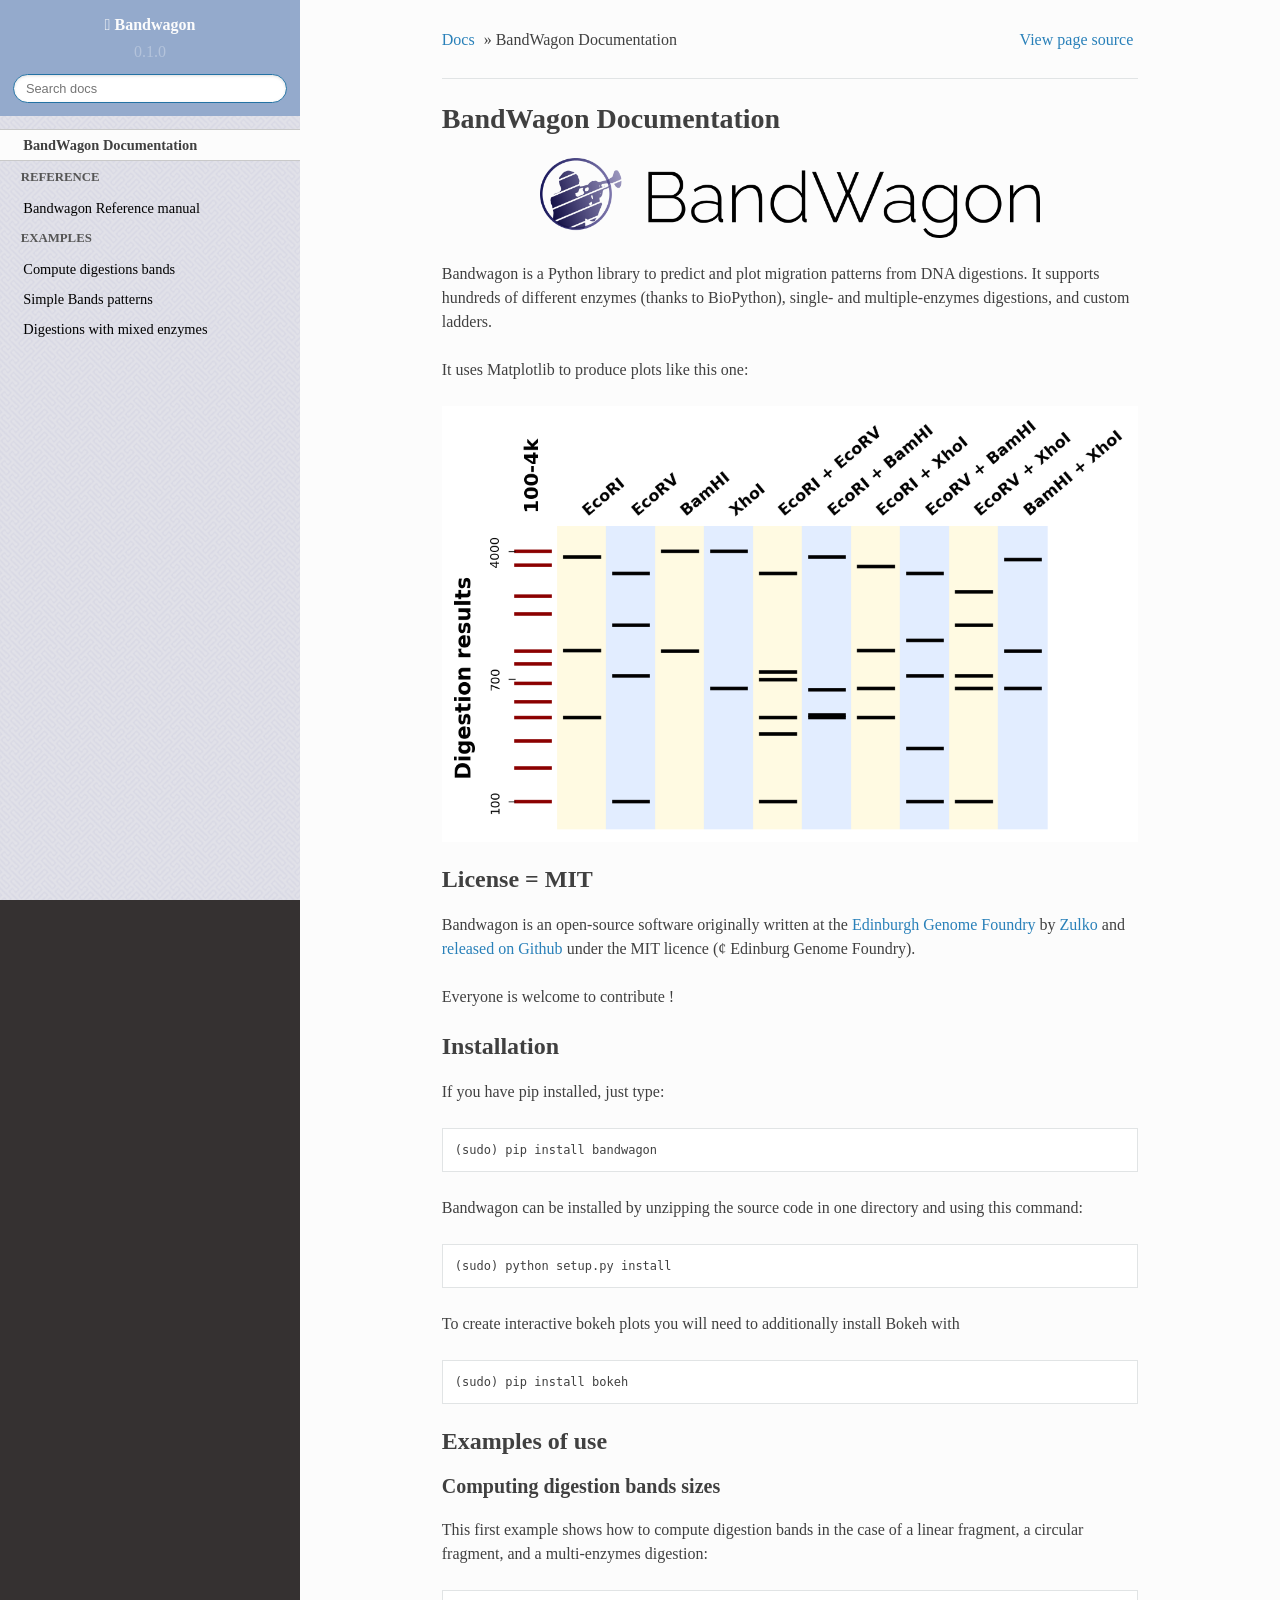
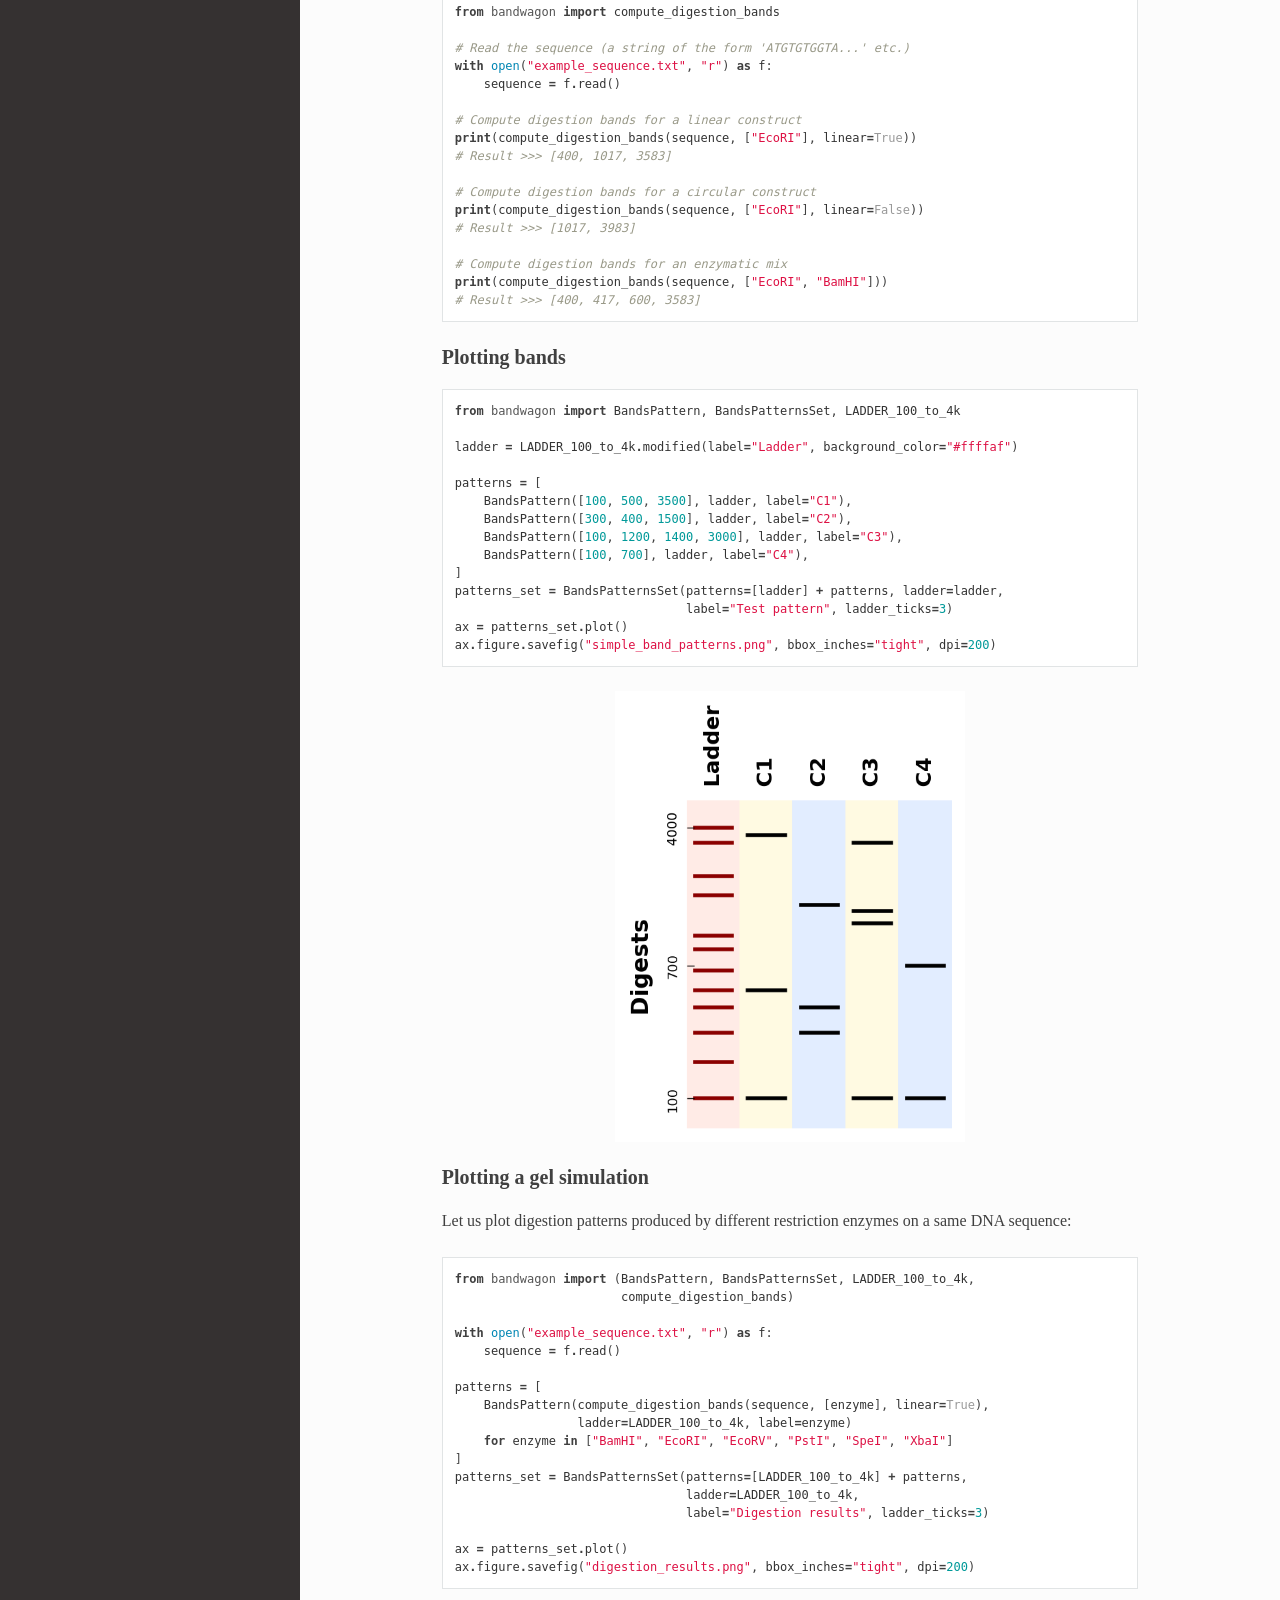
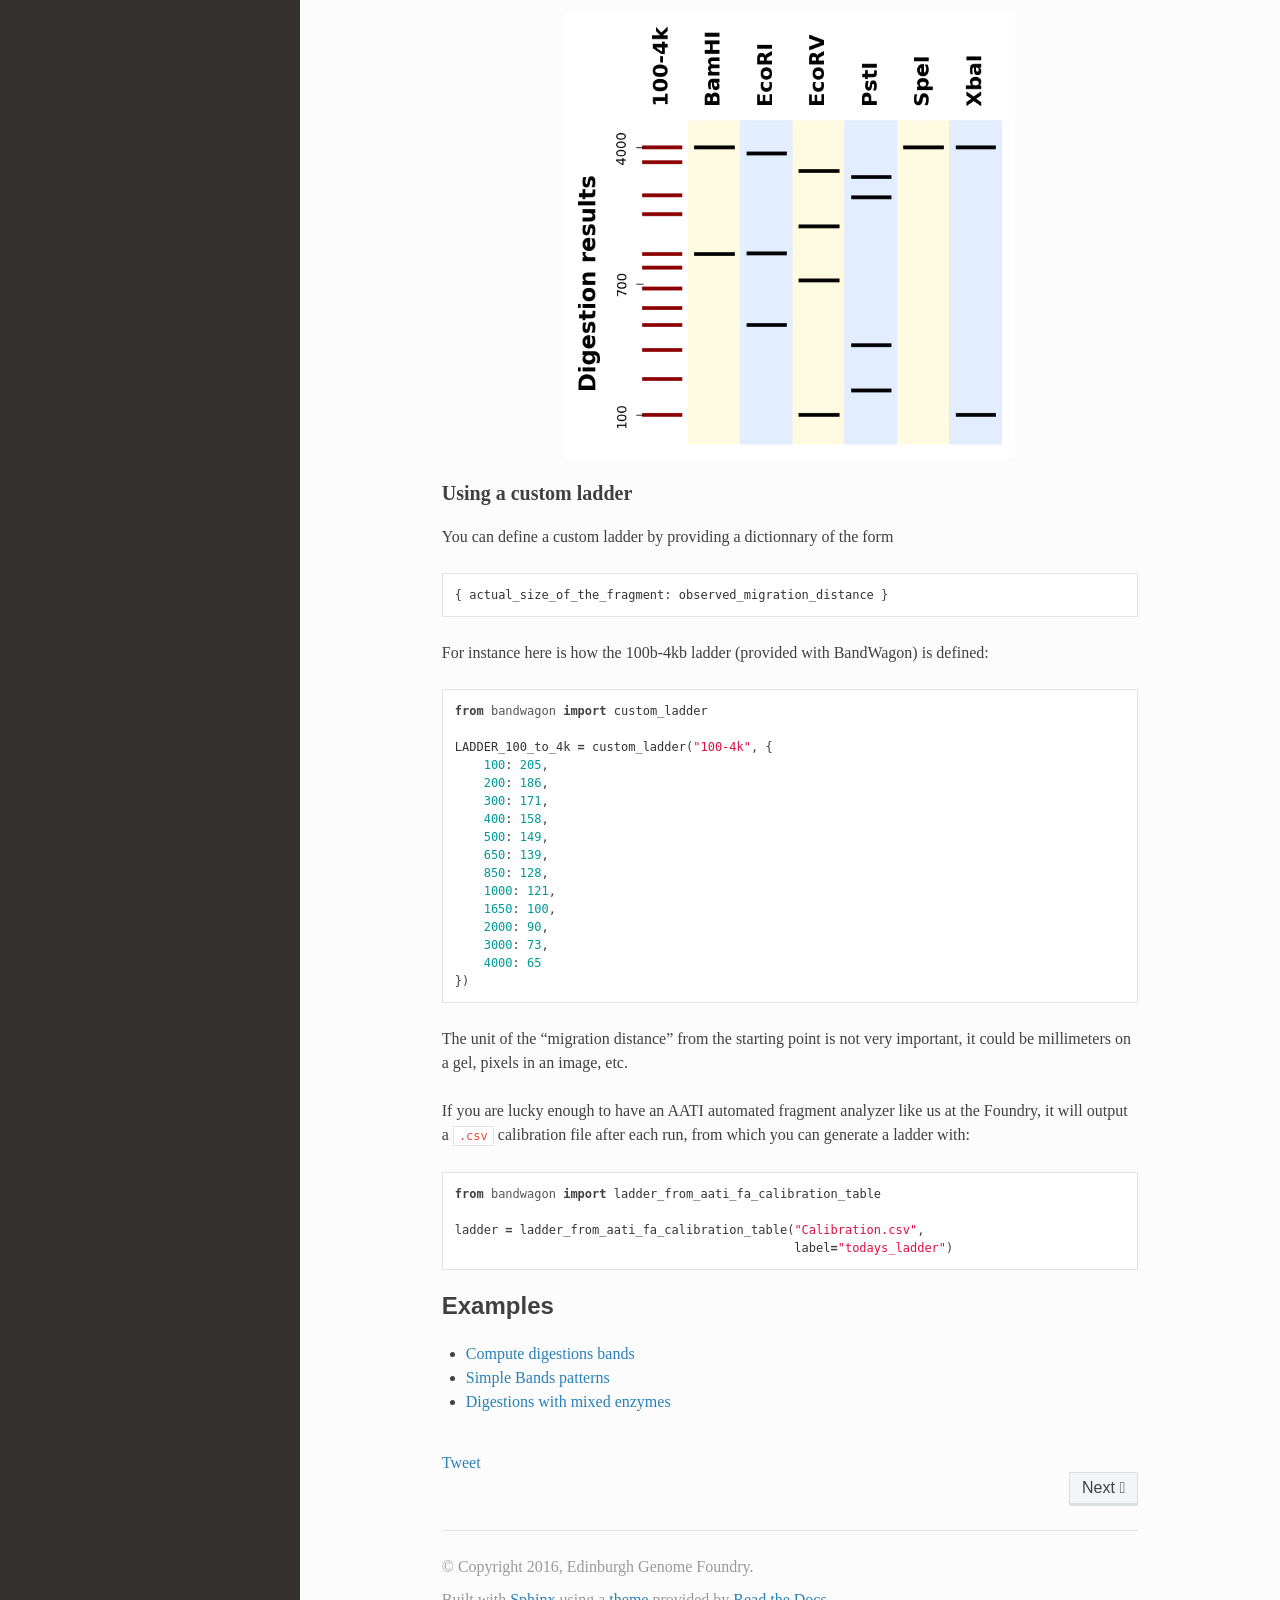
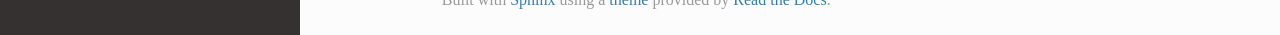
==== index.html @ 19cae017 "First docs commit" ====
<!DOCTYPE html>
<!--[if IE 8]><html class="no-js lt-ie9" lang="en" > <![endif]-->
<!--[if gt IE 8]><!--> <html class="no-js" lang="en" > <!--<![endif]-->
<head>
  <meta charset="utf-8">
  
  <meta name="viewport" content="width=device-width, initial-scale=1.0">
  
  <title>BandWagon Documentation &mdash; Bandwagon 0.1.0 documentation</title>
  

  
  
    <link rel="shortcut icon" href="_static/favicon.png"/>
  

  

  
  
    

  

  
  
    <link rel="stylesheet" href="_static/css/theme.css" type="text/css" />
  

  
    <link rel="stylesheet" href="_static/css/main.css" type="text/css" />
  

  
    <link rel="top" title="Bandwagon 0.1.0 documentation" href="#"/>
        <link rel="next" title="Bandwagon Reference manual" href="ref.html"/> 

  
  <script src="_static/js/modernizr.min.js"></script>

</head>

<body class="wy-body-for-nav" role="document">

  <div class="wy-grid-for-nav">

    
    <nav data-toggle="wy-nav-shift" class="wy-nav-side">
      <div class="wy-side-scroll">
        <div class="wy-side-nav-search">
          

          
            <a href="#" class="icon icon-home"> Bandwagon
          

          
          </a>

          
            
            
              <div class="version">
                0.1.0
              </div>
            
          

          
<div role="search">
  <form id="rtd-search-form" class="wy-form" action="search.html" method="get">
    <input type="text" name="q" placeholder="Search docs" />
    <input type="hidden" name="check_keywords" value="yes" />
    <input type="hidden" name="area" value="default" />
  </form>
</div>

          
        </div>

        <div class="wy-menu wy-menu-vertical" data-spy="affix" role="navigation" aria-label="main navigation">
          
            
            
                <ul class="current">
<li class="toctree-l1 current"><a class="current reference internal" href="">BandWagon Documentation</a></li>
</ul>
<p class="caption"><span class="caption-text">Reference</span></p>
<ul>
<li class="toctree-l1"><a class="reference internal" href="ref.html">Bandwagon Reference manual</a></li>
</ul>
<p class="caption"><span class="caption-text">Examples</span></p>
<ul>
<li class="toctree-l1"><a class="reference internal" href="examples/compute_digestion_bands.html">Compute digestions bands</a></li>
<li class="toctree-l1"><a class="reference internal" href="examples/simple_band_patterns.html">Simple Bands patterns</a></li>
<li class="toctree-l1"><a class="reference internal" href="examples/mixed_digestions.html">Digestions with mixed enzymes</a></li>
</ul>

            
          
        </div>
      </div>
    </nav>

    <section data-toggle="wy-nav-shift" class="wy-nav-content-wrap">

      
      <nav class="wy-nav-top" role="navigation" aria-label="top navigation">
        <i data-toggle="wy-nav-top" class="fa fa-bars"></i>
        <a href="#">Bandwagon</a>
      </nav>


      
      <div class="wy-nav-content">
        <div class="rst-content">
          

 



<div role="navigation" aria-label="breadcrumbs navigation">
  <ul class="wy-breadcrumbs">
    <li><a href="#">Docs</a> &raquo;</li>
      
    <li>BandWagon Documentation</li>
      <li class="wy-breadcrumbs-aside">
        
          
            <a href="_sources/index.txt" rel="nofollow"> View page source</a>
          
        
      </li>
  </ul>
  <hr/>
</div>
          <div role="main" class="document" itemscope="itemscope" itemtype="http://schema.org/Article">
           <div itemprop="articleBody">
            
  <div class="section" id="bandwagon-documentation">
<h1>BandWagon Documentation<a class="headerlink" href="#bandwagon-documentation" title="Permalink to this headline">¶</a></h1>
<a class="reference internal image-reference" href="_images/title.png"><img alt="_images/title.png" class="align-center" src="_images/title.png" style="width: 500px;" /></a>
<p>Bandwagon is a Python library to predict and plot migration patterns
from DNA digestions. It supports hundreds of different enzymes (thanks to BioPython),
single- and multiple-enzymes digestions, and custom ladders.</p>
<p>It uses Matplotlib to produce plots like this one:</p>
<div class="figure align-center">
<img alt="_images/mixed_digestions1.png" src="_images/mixed_digestions1.png" />
</div>
<div class="section" id="license-mit">
<h2>License = MIT<a class="headerlink" href="#license-mit" title="Permalink to this headline">¶</a></h2>
<p>Bandwagon is an open-source software originally written at the <a class="reference external" href="http://edinburgh-genome-foundry.github.io/home.html">Edinburgh Genome Foundry</a> by <a class="reference external" href="https://github.com/Zulko">Zulko</a>
and <a class="reference external" href="https://github.com/Edinburgh-Genome-Foundry/Bandwagon">released on Github</a> under the MIT licence (¢ Edinburg Genome Foundry).</p>
<p>Everyone is welcome to contribute !</p>
</div>
<div class="section" id="installation">
<h2>Installation<a class="headerlink" href="#installation" title="Permalink to this headline">¶</a></h2>
<p>If you have pip installed, just type:</p>
<div class="code python highlight-python"><div class="highlight"><pre>(sudo) pip install bandwagon
</pre></div>
</div>
<p>Bandwagon can be installed by unzipping the source code in one directory and using this command:</p>
<div class="code python highlight-python"><div class="highlight"><pre>(sudo) python setup.py install
</pre></div>
</div>
<p>To create interactive bokeh plots you will need to additionally install Bokeh with</p>
<div class="code python highlight-python"><div class="highlight"><pre>(sudo) pip install bokeh
</pre></div>
</div>
</div>
<div class="section" id="examples-of-use">
<h2>Examples of use<a class="headerlink" href="#examples-of-use" title="Permalink to this headline">¶</a></h2>
<div class="section" id="computing-digestion-bands-sizes">
<h3>Computing digestion bands sizes<a class="headerlink" href="#computing-digestion-bands-sizes" title="Permalink to this headline">¶</a></h3>
<p>This first example shows how to compute digestion bands in the case of
a linear fragment, a circular fragment, and a multi-enzymes digestion:</p>
<div class="code python highlight-python"><div class="highlight"><pre><span class="kn">from</span> <span class="nn">bandwagon</span> <span class="kn">import</span> <span class="n">compute_digestion_bands</span>

<span class="c"># Read the sequence (a string of the form &#39;ATGTGTGGTA...&#39; etc.)</span>
<span class="k">with</span> <span class="nb">open</span><span class="p">(</span><span class="s">&quot;example_sequence.txt&quot;</span><span class="p">,</span> <span class="s">&quot;r&quot;</span><span class="p">)</span> <span class="k">as</span> <span class="n">f</span><span class="p">:</span>
    <span class="n">sequence</span> <span class="o">=</span> <span class="n">f</span><span class="o">.</span><span class="n">read</span><span class="p">()</span>

<span class="c"># Compute digestion bands for a linear construct</span>
<span class="k">print</span><span class="p">(</span><span class="n">compute_digestion_bands</span><span class="p">(</span><span class="n">sequence</span><span class="p">,</span> <span class="p">[</span><span class="s">&quot;EcoRI&quot;</span><span class="p">],</span> <span class="n">linear</span><span class="o">=</span><span class="bp">True</span><span class="p">))</span>
<span class="c"># Result &gt;&gt;&gt; [400, 1017, 3583]</span>

<span class="c"># Compute digestion bands for a circular construct</span>
<span class="k">print</span><span class="p">(</span><span class="n">compute_digestion_bands</span><span class="p">(</span><span class="n">sequence</span><span class="p">,</span> <span class="p">[</span><span class="s">&quot;EcoRI&quot;</span><span class="p">],</span> <span class="n">linear</span><span class="o">=</span><span class="bp">False</span><span class="p">))</span>
<span class="c"># Result &gt;&gt;&gt; [1017, 3983]</span>

<span class="c"># Compute digestion bands for an enzymatic mix</span>
<span class="k">print</span><span class="p">(</span><span class="n">compute_digestion_bands</span><span class="p">(</span><span class="n">sequence</span><span class="p">,</span> <span class="p">[</span><span class="s">&quot;EcoRI&quot;</span><span class="p">,</span> <span class="s">&quot;BamHI&quot;</span><span class="p">]))</span>
<span class="c"># Result &gt;&gt;&gt; [400, 417, 600, 3583]</span>
</pre></div>
</div>
</div>
<div class="section" id="plotting-bands">
<h3>Plotting bands<a class="headerlink" href="#plotting-bands" title="Permalink to this headline">¶</a></h3>
<div class="code python highlight-python"><div class="highlight"><pre><span class="kn">from</span> <span class="nn">bandwagon</span> <span class="kn">import</span> <span class="n">BandsPattern</span><span class="p">,</span> <span class="n">BandsPatternsSet</span><span class="p">,</span> <span class="n">LADDER_100_to_4k</span>

<span class="n">ladder</span> <span class="o">=</span> <span class="n">LADDER_100_to_4k</span><span class="o">.</span><span class="n">modified</span><span class="p">(</span><span class="n">label</span><span class="o">=</span><span class="s">&quot;Ladder&quot;</span><span class="p">,</span> <span class="n">background_color</span><span class="o">=</span><span class="s">&quot;#ffffaf&quot;</span><span class="p">)</span>

<span class="n">patterns</span> <span class="o">=</span> <span class="p">[</span>
    <span class="n">BandsPattern</span><span class="p">([</span><span class="mi">100</span><span class="p">,</span> <span class="mi">500</span><span class="p">,</span> <span class="mi">3500</span><span class="p">],</span> <span class="n">ladder</span><span class="p">,</span> <span class="n">label</span><span class="o">=</span><span class="s">&quot;C1&quot;</span><span class="p">),</span>
    <span class="n">BandsPattern</span><span class="p">([</span><span class="mi">300</span><span class="p">,</span> <span class="mi">400</span><span class="p">,</span> <span class="mi">1500</span><span class="p">],</span> <span class="n">ladder</span><span class="p">,</span> <span class="n">label</span><span class="o">=</span><span class="s">&quot;C2&quot;</span><span class="p">),</span>
    <span class="n">BandsPattern</span><span class="p">([</span><span class="mi">100</span><span class="p">,</span> <span class="mi">1200</span><span class="p">,</span> <span class="mi">1400</span><span class="p">,</span> <span class="mi">3000</span><span class="p">],</span> <span class="n">ladder</span><span class="p">,</span> <span class="n">label</span><span class="o">=</span><span class="s">&quot;C3&quot;</span><span class="p">),</span>
    <span class="n">BandsPattern</span><span class="p">([</span><span class="mi">100</span><span class="p">,</span> <span class="mi">700</span><span class="p">],</span> <span class="n">ladder</span><span class="p">,</span> <span class="n">label</span><span class="o">=</span><span class="s">&quot;C4&quot;</span><span class="p">),</span>
<span class="p">]</span>
<span class="n">patterns_set</span> <span class="o">=</span> <span class="n">BandsPatternsSet</span><span class="p">(</span><span class="n">patterns</span><span class="o">=</span><span class="p">[</span><span class="n">ladder</span><span class="p">]</span> <span class="o">+</span> <span class="n">patterns</span><span class="p">,</span> <span class="n">ladder</span><span class="o">=</span><span class="n">ladder</span><span class="p">,</span>
                                <span class="n">label</span><span class="o">=</span><span class="s">&quot;Test pattern&quot;</span><span class="p">,</span> <span class="n">ladder_ticks</span><span class="o">=</span><span class="mi">3</span><span class="p">)</span>
<span class="n">ax</span> <span class="o">=</span> <span class="n">patterns_set</span><span class="o">.</span><span class="n">plot</span><span class="p">()</span>
<span class="n">ax</span><span class="o">.</span><span class="n">figure</span><span class="o">.</span><span class="n">savefig</span><span class="p">(</span><span class="s">&quot;simple_band_patterns.png&quot;</span><span class="p">,</span> <span class="n">bbox_inches</span><span class="o">=</span><span class="s">&quot;tight&quot;</span><span class="p">,</span> <span class="n">dpi</span><span class="o">=</span><span class="mi">200</span><span class="p">)</span>
</pre></div>
</div>
<div class="figure align-center">
<a class="reference internal image-reference" href="_images/simple_band_patterns1.png"><img alt="_images/simple_band_patterns1.png" src="_images/simple_band_patterns1.png" style="width: 350px;" /></a>
</div>
</div>
<div class="section" id="plotting-a-gel-simulation">
<h3>Plotting a gel simulation<a class="headerlink" href="#plotting-a-gel-simulation" title="Permalink to this headline">¶</a></h3>
<p>Let us plot digestion patterns produced by different restriction enzymes on a same DNA sequence:</p>
<div class="code python highlight-python"><div class="highlight"><pre><span class="kn">from</span> <span class="nn">bandwagon</span> <span class="kn">import</span> <span class="p">(</span><span class="n">BandsPattern</span><span class="p">,</span> <span class="n">BandsPatternsSet</span><span class="p">,</span> <span class="n">LADDER_100_to_4k</span><span class="p">,</span>
                       <span class="n">compute_digestion_bands</span><span class="p">)</span>

<span class="k">with</span> <span class="nb">open</span><span class="p">(</span><span class="s">&quot;example_sequence.txt&quot;</span><span class="p">,</span> <span class="s">&quot;r&quot;</span><span class="p">)</span> <span class="k">as</span> <span class="n">f</span><span class="p">:</span>
    <span class="n">sequence</span> <span class="o">=</span> <span class="n">f</span><span class="o">.</span><span class="n">read</span><span class="p">()</span>

<span class="n">patterns</span> <span class="o">=</span> <span class="p">[</span>
    <span class="n">BandsPattern</span><span class="p">(</span><span class="n">compute_digestion_bands</span><span class="p">(</span><span class="n">sequence</span><span class="p">,</span> <span class="p">[</span><span class="n">enzyme</span><span class="p">],</span> <span class="n">linear</span><span class="o">=</span><span class="bp">True</span><span class="p">),</span>
                 <span class="n">ladder</span><span class="o">=</span><span class="n">LADDER_100_to_4k</span><span class="p">,</span> <span class="n">label</span><span class="o">=</span><span class="n">enzyme</span><span class="p">)</span>
    <span class="k">for</span> <span class="n">enzyme</span> <span class="ow">in</span> <span class="p">[</span><span class="s">&quot;BamHI&quot;</span><span class="p">,</span> <span class="s">&quot;EcoRI&quot;</span><span class="p">,</span> <span class="s">&quot;EcoRV&quot;</span><span class="p">,</span> <span class="s">&quot;PstI&quot;</span><span class="p">,</span> <span class="s">&quot;SpeI&quot;</span><span class="p">,</span> <span class="s">&quot;XbaI&quot;</span><span class="p">]</span>
<span class="p">]</span>
<span class="n">patterns_set</span> <span class="o">=</span> <span class="n">BandsPatternsSet</span><span class="p">(</span><span class="n">patterns</span><span class="o">=</span><span class="p">[</span><span class="n">LADDER_100_to_4k</span><span class="p">]</span> <span class="o">+</span> <span class="n">patterns</span><span class="p">,</span>
                                <span class="n">ladder</span><span class="o">=</span><span class="n">LADDER_100_to_4k</span><span class="p">,</span>
                                <span class="n">label</span><span class="o">=</span><span class="s">&quot;Digestion results&quot;</span><span class="p">,</span> <span class="n">ladder_ticks</span><span class="o">=</span><span class="mi">3</span><span class="p">)</span>

<span class="n">ax</span> <span class="o">=</span> <span class="n">patterns_set</span><span class="o">.</span><span class="n">plot</span><span class="p">()</span>
<span class="n">ax</span><span class="o">.</span><span class="n">figure</span><span class="o">.</span><span class="n">savefig</span><span class="p">(</span><span class="s">&quot;digestion_results.png&quot;</span><span class="p">,</span> <span class="n">bbox_inches</span><span class="o">=</span><span class="s">&quot;tight&quot;</span><span class="p">,</span> <span class="n">dpi</span><span class="o">=</span><span class="mi">200</span><span class="p">)</span>
</pre></div>
</div>
<div class="figure align-center">
<a class="reference internal image-reference" href="_images/simple_digestions.png"><img alt="_images/simple_digestions.png" src="_images/simple_digestions.png" style="width: 450px;" /></a>
</div>
</div>
<div class="section" id="using-a-custom-ladder">
<h3>Using a custom ladder<a class="headerlink" href="#using-a-custom-ladder" title="Permalink to this headline">¶</a></h3>
<p>You can define a custom ladder by providing a dictionnary of the form</p>
<div class="code python highlight-python"><div class="highlight"><pre><span class="p">{</span> <span class="n">actual_size_of_the_fragment</span><span class="p">:</span> <span class="n">observed_migration_distance</span> <span class="p">}</span>
</pre></div>
</div>
<p>For instance here is how the  100b-4kb ladder (provided with BandWagon) is defined:</p>
<div class="code python highlight-python"><div class="highlight"><pre><span class="kn">from</span> <span class="nn">bandwagon</span> <span class="kn">import</span> <span class="n">custom_ladder</span>

<span class="n">LADDER_100_to_4k</span> <span class="o">=</span> <span class="n">custom_ladder</span><span class="p">(</span><span class="s">&quot;100-4k&quot;</span><span class="p">,</span> <span class="p">{</span>
    <span class="mi">100</span><span class="p">:</span> <span class="mi">205</span><span class="p">,</span>
    <span class="mi">200</span><span class="p">:</span> <span class="mi">186</span><span class="p">,</span>
    <span class="mi">300</span><span class="p">:</span> <span class="mi">171</span><span class="p">,</span>
    <span class="mi">400</span><span class="p">:</span> <span class="mi">158</span><span class="p">,</span>
    <span class="mi">500</span><span class="p">:</span> <span class="mi">149</span><span class="p">,</span>
    <span class="mi">650</span><span class="p">:</span> <span class="mi">139</span><span class="p">,</span>
    <span class="mi">850</span><span class="p">:</span> <span class="mi">128</span><span class="p">,</span>
    <span class="mi">1000</span><span class="p">:</span> <span class="mi">121</span><span class="p">,</span>
    <span class="mi">1650</span><span class="p">:</span> <span class="mi">100</span><span class="p">,</span>
    <span class="mi">2000</span><span class="p">:</span> <span class="mi">90</span><span class="p">,</span>
    <span class="mi">3000</span><span class="p">:</span> <span class="mi">73</span><span class="p">,</span>
    <span class="mi">4000</span><span class="p">:</span> <span class="mi">65</span>
<span class="p">})</span>
</pre></div>
</div>
<p>The unit of the &#8220;migration distance&#8221; from the starting point is not very important,
it could be millimeters on a gel, pixels in an image, etc.</p>
<p>If you are lucky enough to have an AATI automated fragment analyzer like us at the
Foundry, it will output a <code class="docutils literal"><span class="pre">.csv</span></code> calibration file after each run, from which you
can generate a ladder with:</p>
<div class="code python highlight-python"><div class="highlight"><pre><span class="kn">from</span> <span class="nn">bandwagon</span> <span class="kn">import</span> <span class="n">ladder_from_aati_fa_calibration_table</span>

<span class="n">ladder</span> <span class="o">=</span> <span class="n">ladder_from_aati_fa_calibration_table</span><span class="p">(</span><span class="s">&quot;Calibration.csv&quot;</span><span class="p">,</span>
                                               <span class="n">label</span><span class="o">=</span><span class="s">&quot;todays_ladder&quot;</span><span class="p">)</span>
</pre></div>
</div>
<div class="toctree-wrapper compound">
</div>
<div class="toctree-wrapper compound" id="reference">
</div>
<div class="toctree-wrapper compound" id="examples">
<p class="caption"><span class="caption-text">Examples</span><a class="headerlink" href="#examples" title="Permalink to this toctree">¶</a></p>
<ul>
<li class="toctree-l1"><a class="reference internal" href="examples/compute_digestion_bands.html">Compute digestions bands</a></li>
<li class="toctree-l1"><a class="reference internal" href="examples/simple_band_patterns.html">Simple Bands patterns</a></li>
<li class="toctree-l1"><a class="reference internal" href="examples/mixed_digestions.html">Digestions with mixed enzymes</a></li>
</ul>
</div>
<a href="https://twitter.com/share" class="twitter-share-button"
data-text="Bandwagon - Plot DNA digestion band patterns with Python" data-size="large" data-hashtags="Bioprinting">Tweet
</a>
<script>!function(d,s,id){var js,fjs=d.getElementsByTagName(s)[0],p=/^http:/.test(d.location)?'http':'https';
if(!d.getElementById(id)){js=d.createElement(s);js.id=id;js.src=p+'://platform.twitter.com/widgets.js';
fjs.parentNode.insertBefore(js,fjs);}}(document, 'script', 'twitter-wjs');
</script>
<iframe src="http://ghbtns.com/github-btn.html?user=Edinburgh-Genome-Foundry&repo=bandwagon&type=watch&count=true&size=large"
allowtransparency="true" frameborder="0" scrolling="0" width="152px" height="30px" margin-bottom="30px"></iframe></div>
</div>
</div>


           </div>
          </div>
          <footer>
  
    <div class="rst-footer-buttons" role="navigation" aria-label="footer navigation">
      
        <a href="ref.html" class="btn btn-neutral float-right" title="Bandwagon Reference manual" accesskey="n">Next <span class="fa fa-arrow-circle-right"></span></a>
      
      
    </div>
  

  <hr/>

  <div role="contentinfo">
    <p>
        &copy; Copyright 2016, Edinburgh Genome Foundry.

    </p>
  </div>
  Built with <a href="http://sphinx-doc.org/">Sphinx</a> using a <a href="https://github.com/snide/sphinx_rtd_theme">theme</a> provided by <a href="https://readthedocs.org">Read the Docs</a>. 

</footer>

        </div>
      </div>

    </section>

  </div>
  


  

    <script type="text/javascript">
        var DOCUMENTATION_OPTIONS = {
            URL_ROOT:'./',
            VERSION:'0.1.0',
            COLLAPSE_INDEX:false,
            FILE_SUFFIX:'.html',
            HAS_SOURCE:  true
        };
    </script>
      <script type="text/javascript" src="_static/jquery.js"></script>
      <script type="text/javascript" src="_static/underscore.js"></script>
      <script type="text/javascript" src="_static/doctools.js"></script>

  

  
  
    <script type="text/javascript" src="_static/js/theme.js"></script>
  

  
  
  <script type="text/javascript">
      jQuery(function () {
          SphinxRtdTheme.StickyNav.enable();
      });
  </script>
   

</body>
</html>
---- _static/css/theme.css ----
﻿*{-webkit-box-sizing:border-box;-moz-box-sizing:border-box;box-sizing:border-box}article,aside,details,figcaption,figure,footer,header,hgroup,nav,section{display:block}audio,canvas,video{display:inline-block;*display:inline;*zoom:1}audio:not([controls]){display:none}[hidden]{display:none}*{-webkit-box-sizing:border-box;-moz-box-sizing:border-box;box-sizing:border-box}html{font-size:100%;-webkit-text-size-adjust:100%;-ms-text-size-adjust:100%}body{margin:0}a:hover,a:active{outline:0}abbr[title]{border-bottom:1px dotted}b,strong{font-weight:bold}blockquote{margin:0}dfn{font-style:italic}ins{background:#ff9;color:#000;text-decoration:none}mark{background:#ff0;color:#000;font-style:italic;font-weight:bold}pre,code,.rst-content tt,.rst-content code,kbd,samp{font-family:monospace,serif;_font-family:"courier new",monospace;font-size:1em}pre{white-space:pre}q{quotes:none}q:before,q:after{content:"";content:none}small{font-size:85%}sub,sup{font-size:75%;line-height:0;position:relative;vertical-align:baseline}sup{top:-0.5em}sub{bottom:-0.25em}ul,ol,dl{margin:0;padding:0;list-style:none;list-style-image:none}li{list-style:none}dd{margin:0}img{border:0;-ms-interpolation-mode:bicubic;vertical-align:middle;max-width:100%}svg:not(:root){overflow:hidden}figure{margin:0}form{margin:0}fieldset{border:0;margin:0;padding:0}label{cursor:pointer}legend{border:0;*margin-left:-7px;padding:0;white-space:normal}button,input,select,textarea{font-size:100%;margin:0;vertical-align:baseline;*vertical-align:middle}button,input{line-height:normal}button,input[type="button"],input[type="reset"],input[type="submit"]{cursor:pointer;-webkit-appearance:button;*overflow:visible}button[disabled],input[disabled]{cursor:default}input[type="checkbox"],input[type="radio"]{box-sizing:border-box;padding:0;*width:13px;*height:13px}input[type="search"]{-webkit-appearance:textfield;-moz-box-sizing:content-box;-webkit-box-sizing:content-box;box-sizing:content-box}input[type="search"]::-webkit-search-decoration,input[type="search"]::-webkit-search-cancel-button{-webkit-appearance:none}button::-moz-focus-inner,input::-moz-focus-inner{border:0;padding:0}textarea{overflow:auto;vertical-align:top;resize:vertical}table{border-collapse:collapse;border-spacing:0}td{vertical-align:top}.chromeframe{margin:0.2em 0;background:#ccc;color:#000;padding:0.2em 0}.ir{display:block;border:0;text-indent:-999em;overflow:hidden;background-color:transparent;background-repeat:no-repeat;text-align:left;direction:ltr;*line-height:0}.ir br{display:none}.hidden{display:none !important;visibility:hidden}.visuallyhidden{border:0;clip:rect(0 0 0 0);height:1px;margin:-1px;overflow:hidden;padding:0;position:absolute;width:1px}.visuallyhidden.focusable:active,.visuallyhidden.focusable:focus{clip:auto;height:auto;margin:0;overflow:visible;position:static;width:auto}.invisible{visibility:hidden}.relative{position:relative}big,small{font-size:100%}@media print{html,body,section{background:none !important}*{box-shadow:none !important;text-shadow:none !important;filter:none !important;-ms-filter:none !important}a,a:visited{text-decoration:underline}.ir a:after,a[href^="javascript:"]:after,a[href^="#"]:after{content:""}pre,blockquote{page-break-inside:avoid}thead{display:table-header-group}tr,img{page-break-inside:avoid}img{max-width:100% !important}@page{margin:0.5cm}p,h2,.rst-content .toctree-wrapper p.caption,h3{orphans:3;widows:3}h2,.rst-content .toctree-wrapper p.caption,h3{page-break-after:avoid}}.fa:before,.wy-menu-vertical li span.toctree-expand:before,.wy-menu-vertical li.on a span.toctree-expand:before,.wy-menu-vertical li.current>a span.toctree-expand:before,.rst-content .admonition-title:before,.rst-content h1 .headerlink:before,.rst-content h2 .headerlink:before,.rst-content h3 .headerlink:before,.rst-content h4 .headerlink:before,.rst-content h5 .headerlink:before,.rst-content h6 .headerlink:before,.rst-content dl dt .headerlink:before,.rst-content p.caption .headerlink:before,.rst-content tt.download span:first-child:before,.rst-content code.download span:first-child:before,.icon:before,.wy-dropdown .caret:before,.wy-inline-validate.wy-inline-validate-success .wy-input-context:before,.wy-inline-validate.wy-inline-validate-danger .wy-input-context:before,.wy-inline-validate.wy-inline-validate-warning .wy-input-context:before,.wy-inline-validate.wy-inline-validate-info .wy-input-context:before,.wy-alert,.rst-content .note,.rst-content .attention,.rst-content .caution,.rst-content .danger,.rst-content .error,.rst-content .hint,.rst-content .important,.rst-content .tip,.rst-content .warning,.rst-content .seealso,.rst-content .admonition-todo,.btn,input[type="text"],input[type="password"],input[type="email"],input[type="url"],input[type="date"],input[type="month"],input[type="time"],input[type="datetime"],input[type="datetime-local"],input[type="week"],input[type="number"],input[type="search"],input[type="tel"],input[type="color"],select,textarea,.wy-menu-vertical li.on a,.wy-menu-vertical li.current>a,.wy-side-nav-search>a,.wy-side-nav-search .wy-dropdown>a,.wy-nav-top a{-webkit-font-smoothing:antialiased}.clearfix{*zoom:1}.clearfix:before,.clearfix:after{display:table;content:""}.clearfix:after{clear:both}/*!
 *  Font Awesome 4.2.0 by @davegandy - http://fontawesome.io - @fontawesome
 *  License - http://fontawesome.io/license (Font: SIL OFL 1.1, CSS: MIT License)
 */@font-face{font-family:'FontAwesome';src:url("../fonts/fontawesome-webfont.eot?v=4.2.0");src:url("../fonts/fontawesome-webfont.eot?#iefix&v=4.2.0") format("embedded-opentype"),url("../fonts/fontawesome-webfont.woff?v=4.2.0") format("woff"),url("../fonts/fontawesome-webfont.ttf?v=4.2.0") format("truetype"),url("../fonts/fontawesome-webfont.svg?v=4.2.0#fontawesomeregular") format("svg");font-weight:normal;font-style:normal}.fa,.wy-menu-vertical li span.toctree-expand,.wy-menu-vertical li.on a span.toctree-expand,.wy-menu-vertical li.current>a span.toctree-expand,.rst-content .admonition-title,.rst-content h1 .headerlink,.rst-content h2 .headerlink,.rst-content h3 .headerlink,.rst-content h4 .headerlink,.rst-content h5 .headerlink,.rst-content h6 .headerlink,.rst-content dl dt .headerlink,.rst-content p.caption .headerlink,.rst-content tt.download span:first-child,.rst-content code.download span:first-child,.icon{display:inline-block;font:normal normal normal 14px/1 FontAwesome;font-size:inherit;text-rendering:auto;-webkit-font-smoothing:antialiased;-moz-osx-font-smoothing:grayscale}.fa-lg{font-size:1.33333em;line-height:0.75em;vertical-align:-15%}.fa-2x{font-size:2em}.fa-3x{font-size:3em}.fa-4x{font-size:4em}.fa-5x{font-size:5em}.fa-fw{width:1.28571em;text-align:center}.fa-ul{padding-left:0;margin-left:2.14286em;list-style-type:none}.fa-ul>li{position:relative}.fa-li{position:absolute;left:-2.14286em;width:2.14286em;top:0.14286em;text-align:center}.fa-li.fa-lg{left:-1.85714em}.fa-border{padding:.2em .25em .15em;border:solid 0.08em #eee;border-radius:.1em}.pull-right{float:right}.pull-left{float:left}.fa.pull-left,.wy-menu-vertical li span.pull-left.toctree-expand,.wy-menu-vertical li.on a span.pull-left.toctree-expand,.wy-menu-vertical li.current>a span.pull-left.toctree-expand,.rst-content .pull-left.admonition-title,.rst-content h1 .pull-left.headerlink,.rst-content h2 .pull-left.headerlink,.rst-content h3 .pull-left.headerlink,.rst-content h4 .pull-left.headerlink,.rst-content h5 .pull-left.headerlink,.rst-content h6 .pull-left.headerlink,.rst-content dl dt .pull-left.headerlink,.rst-content p.caption .pull-left.headerlink,.rst-content tt.download span.pull-left:first-child,.rst-content code.download span.pull-left:first-child,.pull-left.icon{margin-right:.3em}.fa.pull-right,.wy-menu-vertical li span.pull-right.toctree-expand,.wy-menu-vertical li.on a span.pull-right.toctree-expand,.wy-menu-vertical li.current>a span.pull-right.toctree-expand,.rst-content .pull-right.admonition-title,.rst-content h1 .pull-right.headerlink,.rst-content h2 .pull-right.headerlink,.rst-content h3 .pull-right.headerlink,.rst-content h4 .pull-right.headerlink,.rst-content h5 .pull-right.headerlink,.rst-content h6 .pull-right.headerlink,.rst-content dl dt .pull-right.headerlink,.rst-content p.caption .pull-right.headerlink,.rst-content tt.download span.pull-right:first-child,.rst-content code.download span.pull-right:first-child,.pull-right.icon{margin-left:.3em}.fa-spin{-webkit-animation:fa-spin 2s infinite linear;animation:fa-spin 2s infinite linear}@-webkit-keyframes fa-spin{0%{-webkit-transform:rotate(0deg);transform:rotate(0deg)}100%{-webkit-transform:rotate(359deg);transform:rotate(359deg)}}@keyframes fa-spin{0%{-webkit-transform:rotate(0deg);transform:rotate(0deg)}100%{-webkit-transform:rotate(359deg);transform:rotate(359deg)}}.fa-rotate-90{filter:progid:DXImageTransform.Microsoft.BasicImage(rotation=1);-webkit-transform:rotate(90deg);-ms-transform:rotate(90deg);transform:rotate(90deg)}.fa-rotate-180{filter:progid:DXImageTransform.Microsoft.BasicImage(rotation=2);-webkit-transform:rotate(180deg);-ms-transform:rotate(180deg);transform:rotate(180deg)}.fa-rotate-270{filter:progid:DXImageTransform.Microsoft.BasicImage(rotation=3);-webkit-transform:rotate(270deg);-ms-transform:rotate(270deg);transform:rotate(270deg)}.fa-flip-horizontal{filter:progid:DXImageTransform.Microsoft.BasicImage(rotation=0);-webkit-transform:scale(-1, 1);-ms-transform:scale(-1, 1);transform:scale(-1, 1)}.fa-flip-vertical{filter:progid:DXImageTransform.Microsoft.BasicImage(rotation=2);-webkit-transform:scale(1, -1);-ms-transform:scale(1, -1);transform:scale(1, -1)}:root .fa-rotate-90,:root .fa-rotate-180,:root .fa-rotate-270,:root .fa-flip-horizontal,:root .fa-flip-vertical{filter:none}.fa-stack{position:relative;display:inline-block;width:2em;height:2em;line-height:2em;vertical-align:middle}.fa-stack-1x,.fa-stack-2x{position:absolute;left:0;width:100%;text-align:center}.fa-stack-1x{line-height:inherit}.fa-stack-2x{font-size:2em}.fa-inverse{color:#fff}.fa-glass:before{content:""}.fa-music:before{content:""}.fa-search:before,.icon-search:before{content:""}.fa-envelope-o:before{content:""}.fa-heart:before{content:""}.fa-star:before{content:""}.fa-star-o:before{content:""}.fa-user:before{content:""}.fa-film:before{content:""}.fa-th-large:before{content:""}.fa-th:before{content:""}.fa-th-list:before{content:""}.fa-check:before{content:""}.fa-remove:before,.fa-close:before,.fa-times:before{content:""}.fa-search-plus:before{content:""}.fa-search-minus:before{content:""}.fa-power-off:before{content:""}.fa-signal:before{content:""}.fa-gear:before,.fa-cog:before{content:""}.fa-trash-o:before{content:""}.fa-home:before,.icon-home:before{content:""}.fa-file-o:before{content:""}.fa-clock-o:before{content:""}.fa-road:before{content:""}.fa-download:before,.rst-content tt.download span:first-child:before,.rst-content code.download span:first-child:before{content:""}.fa-arrow-circle-o-down:before{content:""}.fa-arrow-circle-o-up:before{content:""}.fa-inbox:before{content:""}.fa-play-circle-o:before{content:""}.fa-rotate-right:before,.fa-repeat:before{content:""}.fa-refresh:before{content:""}.fa-list-alt:before{content:""}.fa-lock:before{content:""}.fa-flag:before{content:""}.fa-headphones:before{content:""}.fa-volume-off:before{content:""}.fa-volume-down:before{content:""}.fa-volume-up:before{content:""}.fa-qrcode:before{content:""}.fa-barcode:before{content:""}.fa-tag:before{content:""}.fa-tags:before{content:""}.fa-book:before,.icon-book:before{content:""}.fa-bookmark:before{content:""}.fa-print:before{content:""}.fa-camera:before{content:""}.fa-font:before{content:""}.fa-bold:before{content:""}.fa-italic:before{content:""}.fa-text-height:before{content:""}.fa-text-width:before{content:""}.fa-align-left:before{content:""}.fa-align-center:before{content:""}.fa-align-right:before{content:""}.fa-align-justify:before{content:""}.fa-list:before{content:""}.fa-dedent:before,.fa-outdent:before{content:""}.fa-indent:before{content:""}.fa-video-camera:before{content:""}.fa-photo:before,.fa-image:before,.fa-picture-o:before{content:""}.fa-pencil:before{content:""}.fa-map-marker:before{content:""}.fa-adjust:before{content:""}.fa-tint:before{content:""}.fa-edit:before,.fa-pencil-square-o:before{content:""}.fa-share-square-o:before{content:""}.fa-check-square-o:before{content:""}.fa-arrows:before{content:""}.fa-step-backward:before{content:""}.fa-fast-backward:before{content:""}.fa-backward:before{content:""}.fa-play:before{content:""}.fa-pause:before{content:""}.fa-stop:before{content:""}.fa-forward:before{content:""}.fa-fast-forward:before{content:""}.fa-step-forward:before{content:""}.fa-eject:before{content:""}.fa-chevron-left:before{content:""}.fa-chevron-right:before{content:""}.fa-plus-circle:before{content:""}.fa-minus-circle:before{content:""}.fa-times-circle:before,.wy-inline-validate.wy-inline-validate-danger .wy-input-context:before{content:""}.fa-check-circle:before,.wy-inline-validate.wy-inline-validate-success .wy-input-context:before{content:""}.fa-question-circle:before{content:""}.fa-info-circle:before{content:""}.fa-crosshairs:before{content:""}.fa-times-circle-o:before{content:""}.fa-check-circle-o:before{content:""}.fa-ban:before{content:""}.fa-arrow-left:before{content:""}.fa-arrow-right:before{content:""}.fa-arrow-up:before{content:""}.fa-arrow-down:before{content:""}.fa-mail-forward:before,.fa-share:before{content:""}.fa-expand:before{content:""}.fa-compress:before{content:""}.fa-plus:before{content:""}.fa-minus:before{content:""}.fa-asterisk:before{content:""}.fa-exclamation-circle:before,.wy-inline-validate.wy-inline-validate-warning .wy-input-context:before,.wy-inline-validate.wy-inline-validate-info .wy-input-context:before,.rst-content .admonition-title:before{content:""}.fa-gift:before{content:""}.fa-leaf:before{content:""}.fa-fire:before,.icon-fire:before{content:""}.fa-eye:before{content:""}.fa-eye-slash:before{content:""}.fa-warning:before,.fa-exclamation-triangle:before{content:""}.fa-plane:before{content:""}.fa-calendar:before{content:""}.fa-random:before{content:""}.fa-comment:before{content:""}.fa-magnet:before{content:""}.fa-chevron-up:before{content:""}.fa-chevron-down:before{content:""}.fa-retweet:before{content:""}.fa-shopping-cart:before{content:""}.fa-folder:before{content:""}.fa-folder-open:before{content:""}.fa-arrows-v:before{content:""}.fa-arrows-h:before{content:""}.fa-bar-chart-o:before,.fa-bar-chart:before{content:""}.fa-twitter-square:before{content:""}.fa-facebook-square:before{content:""}.fa-camera-retro:before{content:""}.fa-key:before{content:""}.fa-gears:before,.fa-cogs:before{content:""}.fa-comments:before{content:""}.fa-thumbs-o-up:before{content:""}.fa-thumbs-o-down:before{content:""}.fa-star-half:before{content:""}.fa-heart-o:before{content:""}.fa-sign-out:before{content:""}.fa-linkedin-square:before{content:""}.fa-thumb-tack:before{content:""}.fa-external-link:before{content:""}.fa-sign-in:before{content:""}.fa-trophy:before{content:""}.fa-github-square:before{content:""}.fa-upload:before{content:""}.fa-lemon-o:before{content:""}.fa-phone:before{content:""}.fa-square-o:before{content:""}.fa-bookmark-o:before{content:""}.fa-phone-square:before{content:""}.fa-twitter:before{content:""}.fa-facebook:before{content:""}.fa-github:before,.icon-github:before{content:""}.fa-unlock:before{content:""}.fa-credit-card:before{content:""}.fa-rss:before{content:""}.fa-hdd-o:before{content:""}.fa-bullhorn:before{content:""}.fa-bell:before{content:""}.fa-certificate:before{content:""}.fa-hand-o-right:before{content:""}.fa-hand-o-left:before{content:""}.fa-hand-o-up:before{content:""}.fa-hand-o-down:before{content:""}.fa-arrow-circle-left:before,.icon-circle-arrow-left:before{content:""}.fa-arrow-circle-right:before,.icon-circle-arrow-right:before{content:""}.fa-arrow-circle-up:before{content:""}.fa-arrow-circle-down:before{content:""}.fa-globe:before{content:""}.fa-wrench:before{content:""}.fa-tasks:before{content:""}.fa-filter:before{content:""}.fa-briefcase:before{content:""}.fa-arrows-alt:before{content:""}.fa-group:before,.fa-users:before{content:""}.fa-chain:before,.fa-link:before,.icon-link:before{content:""}.fa-cloud:before{content:""}.fa-flask:before{content:""}.fa-cut:before,.fa-scissors:before{content:""}.fa-copy:before,.fa-files-o:before{content:""}.fa-paperclip:before{content:""}.fa-save:before,.fa-floppy-o:before{content:""}.fa-square:before{content:""}.fa-navicon:before,.fa-reorder:before,.fa-bars:before{content:""}.fa-list-ul:before{content:""}.fa-list-ol:before{content:""}.fa-strikethrough:before{content:""}.fa-underline:before{content:""}.fa-table:before{content:""}.fa-magic:before{content:""}.fa-truck:before{content:""}.fa-pinterest:before{content:""}.fa-pinterest-square:before{content:""}.fa-google-plus-square:before{content:""}.fa-google-plus:before{content:""}.fa-money:before{content:""}.fa-caret-down:before,.wy-dropdown .caret:before,.icon-caret-down:before{content:""}.fa-caret-up:before{content:""}.fa-caret-left:before{content:""}.fa-caret-right:before{content:""}.fa-columns:before{content:""}.fa-unsorted:before,.fa-sort:before{content:""}.fa-sort-down:before,.fa-sort-desc:before{content:""}.fa-sort-up:before,.fa-sort-asc:before{content:""}.fa-envelope:before{content:""}.fa-linkedin:before{content:""}.fa-rotate-left:before,.fa-undo:before{content:""}.fa-legal:before,.fa-gavel:before{content:""}.fa-dashboard:before,.fa-tachometer:before{content:""}.fa-comment-o:before{content:""}.fa-comments-o:before{content:""}.fa-flash:before,.fa-bolt:before{content:""}.fa-sitemap:before{content:""}.fa-umbrella:before{content:""}.fa-paste:before,.fa-clipboard:before{content:""}.fa-lightbulb-o:before{content:""}.fa-exchange:before{content:""}.fa-cloud-download:before{content:""}.fa-cloud-upload:before{content:""}.fa-user-md:before{content:""}.fa-stethoscope:before{content:""}.fa-suitcase:before{content:""}.fa-bell-o:before{content:""}.fa-coffee:before{content:""}.fa-cutlery:before{content:""}.fa-file-text-o:before{content:""}.fa-building-o:before{content:""}.fa-hospital-o:before{content:""}.fa-ambulance:before{content:""}.fa-medkit:before{content:""}.fa-fighter-jet:before{content:""}.fa-beer:before{content:""}.fa-h-square:before{content:""}.fa-plus-square:before{content:""}.fa-angle-double-left:before{content:""}.fa-angle-double-right:before{content:""}.fa-angle-double-up:before{content:""}.fa-angle-double-down:before{content:""}.fa-angle-left:before{content:""}.fa-angle-right:before{content:""}.fa-angle-up:before{content:""}.fa-angle-down:before{content:""}.fa-desktop:before{content:""}.fa-laptop:before{content:""}.fa-tablet:before{content:""}.fa-mobile-phone:before,.fa-mobile:before{content:""}.fa-circle-o:before{content:""}.fa-quote-left:before{content:""}.fa-quote-right:before{content:""}.fa-spinner:before{content:""}.fa-circle:before{content:""}.fa-mail-reply:before,.fa-reply:before{content:""}.fa-github-alt:before{content:""}.fa-folder-o:before{content:""}.fa-folder-open-o:before{content:""}.fa-smile-o:before{content:""}.fa-frown-o:before{content:""}.fa-meh-o:before{content:""}.fa-gamepad:before{content:""}.fa-keyboard-o:before{content:""}.fa-flag-o:before{content:""}.fa-flag-checkered:before{content:""}.fa-terminal:before{content:""}.fa-code:before{content:""}.fa-mail-reply-all:before,.fa-reply-all:before{content:""}.fa-star-half-empty:before,.fa-star-half-full:before,.fa-star-half-o:before{content:""}.fa-location-arrow:before{content:""}.fa-crop:before{content:""}.fa-code-fork:before{content:""}.fa-unlink:before,.fa-chain-broken:before{content:""}.fa-question:before{content:""}.fa-info:before{content:""}.fa-exclamation:before{content:""}.fa-superscript:before{content:""}.fa-subscript:before{content:""}.fa-eraser:before{content:""}.fa-puzzle-piece:before{content:""}.fa-microphone:before{content:""}.fa-microphone-slash:before{content:""}.fa-shield:before{content:""}.fa-calendar-o:before{content:""}.fa-fire-extinguisher:before{content:""}.fa-rocket:before{content:""}.fa-maxcdn:before{content:""}.fa-chevron-circle-left:before{content:""}.fa-chevron-circle-right:before{content:""}.fa-chevron-circle-up:before{content:""}.fa-chevron-circle-down:before{content:""}.fa-html5:before{content:""}.fa-css3:before{content:""}.fa-anchor:before{content:""}.fa-unlock-alt:before{content:""}.fa-bullseye:before{content:""}.fa-ellipsis-h:before{content:""}.fa-ellipsis-v:before{content:""}.fa-rss-square:before{content:""}.fa-play-circle:before{content:""}.fa-ticket:before{content:""}.fa-minus-square:before{content:""}.fa-minus-square-o:before,.wy-menu-vertical li.on a span.toctree-expand:before,.wy-menu-vertical li.current>a span.toctree-expand:before{content:""}.fa-level-up:before{content:""}.fa-level-down:before{content:""}.fa-check-square:before{content:""}.fa-pencil-square:before{content:""}.fa-external-link-square:before{content:""}.fa-share-square:before{content:""}.fa-compass:before{content:""}.fa-toggle-down:before,.fa-caret-square-o-down:before{content:""}.fa-toggle-up:before,.fa-caret-square-o-up:before{content:""}.fa-toggle-right:before,.fa-caret-square-o-right:before{content:""}.fa-euro:before,.fa-eur:before{content:""}.fa-gbp:before{content:""}.fa-dollar:before,.fa-usd:before{content:""}.fa-rupee:before,.fa-inr:before{content:""}.fa-cny:before,.fa-rmb:before,.fa-yen:before,.fa-jpy:before{content:""}.fa-ruble:before,.fa-rouble:before,.fa-rub:before{content:""}.fa-won:before,.fa-krw:before{content:""}.fa-bitcoin:before,.fa-btc:before{content:""}.fa-file:before{content:""}.fa-file-text:before{content:""}.fa-sort-alpha-asc:before{content:""}.fa-sort-alpha-desc:before{content:""}.fa-sort-amount-asc:before{content:""}.fa-sort-amount-desc:before{content:""}.fa-sort-numeric-asc:before{content:""}.fa-sort-numeric-desc:before{content:""}.fa-thumbs-up:before{content:""}.fa-thumbs-down:before{content:""}.fa-youtube-square:before{content:""}.fa-youtube:before{content:""}.fa-xing:before{content:""}.fa-xing-square:before{content:""}.fa-youtube-play:before{content:""}.fa-dropbox:before{content:""}.fa-stack-overflow:before{content:""}.fa-instagram:before{content:""}.fa-flickr:before{content:""}.fa-adn:before{content:""}.fa-bitbucket:before,.icon-bitbucket:before{content:""}.fa-bitbucket-square:before{content:""}.fa-tumblr:before{content:""}.fa-tumblr-square:before{content:""}.fa-long-arrow-down:before{content:""}.fa-long-arrow-up:before{content:""}.fa-long-arrow-left:before{content:""}.fa-long-arrow-right:before{content:""}.fa-apple:before{content:""}.fa-windows:before{content:""}.fa-android:before{content:""}.fa-linux:before{content:""}.fa-dribbble:before{content:""}.fa-skype:before{content:""}.fa-foursquare:before{content:""}.fa-trello:before{content:""}.fa-female:before{content:""}.fa-male:before{content:""}.fa-gittip:before{content:""}.fa-sun-o:before{content:""}.fa-moon-o:before{content:""}.fa-archive:before{content:""}.fa-bug:before{content:""}.fa-vk:before{content:""}.fa-weibo:before{content:""}.fa-renren:before{content:""}.fa-pagelines:before{content:""}.fa-stack-exchange:before{content:""}.fa-arrow-circle-o-right:before{content:""}.fa-arrow-circle-o-left:before{content:""}.fa-toggle-left:before,.fa-caret-square-o-left:before{content:""}.fa-dot-circle-o:before{content:""}.fa-wheelchair:before{content:""}.fa-vimeo-square:before{content:""}.fa-turkish-lira:before,.fa-try:before{content:""}.fa-plus-square-o:before,.wy-menu-vertical li span.toctree-expand:before{content:""}.fa-space-shuttle:before{content:""}.fa-slack:before{content:""}.fa-envelope-square:before{content:""}.fa-wordpress:before{content:""}.fa-openid:before{content:""}.fa-institution:before,.fa-bank:before,.fa-university:before{content:""}.fa-mortar-board:before,.fa-graduation-cap:before{content:""}.fa-yahoo:before{content:""}.fa-google:before{content:""}.fa-reddit:before{content:""}.fa-reddit-square:before{content:""}.fa-stumbleupon-circle:before{content:""}.fa-stumbleupon:before{content:""}.fa-delicious:before{content:""}.fa-digg:before{content:""}.fa-pied-piper:before{content:""}.fa-pied-piper-alt:before{content:""}.fa-drupal:before{content:""}.fa-joomla:before{content:""}.fa-language:before{content:""}.fa-fax:before{content:""}.fa-building:before{content:""}.fa-child:before{content:""}.fa-paw:before{content:""}.fa-spoon:before{content:""}.fa-cube:before{content:""}.fa-cubes:before{content:""}.fa-behance:before{content:""}.fa-behance-square:before{content:""}.fa-steam:before{content:""}.fa-steam-square:before{content:""}.fa-recycle:before{content:""}.fa-automobile:before,.fa-car:before{content:""}.fa-cab:before,.fa-taxi:before{content:""}.fa-tree:before{content:""}.fa-spotify:before{content:""}.fa-deviantart:before{content:""}.fa-soundcloud:before{content:""}.fa-database:before{content:""}.fa-file-pdf-o:before{content:""}.fa-file-word-o:before{content:""}.fa-file-excel-o:before{content:""}.fa-file-powerpoint-o:before{content:""}.fa-file-photo-o:before,.fa-file-picture-o:before,.fa-file-image-o:before{content:""}.fa-file-zip-o:before,.fa-file-archive-o:before{content:""}.fa-file-sound-o:before,.fa-file-audio-o:before{content:""}.fa-file-movie-o:before,.fa-file-video-o:before{content:""}.fa-file-code-o:before{content:""}.fa-vine:before{content:""}.fa-codepen:before{content:""}.fa-jsfiddle:before{content:""}.fa-life-bouy:before,.fa-life-buoy:before,.fa-life-saver:before,.fa-support:before,.fa-life-ring:before{content:""}.fa-circle-o-notch:before{content:""}.fa-ra:before,.fa-rebel:before{content:""}.fa-ge:before,.fa-empire:before{content:""}.fa-git-square:before{content:""}.fa-git:before{content:""}.fa-hacker-news:before{content:""}.fa-tencent-weibo:before{content:""}.fa-qq:before{content:""}.fa-wechat:before,.fa-weixin:before{content:""}.fa-send:before,.fa-paper-plane:before{content:""}.fa-send-o:before,.fa-paper-plane-o:before{content:""}.fa-history:before{content:""}.fa-circle-thin:before{content:""}.fa-header:before{content:""}.fa-paragraph:before{content:""}.fa-sliders:before{content:""}.fa-share-alt:before{content:""}.fa-share-alt-square:before{content:""}.fa-bomb:before{content:""}.fa-soccer-ball-o:before,.fa-futbol-o:before{content:""}.fa-tty:before{content:""}.fa-binoculars:before{content:""}.fa-plug:before{content:""}.fa-slideshare:before{content:""}.fa-twitch:before{content:""}.fa-yelp:before{content:""}.fa-newspaper-o:before{content:""}.fa-wifi:before{content:""}.fa-calculator:before{content:""}.fa-paypal:before{content:""}.fa-google-wallet:before{content:""}.fa-cc-visa:before{content:""}.fa-cc-mastercard:before{content:""}.fa-cc-discover:before{content:""}.fa-cc-amex:before{content:""}.fa-cc-paypal:before{content:""}.fa-cc-stripe:before{content:""}.fa-bell-slash:before{content:""}.fa-bell-slash-o:before{content:""}.fa-trash:before{content:""}.fa-copyright:before{content:""}.fa-at:before{content:""}.fa-eyedropper:before{content:""}.fa-paint-brush:before{content:""}.fa-birthday-cake:before{content:""}.fa-area-chart:before{content:""}.fa-pie-chart:before{content:""}.fa-line-chart:before{content:""}.fa-lastfm:before{content:""}.fa-lastfm-square:before{content:""}.fa-toggle-off:before{content:""}.fa-toggle-on:before{content:""}.fa-bicycle:before{content:""}.fa-bus:before{content:""}.fa-ioxhost:before{content:""}.fa-angellist:before{content:""}.fa-cc:before{content:""}.fa-shekel:before,.fa-sheqel:before,.fa-ils:before{content:""}.fa-meanpath:before{content:""}.fa,.wy-menu-vertical li span.toctree-expand,.wy-menu-vertical li.on a span.toctree-expand,.wy-menu-vertical li.current>a span.toctree-expand,.rst-content .admonition-title,.rst-content h1 .headerlink,.rst-content h2 .headerlink,.rst-content h3 .headerlink,.rst-content h4 .headerlink,.rst-content h5 .headerlink,.rst-content h6 .headerlink,.rst-content dl dt .headerlink,.rst-content p.caption .headerlink,.rst-content tt.download span:first-child,.rst-content code.download span:first-child,.icon,.wy-dropdown .caret,.wy-inline-validate.wy-inline-validate-success .wy-input-context,.wy-inline-validate.wy-inline-validate-danger .wy-input-context,.wy-inline-validate.wy-inline-validate-warning .wy-input-context,.wy-inline-validate.wy-inline-validate-info .wy-input-context{font-family:inherit}.fa:before,.wy-menu-vertical li span.toctree-expand:before,.wy-menu-vertical li.on a span.toctree-expand:before,.wy-menu-vertical li.current>a span.toctree-expand:before,.rst-content .admonition-title:before,.rst-content h1 .headerlink:before,.rst-content h2 .headerlink:before,.rst-content h3 .headerlink:before,.rst-content h4 .headerlink:before,.rst-content h5 .headerlink:before,.rst-content h6 .headerlink:before,.rst-content dl dt .headerlink:before,.rst-content p.caption .headerlink:before,.rst-content tt.download span:first-child:before,.rst-content code.download span:first-child:before,.icon:before,.wy-dropdown .caret:before,.wy-inline-validate.wy-inline-validate-success .wy-input-context:before,.wy-inline-validate.wy-inline-validate-danger .wy-input-context:before,.wy-inline-validate.wy-inline-validate-warning .wy-input-context:before,.wy-inline-validate.wy-inline-validate-info .wy-input-context:before{font-family:"FontAwesome";display:inline-block;font-style:normal;font-weight:normal;line-height:1;text-decoration:inherit}a .fa,a .wy-menu-vertical li span.toctree-expand,.wy-menu-vertical li a span.toctree-expand,.wy-menu-vertical li.on a span.toctree-expand,.wy-menu-vertical li.current>a span.toctree-expand,a .rst-content .admonition-title,.rst-content a .admonition-title,a .rst-content h1 .headerlink,.rst-content h1 a .headerlink,a .rst-content h2 .headerlink,.rst-content h2 a .headerlink,a .rst-content h3 .headerlink,.rst-content h3 a .headerlink,a .rst-content h4 .headerlink,.rst-content h4 a .headerlink,a .rst-content h5 .headerlink,.rst-content h5 a .headerlink,a .rst-content h6 .headerlink,.rst-content h6 a .headerlink,a .rst-content dl dt .headerlink,.rst-content dl dt a .headerlink,a .rst-content p.caption .headerlink,.rst-content p.caption a .headerlink,a .rst-content tt.download span:first-child,.rst-content tt.download a span:first-child,a .rst-content code.download span:first-child,.rst-content code.download a span:first-child,a .icon{display:inline-block;text-decoration:inherit}.btn .fa,.btn .wy-menu-vertical li span.toctree-expand,.wy-menu-vertical li .btn span.toctree-expand,.btn .wy-menu-vertical li.on a span.toctree-expand,.wy-menu-vertical li.on a .btn span.toctree-expand,.btn .wy-menu-vertical li.current>a span.toctree-expand,.wy-menu-vertical li.current>a .btn span.toctree-expand,.btn .rst-content .admonition-title,.rst-content .btn .admonition-title,.btn .rst-content h1 .headerlink,.rst-content h1 .btn .headerlink,.btn .rst-content h2 .headerlink,.rst-content h2 .btn .headerlink,.btn .rst-content h3 .headerlink,.rst-content h3 .btn .headerlink,.btn .rst-content h4 .headerlink,.rst-content h4 .btn .headerlink,.btn .rst-content h5 .headerlink,.rst-content h5 .btn .headerlink,.btn .rst-content h6 .headerlink,.rst-content h6 .btn .headerlink,.btn .rst-content dl dt .headerlink,.rst-content dl dt .btn .headerlink,.btn .rst-content p.caption .headerlink,.rst-content p.caption .btn .headerlink,.btn .rst-content tt.download span:first-child,.rst-content tt.download .btn span:first-child,.btn .rst-content code.download span:first-child,.rst-content code.download .btn span:first-child,.btn .icon,.nav .fa,.nav .wy-menu-vertical li span.toctree-expand,.wy-menu-vertical li .nav span.toctree-expand,.nav .wy-menu-vertical li.on a span.toctree-expand,.wy-menu-vertical li.on a .nav span.toctree-expand,.nav .wy-menu-vertical li.current>a span.toctree-expand,.wy-menu-vertical li.current>a .nav span.toctree-expand,.nav .rst-content .admonition-title,.rst-content .nav .admonition-title,.nav .rst-content h1 .headerlink,.rst-content h1 .nav .headerlink,.nav .rst-content h2 .headerlink,.rst-content h2 .nav .headerlink,.nav .rst-content h3 .headerlink,.rst-content h3 .nav .headerlink,.nav .rst-content h4 .headerlink,.rst-content h4 .nav .headerlink,.nav .rst-content h5 .headerlink,.rst-content h5 .nav .headerlink,.nav .rst-content h6 .headerlink,.rst-content h6 .nav .headerlink,.nav .rst-content dl dt .headerlink,.rst-content dl dt .nav .headerlink,.nav .rst-content p.caption .headerlink,.rst-content p.caption .nav .headerlink,.nav .rst-content tt.download span:first-child,.rst-content tt.download .nav span:first-child,.nav .rst-content code.download span:first-child,.rst-content code.download .nav span:first-child,.nav .icon{display:inline}.btn .fa.fa-large,.btn .wy-menu-vertical li span.fa-large.toctree-expand,.wy-menu-vertical li .btn span.fa-large.toctree-expand,.btn .rst-content .fa-large.admonition-title,.rst-content .btn .fa-large.admonition-title,.btn .rst-content h1 .fa-large.headerlink,.rst-content h1 .btn .fa-large.headerlink,.btn .rst-content h2 .fa-large.headerlink,.rst-content h2 .btn .fa-large.headerlink,.btn .rst-content h3 .fa-large.headerlink,.rst-content h3 .btn .fa-large.headerlink,.btn .rst-content h4 .fa-large.headerlink,.rst-content h4 .btn .fa-large.headerlink,.btn .rst-content h5 .fa-large.headerlink,.rst-content h5 .btn .fa-large.headerlink,.btn .rst-content h6 .fa-large.headerlink,.rst-content h6 .btn .fa-large.headerlink,.btn .rst-content dl dt .fa-large.headerlink,.rst-content dl dt .btn .fa-large.headerlink,.btn .rst-content p.caption .fa-large.headerlink,.rst-content p.caption .btn .fa-large.headerlink,.btn .rst-content tt.download span.fa-large:first-child,.rst-content tt.download .btn span.fa-large:first-child,.btn .rst-content code.download span.fa-large:first-child,.rst-content code.download .btn span.fa-large:first-child,.btn .fa-large.icon,.nav .fa.fa-large,.nav .wy-menu-vertical li span.fa-large.toctree-expand,.wy-menu-vertical li .nav span.fa-large.toctree-expand,.nav .rst-content .fa-large.admonition-title,.rst-content .nav .fa-large.admonition-title,.nav .rst-content h1 .fa-large.headerlink,.rst-content h1 .nav .fa-large.headerlink,.nav .rst-content h2 .fa-large.headerlink,.rst-content h2 .nav .fa-large.headerlink,.nav .rst-content h3 .fa-large.headerlink,.rst-content h3 .nav .fa-large.headerlink,.nav .rst-content h4 .fa-large.headerlink,.rst-content h4 .nav .fa-large.headerlink,.nav .rst-content h5 .fa-large.headerlink,.rst-content h5 .nav .fa-large.headerlink,.nav .rst-content h6 .fa-large.headerlink,.rst-content h6 .nav .fa-large.headerlink,.nav .rst-content dl dt .fa-large.headerlink,.rst-content dl dt .nav .fa-large.headerlink,.nav .rst-content p.caption .fa-large.headerlink,.rst-content p.caption .nav .fa-large.headerlink,.nav .rst-content tt.download span.fa-large:first-child,.rst-content tt.download .nav span.fa-large:first-child,.nav .rst-content code.download span.fa-large:first-child,.rst-content code.download .nav span.fa-large:first-child,.nav .fa-large.icon{line-height:0.9em}.btn .fa.fa-spin,.btn .wy-menu-vertical li span.fa-spin.toctree-expand,.wy-menu-vertical li .btn span.fa-spin.toctree-expand,.btn .rst-content .fa-spin.admonition-title,.rst-content .btn .fa-spin.admonition-title,.btn .rst-content h1 .fa-spin.headerlink,.rst-content h1 .btn .fa-spin.headerlink,.btn .rst-content h2 .fa-spin.headerlink,.rst-content h2 .btn .fa-spin.headerlink,.btn .rst-content h3 .fa-spin.headerlink,.rst-content h3 .btn .fa-spin.headerlink,.btn .rst-content h4 .fa-spin.headerlink,.rst-content h4 .btn .fa-spin.headerlink,.btn .rst-content h5 .fa-spin.headerlink,.rst-content h5 .btn .fa-spin.headerlink,.btn .rst-content h6 .fa-spin.headerlink,.rst-content h6 .btn .fa-spin.headerlink,.btn .rst-content dl dt .fa-spin.headerlink,.rst-content dl dt .btn .fa-spin.headerlink,.btn .rst-content p.caption .fa-spin.headerlink,.rst-content p.caption .btn .fa-spin.headerlink,.btn .rst-content tt.download span.fa-spin:first-child,.rst-content tt.download .btn span.fa-spin:first-child,.btn .rst-content code.download span.fa-spin:first-child,.rst-content code.download .btn span.fa-spin:first-child,.btn .fa-spin.icon,.nav .fa.fa-spin,.nav .wy-menu-vertical li span.fa-spin.toctree-expand,.wy-menu-vertical li .nav span.fa-spin.toctree-expand,.nav .rst-content .fa-spin.admonition-title,.rst-content .nav .fa-spin.admonition-title,.nav .rst-content h1 .fa-spin.headerlink,.rst-content h1 .nav .fa-spin.headerlink,.nav .rst-content h2 .fa-spin.headerlink,.rst-content h2 .nav .fa-spin.headerlink,.nav .rst-content h3 .fa-spin.headerlink,.rst-content h3 .nav .fa-spin.headerlink,.nav .rst-content h4 .fa-spin.headerlink,.rst-content h4 .nav .fa-spin.headerlink,.nav .rst-content h5 .fa-spin.headerlink,.rst-content h5 .nav .fa-spin.headerlink,.nav .rst-content h6 .fa-spin.headerlink,.rst-content h6 .nav .fa-spin.headerlink,.nav .rst-content dl dt .fa-spin.headerlink,.rst-content dl dt .nav .fa-spin.headerlink,.nav .rst-content p.caption .fa-spin.headerlink,.rst-content p.caption .nav .fa-spin.headerlink,.nav .rst-content tt.download span.fa-spin:first-child,.rst-content tt.download .nav span.fa-spin:first-child,.nav .rst-content code.download span.fa-spin:first-child,.rst-content code.download .nav span.fa-spin:first-child,.nav .fa-spin.icon{display:inline-block}.btn.fa:before,.wy-menu-vertical li span.btn.toctree-expand:before,.rst-content .btn.admonition-title:before,.rst-content h1 .btn.headerlink:before,.rst-content h2 .btn.headerlink:before,.rst-content h3 .btn.headerlink:before,.rst-content h4 .btn.headerlink:before,.rst-content h5 .btn.headerlink:before,.rst-content h6 .btn.headerlink:before,.rst-content dl dt .btn.headerlink:before,.rst-content p.caption .btn.headerlink:before,.rst-content tt.download span.btn:first-child:before,.rst-content code.download span.btn:first-child:before,.btn.icon:before{opacity:0.5;-webkit-transition:opacity 0.05s ease-in;-moz-transition:opacity 0.05s ease-in;transition:opacity 0.05s ease-in}.btn.fa:hover:before,.wy-menu-vertical li span.btn.toctree-expand:hover:before,.rst-content .btn.admonition-title:hover:before,.rst-content h1 .btn.headerlink:hover:before,.rst-content h2 .btn.headerlink:hover:before,.rst-content h3 .btn.headerlink:hover:before,.rst-content h4 .btn.headerlink:hover:before,.rst-content h5 .btn.headerlink:hover:before,.rst-content h6 .btn.headerlink:hover:before,.rst-content dl dt .btn.headerlink:hover:before,.rst-content p.caption .btn.headerlink:hover:before,.rst-content tt.download span.btn:first-child:hover:before,.rst-content code.download span.btn:first-child:hover:before,.btn.icon:hover:before{opacity:1}.btn-mini .fa:before,.btn-mini .wy-menu-vertical li span.toctree-expand:before,.wy-menu-vertical li .btn-mini span.toctree-expand:before,.btn-mini .rst-content .admonition-title:before,.rst-content .btn-mini .admonition-title:before,.btn-mini .rst-content h1 .headerlink:before,.rst-content h1 .btn-mini .headerlink:before,.btn-mini .rst-content h2 .headerlink:before,.rst-content h2 .btn-mini .headerlink:before,.btn-mini .rst-content h3 .headerlink:before,.rst-content h3 .btn-mini .headerlink:before,.btn-mini .rst-content h4 .headerlink:before,.rst-content h4 .btn-mini .headerlink:before,.btn-mini .rst-content h5 .headerlink:before,.rst-content h5 .btn-mini .headerlink:before,.btn-mini .rst-content h6 .headerlink:before,.rst-content h6 .btn-mini .headerlink:before,.btn-mini .rst-content dl dt .headerlink:before,.rst-content dl dt .btn-mini .headerlink:before,.btn-mini .rst-content p.caption .headerlink:before,.rst-content p.caption .btn-mini .headerlink:before,.btn-mini .rst-content tt.download span:first-child:before,.rst-content tt.download .btn-mini span:first-child:before,.btn-mini .rst-content code.download span:first-child:before,.rst-content code.download .btn-mini span:first-child:before,.btn-mini .icon:before{font-size:14px;vertical-align:-15%}.wy-alert,.rst-content .note,.rst-content .attention,.rst-content .caution,.rst-content .danger,.rst-content .error,.rst-content .hint,.rst-content .important,.rst-content .tip,.rst-content .warning,.rst-content .seealso,.rst-content .admonition-todo{padding:12px;line-height:24px;margin-bottom:24px;background:#e7f2fa}.wy-alert-title,.rst-content .admonition-title{color:#fff;font-weight:bold;display:block;color:#fff;background:#6ab0de;margin:-12px;padding:6px 12px;margin-bottom:12px}.wy-alert.wy-alert-danger,.rst-content .wy-alert-danger.note,.rst-content .wy-alert-danger.attention,.rst-content .wy-alert-danger.caution,.rst-content .danger,.rst-content .error,.rst-content .wy-alert-danger.hint,.rst-content .wy-alert-danger.important,.rst-content .wy-alert-danger.tip,.rst-content .wy-alert-danger.warning,.rst-content .wy-alert-danger.seealso,.rst-content .wy-alert-danger.admonition-todo{background:#fdf3f2}.wy-alert.wy-alert-danger .wy-alert-title,.rst-content .wy-alert-danger.note .wy-alert-title,.rst-content .wy-alert-danger.attention .wy-alert-title,.rst-content .wy-alert-danger.caution .wy-alert-title,.rst-content .danger .wy-alert-title,.rst-content .error .wy-alert-title,.rst-content .wy-alert-danger.hint .wy-alert-title,.rst-content .wy-alert-danger.important .wy-alert-title,.rst-content .wy-alert-danger.tip .wy-alert-title,.rst-content .wy-alert-danger.warning .wy-alert-title,.rst-content .wy-alert-danger.seealso .wy-alert-title,.rst-content .wy-alert-danger.admonition-todo .wy-alert-title,.wy-alert.wy-alert-danger .rst-content .admonition-title,.rst-content .wy-alert.wy-alert-danger .admonition-title,.rst-content .wy-alert-danger.note .admonition-title,.rst-content .wy-alert-danger.attention .admonition-title,.rst-content .wy-alert-danger.caution .admonition-title,.rst-content .danger .admonition-title,.rst-content .error .admonition-title,.rst-content .wy-alert-danger.hint .admonition-title,.rst-content .wy-alert-danger.important .admonition-title,.rst-content .wy-alert-danger.tip .admonition-title,.rst-content .wy-alert-danger.warning .admonition-title,.rst-content .wy-alert-danger.seealso .admonition-title,.rst-content .wy-alert-danger.admonition-todo .admonition-title{background:#f29f97}.wy-alert.wy-alert-warning,.rst-content .wy-alert-warning.note,.rst-content .attention,.rst-content .caution,.rst-content .wy-alert-warning.danger,.rst-content .wy-alert-warning.error,.rst-content .wy-alert-warning.hint,.rst-content .wy-alert-warning.important,.rst-content .wy-alert-warning.tip,.rst-content .warning,.rst-content .wy-alert-warning.seealso,.rst-content .admonition-todo{background:#ffedcc}.wy-alert.wy-alert-warning .wy-alert-title,.rst-content .wy-alert-warning.note .wy-alert-title,.rst-content .attention .wy-alert-title,.rst-content .caution .wy-alert-title,.rst-content .wy-alert-warning.danger .wy-alert-title,.rst-content .wy-alert-warning.error .wy-alert-title,.rst-content .wy-alert-warning.hint .wy-alert-title,.rst-content .wy-alert-warning.important .wy-alert-title,.rst-content .wy-alert-warning.tip .wy-alert-title,.rst-content .warning .wy-alert-title,.rst-content .wy-alert-warning.seealso .wy-alert-title,.rst-content .admonition-todo .wy-alert-title,.wy-alert.wy-alert-warning .rst-content .admonition-title,.rst-content .wy-alert.wy-alert-warning .admonition-title,.rst-content .wy-alert-warning.note .admonition-title,.rst-content .attention .admonition-title,.rst-content .caution .admonition-title,.rst-content .wy-alert-warning.danger .admonition-title,.rst-content .wy-alert-warning.error .admonition-title,.rst-content .wy-alert-warning.hint .admonition-title,.rst-content .wy-alert-warning.important .admonition-title,.rst-content .wy-alert-warning.tip .admonition-title,.rst-content .warning .admonition-title,.rst-content .wy-alert-warning.seealso .admonition-title,.rst-content .admonition-todo .admonition-title{background:#f0b37e}.wy-alert.wy-alert-info,.rst-content .note,.rst-content .wy-alert-info.attention,.rst-content .wy-alert-info.caution,.rst-content .wy-alert-info.danger,.rst-content .wy-alert-info.error,.rst-content .wy-alert-info.hint,.rst-content .wy-alert-info.important,.rst-content .wy-alert-info.tip,.rst-content .wy-alert-info.warning,.rst-content .seealso,.rst-content .wy-alert-info.admonition-todo{background:#e7f2fa}.wy-alert.wy-alert-info .wy-alert-title,.rst-content .note .wy-alert-title,.rst-content .wy-alert-info.attention .wy-alert-title,.rst-content .wy-alert-info.caution .wy-alert-title,.rst-content .wy-alert-info.danger .wy-alert-title,.rst-content .wy-alert-info.error .wy-alert-title,.rst-content .wy-alert-info.hint .wy-alert-title,.rst-content .wy-alert-info.important .wy-alert-title,.rst-content .wy-alert-info.tip .wy-alert-title,.rst-content .wy-alert-info.warning .wy-alert-title,.rst-content .seealso .wy-alert-title,.rst-content .wy-alert-info.admonition-todo .wy-alert-title,.wy-alert.wy-alert-info .rst-content .admonition-title,.rst-content .wy-alert.wy-alert-info .admonition-title,.rst-content .note .admonition-title,.rst-content .wy-alert-info.attention .admonition-title,.rst-content .wy-alert-info.caution .admonition-title,.rst-content .wy-alert-info.danger .admonition-title,.rst-content .wy-alert-info.error .admonition-title,.rst-content .wy-alert-info.hint .admonition-title,.rst-content .wy-alert-info.important .admonition-title,.rst-content .wy-alert-info.tip .admonition-title,.rst-content .wy-alert-info.warning .admonition-title,.rst-content .seealso .admonition-title,.rst-content .wy-alert-info.admonition-todo .admonition-title{background:#6ab0de}.wy-alert.wy-alert-success,.rst-content .wy-alert-success.note,.rst-content .wy-alert-success.attention,.rst-content .wy-alert-success.caution,.rst-content .wy-alert-success.danger,.rst-content .wy-alert-success.error,.rst-content .hint,.rst-content .important,.rst-content .tip,.rst-content .wy-alert-success.warning,.rst-content .wy-alert-success.seealso,.rst-content .wy-alert-success.admonition-todo{background:#dbfaf4}.wy-alert.wy-alert-success .wy-alert-title,.rst-content .wy-alert-success.note .wy-alert-title,.rst-content .wy-alert-success.attention .wy-alert-title,.rst-content .wy-alert-success.caution .wy-alert-title,.rst-content .wy-alert-success.danger .wy-alert-title,.rst-content .wy-alert-success.error .wy-alert-title,.rst-content .hint .wy-alert-title,.rst-content .important .wy-alert-title,.rst-content .tip .wy-alert-title,.rst-content .wy-alert-success.warning .wy-alert-title,.rst-content .wy-alert-success.seealso .wy-alert-title,.rst-content .wy-alert-success.admonition-todo .wy-alert-title,.wy-alert.wy-alert-success .rst-content .admonition-title,.rst-content .wy-alert.wy-alert-success .admonition-title,.rst-content .wy-alert-success.note .admonition-title,.rst-content .wy-alert-success.attention .admonition-title,.rst-content .wy-alert-success.caution .admonition-title,.rst-content .wy-alert-success.danger .admonition-title,.rst-content .wy-alert-success.error .admonition-title,.rst-content .hint .admonition-title,.rst-content .important .admonition-title,.rst-content .tip .admonition-title,.rst-content .wy-alert-success.warning .admonition-title,.rst-content .wy-alert-success.seealso .admonition-title,.rst-content .wy-alert-success.admonition-todo .admonition-title{background:#1abc9c}.wy-alert.wy-alert-neutral,.rst-content .wy-alert-neutral.note,.rst-content .wy-alert-neutral.attention,.rst-content .wy-alert-neutral.caution,.rst-content .wy-alert-neutral.danger,.rst-content .wy-alert-neutral.error,.rst-content .wy-alert-neutral.hint,.rst-content .wy-alert-neutral.important,.rst-content .wy-alert-neutral.tip,.rst-content .wy-alert-neutral.warning,.rst-content .wy-alert-neutral.seealso,.rst-content .wy-alert-neutral.admonition-todo{background:#f3f6f6}.wy-alert.wy-alert-neutral .wy-alert-title,.rst-content .wy-alert-neutral.note .wy-alert-title,.rst-content .wy-alert-neutral.attention .wy-alert-title,.rst-content .wy-alert-neutral.caution .wy-alert-title,.rst-content .wy-alert-neutral.danger .wy-alert-title,.rst-content .wy-alert-neutral.error .wy-alert-title,.rst-content .wy-alert-neutral.hint .wy-alert-title,.rst-content .wy-alert-neutral.important .wy-alert-title,.rst-content .wy-alert-neutral.tip .wy-alert-title,.rst-content .wy-alert-neutral.warning .wy-alert-title,.rst-content .wy-alert-neutral.seealso .wy-alert-title,.rst-content .wy-alert-neutral.admonition-todo .wy-alert-title,.wy-alert.wy-alert-neutral .rst-content .admonition-title,.rst-content .wy-alert.wy-alert-neutral .admonition-title,.rst-content .wy-alert-neutral.note .admonition-title,.rst-content .wy-alert-neutral.attention .admonition-title,.rst-content .wy-alert-neutral.caution .admonition-title,.rst-content .wy-alert-neutral.danger .admonition-title,.rst-content .wy-alert-neutral.error .admonition-title,.rst-content .wy-alert-neutral.hint .admonition-title,.rst-content .wy-alert-neutral.important .admonition-title,.rst-content .wy-alert-neutral.tip .admonition-title,.rst-content .wy-alert-neutral.warning .admonition-title,.rst-content .wy-alert-neutral.seealso .admonition-title,.rst-content .wy-alert-neutral.admonition-todo .admonition-title{color:#404040;background:#e1e4e5}.wy-alert.wy-alert-neutral a,.rst-content .wy-alert-neutral.note a,.rst-content .wy-alert-neutral.attention a,.rst-content .wy-alert-neutral.caution a,.rst-content .wy-alert-neutral.danger a,.rst-content .wy-alert-neutral.error a,.rst-content .wy-alert-neutral.hint a,.rst-content .wy-alert-neutral.important a,.rst-content .wy-alert-neutral.tip a,.rst-content .wy-alert-neutral.warning a,.rst-content .wy-alert-neutral.seealso a,.rst-content .wy-alert-neutral.admonition-todo a{color:#2980B9}.wy-alert p:last-child,.rst-content .note p:last-child,.rst-content .attention p:last-child,.rst-content .caution p:last-child,.rst-content .danger p:last-child,.rst-content .error p:last-child,.rst-content .hint p:last-child,.rst-content .important p:last-child,.rst-content .tip p:last-child,.rst-content .warning p:last-child,.rst-content .seealso p:last-child,.rst-content .admonition-todo p:last-child{margin-bottom:0}.wy-tray-container{position:fixed;bottom:0px;left:0;z-index:600}.wy-tray-container li{display:block;width:300px;background:transparent;color:#fff;text-align:center;box-shadow:0 5px 5px 0 rgba(0,0,0,0.1);padding:0 24px;min-width:20%;opacity:0;height:0;line-height:56px;overflow:hidden;-webkit-transition:all 0.3s ease-in;-moz-transition:all 0.3s ease-in;transition:all 0.3s ease-in}.wy-tray-container li.wy-tray-item-success{background:#27AE60}.wy-tray-container li.wy-tray-item-info{background:#2980B9}.wy-tray-container li.wy-tray-item-warning{background:#E67E22}.wy-tray-container li.wy-tray-item-danger{background:#E74C3C}.wy-tray-container li.on{opacity:1;height:56px}@media screen and (max-width: 768px){.wy-tray-container{bottom:auto;top:0;width:100%}.wy-tray-container li{width:100%}}button{font-size:100%;margin:0;vertical-align:baseline;*vertical-align:middle;cursor:pointer;line-height:normal;-webkit-appearance:button;*overflow:visible}button::-moz-focus-inner,input::-moz-focus-inner{border:0;padding:0}button[disabled]{cursor:default}.btn{display:inline-block;border-radius:2px;line-height:normal;white-space:nowrap;text-align:center;cursor:pointer;font-size:100%;padding:6px 12px 8px 12px;color:#fff;border:1px solid rgba(0,0,0,0.1);background-color:#27AE60;text-decoration:none;font-weight:normal;font-family:"Lato","proxima-nova","Helvetica Neue",Arial,sans-serif;box-shadow:0px 1px 2px -1px rgba(255,255,255,0.5) inset,0px -2px 0px 0px rgba(0,0,0,0.1) inset;outline-none:false;vertical-align:middle;*display:inline;zoom:1;-webkit-user-drag:none;-webkit-user-select:none;-moz-user-select:none;-ms-user-select:none;user-select:none;-webkit-transition:all 0.1s linear;-moz-transition:all 0.1s linear;transition:all 0.1s linear}.btn-hover{background:#2e8ece;color:#fff}.btn:hover{background:#2cc36b;color:#fff}.btn:focus{background:#2cc36b;outline:0}.btn:active{box-shadow:0px -1px 0px 0px rgba(0,0,0,0.05) inset,0px 2px 0px 0px rgba(0,0,0,0.1) inset;padding:8px 12px 6px 12px}.btn:visited{color:#fff}.btn:disabled{background-image:none;filter:progid:DXImageTransform.Microsoft.gradient(enabled = false);filter:alpha(opacity=40);opacity:0.4;cursor:not-allowed;box-shadow:none}.btn-disabled{background-image:none;filter:progid:DXImageTransform.Microsoft.gradient(enabled = false);filter:alpha(opacity=40);opacity:0.4;cursor:not-allowed;box-shadow:none}.btn-disabled:hover,.btn-disabled:focus,.btn-disabled:active{background-image:none;filter:progid:DXImageTransform.Microsoft.gradient(enabled = false);filter:alpha(opacity=40);opacity:0.4;cursor:not-allowed;box-shadow:none}.btn::-moz-focus-inner{padding:0;border:0}.btn-small{font-size:80%}.btn-info{background-color:#2980B9 !important}.btn-info:hover{background-color:#2e8ece !important}.btn-neutral{background-color:#f3f6f6 !important;color:#404040 !important}.btn-neutral:hover{background-color:#e5ebeb !important;color:#404040}.btn-neutral:visited{color:#404040 !important}.btn-success{background-color:#27AE60 !important}.btn-success:hover{background-color:#295 !important}.btn-danger{background-color:#E74C3C !important}.btn-danger:hover{background-color:#ea6153 !important}.btn-warning{background-color:#E67E22 !important}.btn-warning:hover{background-color:#e98b39 !important}.btn-invert{background-color:#222}.btn-invert:hover{background-color:#2f2f2f !important}.btn-link{background-color:transparent !important;color:#2980B9;box-shadow:none;border-color:transparent !important}.btn-link:hover{background-color:transparent !important;color:#409ad5 !important;box-shadow:none}.btn-link:active{background-color:transparent !important;color:#409ad5 !important;box-shadow:none}.btn-link:visited{color:#9B59B6}.wy-btn-group .btn,.wy-control .btn{vertical-align:middle}.wy-btn-group{margin-bottom:24px;*zoom:1}.wy-btn-group:before,.wy-btn-group:after{display:table;content:""}.wy-btn-group:after{clear:both}.wy-dropdown{position:relative;display:inline-block}.wy-dropdown-active .wy-dropdown-menu{display:block}.wy-dropdown-menu{position:absolute;left:0;display:none;float:left;top:100%;min-width:100%;background:#fcfcfc;z-index:100;border:solid 1px #cfd7dd;box-shadow:0 2px 2px 0 rgba(0,0,0,0.1);padding:12px}.wy-dropdown-menu>dd>a{display:block;clear:both;color:#404040;white-space:nowrap;font-size:90%;padding:0 12px;cursor:pointer}.wy-dropdown-menu>dd>a:hover{background:#2980B9;color:#fff}.wy-dropdown-menu>dd.divider{border-top:solid 1px #cfd7dd;margin:6px 0}.wy-dropdown-menu>dd.search{padding-bottom:12px}.wy-dropdown-menu>dd.search input[type="search"]{width:100%}.wy-dropdown-menu>dd.call-to-action{background:#e3e3e3;text-transform:uppercase;font-weight:500;font-size:80%}.wy-dropdown-menu>dd.call-to-action:hover{background:#e3e3e3}.wy-dropdown-menu>dd.call-to-action .btn{color:#fff}.wy-dropdown.wy-dropdown-up .wy-dropdown-menu{bottom:100%;top:auto;left:auto;right:0}.wy-dropdown.wy-dropdown-bubble .wy-dropdown-menu{background:#fcfcfc;margin-top:2px}.wy-dropdown.wy-dropdown-bubble .wy-dropdown-menu a{padding:6px 12px}.wy-dropdown.wy-dropdown-bubble .wy-dropdown-menu a:hover{background:#2980B9;color:#fff}.wy-dropdown.wy-dropdown-left .wy-dropdown-menu{right:0;left:auto;text-align:right}.wy-dropdown-arrow:before{content:" ";border-bottom:5px solid #f5f5f5;border-left:5px solid transparent;border-right:5px solid transparent;position:absolute;display:block;top:-4px;left:50%;margin-left:-3px}.wy-dropdown-arrow.wy-dropdown-arrow-left:before{left:11px}.wy-form-stacked select{display:block}.wy-form-aligned input,.wy-form-aligned textarea,.wy-form-aligned select,.wy-form-aligned .wy-help-inline,.wy-form-aligned label{display:inline-block;*display:inline;*zoom:1;vertical-align:middle}.wy-form-aligned .wy-control-group>label{display:inline-block;vertical-align:middle;width:10em;margin:6px 12px 0 0;float:left}.wy-form-aligned .wy-control{float:left}.wy-form-aligned .wy-control label{display:block}.wy-form-aligned .wy-control select{margin-top:6px}fieldset{border:0;margin:0;padding:0}legend{display:block;width:100%;border:0;padding:0;white-space:normal;margin-bottom:24px;font-size:150%;*margin-left:-7px}label{display:block;margin:0 0 0.3125em 0;color:#333;font-size:90%}input,select,textarea{font-size:100%;margin:0;vertical-align:baseline;*vertical-align:middle}.wy-control-group{margin-bottom:24px;*zoom:1;max-width:68em;margin-left:auto;margin-right:auto;*zoom:1}.wy-control-group:before,.wy-control-group:after{display:table;content:""}.wy-control-group:after{clear:both}.wy-control-group:before,.wy-control-group:after{display:table;content:""}.wy-control-group:after{clear:both}.wy-control-group.wy-control-group-required>label:after{content:" *";color:#E74C3C}.wy-control-group .wy-form-full,.wy-control-group .wy-form-halves,.wy-control-group .wy-form-thirds{padding-bottom:12px}.wy-control-group .wy-form-full select,.wy-control-group .wy-form-halves select,.wy-control-group .wy-form-thirds select{width:100%}.wy-control-group .wy-form-full input[type="text"],.wy-control-group .wy-form-full input[type="password"],.wy-control-group .wy-form-full input[type="email"],.wy-control-group .wy-form-full input[type="url"],.wy-control-group .wy-form-full input[type="date"],.wy-control-group .wy-form-full input[type="month"],.wy-control-group .wy-form-full input[type="time"],.wy-control-group .wy-form-full input[type="datetime"],.wy-control-group .wy-form-full input[type="datetime-local"],.wy-control-group .wy-form-full input[type="week"],.wy-control-group .wy-form-full input[type="number"],.wy-control-group .wy-form-full input[type="search"],.wy-control-group .wy-form-full input[type="tel"],.wy-control-group .wy-form-full input[type="color"],.wy-control-group .wy-form-halves input[type="text"],.wy-control-group .wy-form-halves input[type="password"],.wy-control-group .wy-form-halves input[type="email"],.wy-control-group .wy-form-halves input[type="url"],.wy-control-group .wy-form-halves input[type="date"],.wy-control-group .wy-form-halves input[type="month"],.wy-control-group .wy-form-halves input[type="time"],.wy-control-group .wy-form-halves input[type="datetime"],.wy-control-group .wy-form-halves input[type="datetime-local"],.wy-control-group .wy-form-halves input[type="week"],.wy-control-group .wy-form-halves input[type="number"],.wy-control-group .wy-form-halves input[type="search"],.wy-control-group .wy-form-halves input[type="tel"],.wy-control-group .wy-form-halves input[type="color"],.wy-control-group .wy-form-thirds input[type="text"],.wy-control-group .wy-form-thirds input[type="password"],.wy-control-group .wy-form-thirds input[type="email"],.wy-control-group .wy-form-thirds input[type="url"],.wy-control-group .wy-form-thirds input[type="date"],.wy-control-group .wy-form-thirds input[type="month"],.wy-control-group .wy-form-thirds input[type="time"],.wy-control-group .wy-form-thirds input[type="datetime"],.wy-control-group .wy-form-thirds input[type="datetime-local"],.wy-control-group .wy-form-thirds input[type="week"],.wy-control-group .wy-form-thirds input[type="number"],.wy-control-group .wy-form-thirds input[type="search"],.wy-control-group .wy-form-thirds input[type="tel"],.wy-control-group .wy-form-thirds input[type="color"]{width:100%}.wy-control-group .wy-form-full{float:left;display:block;margin-right:2.35765%;width:100%;margin-right:0}.wy-control-group .wy-form-full:last-child{margin-right:0}.wy-control-group .wy-form-halves{float:left;display:block;margin-right:2.35765%;width:48.82117%}.wy-control-group .wy-form-halves:last-child{margin-right:0}.wy-control-group .wy-form-halves:nth-of-type(2n){margin-right:0}.wy-control-group .wy-form-halves:nth-of-type(2n+1){clear:left}.wy-control-group .wy-form-thirds{float:left;display:block;margin-right:2.35765%;width:31.76157%}.wy-control-group .wy-form-thirds:last-child{margin-right:0}.wy-control-group .wy-form-thirds:nth-of-type(3n){margin-right:0}.wy-control-group .wy-form-thirds:nth-of-type(3n+1){clear:left}.wy-control-group.wy-control-group-no-input .wy-control{margin:6px 0 0 0;font-size:90%}.wy-control-no-input{display:inline-block;margin:6px 0 0 0;font-size:90%}.wy-control-group.fluid-input input[type="text"],.wy-control-group.fluid-input input[type="password"],.wy-control-group.fluid-input input[type="email"],.wy-control-group.fluid-input input[type="url"],.wy-control-group.fluid-input input[type="date"],.wy-control-group.fluid-input input[type="month"],.wy-control-group.fluid-input input[type="time"],.wy-control-group.fluid-input input[type="datetime"],.wy-control-group.fluid-input input[type="datetime-local"],.wy-control-group.fluid-input input[type="week"],.wy-control-group.fluid-input input[type="number"],.wy-control-group.fluid-input input[type="search"],.wy-control-group.fluid-input input[type="tel"],.wy-control-group.fluid-input input[type="color"]{width:100%}.wy-form-message-inline{display:inline-block;padding-left:0.3em;color:#666;vertical-align:middle;font-size:90%}.wy-form-message{display:block;color:#999;font-size:70%;margin-top:0.3125em;font-style:italic}.wy-form-message p{font-size:inherit;font-style:italic;margin-bottom:6px}.wy-form-message p:last-child{margin-bottom:0}input{line-height:normal}input[type="button"],input[type="reset"],input[type="submit"]{-webkit-appearance:button;cursor:pointer;font-family:"Lato","proxima-nova","Helvetica Neue",Arial,sans-serif;*overflow:visible}input[type="text"],input[type="password"],input[type="email"],input[type="url"],input[type="date"],input[type="month"],input[type="time"],input[type="datetime"],input[type="datetime-local"],input[type="week"],input[type="number"],input[type="search"],input[type="tel"],input[type="color"]{-webkit-appearance:none;padding:6px;display:inline-block;border:1px solid #ccc;font-size:80%;font-family:"Lato","proxima-nova","Helvetica Neue",Arial,sans-serif;box-shadow:inset 0 1px 3px #ddd;border-radius:0;-webkit-transition:border 0.3s linear;-moz-transition:border 0.3s linear;transition:border 0.3s linear}input[type="datetime-local"]{padding:0.34375em 0.625em}input[disabled]{cursor:default}input[type="checkbox"],input[type="radio"]{-webkit-box-sizing:border-box;-moz-box-sizing:border-box;box-sizing:border-box;padding:0;margin-right:0.3125em;*height:13px;*width:13px}input[type="search"]{-webkit-box-sizing:border-box;-moz-box-sizing:border-box;box-sizing:border-box}input[type="search"]::-webkit-search-cancel-button,input[type="search"]::-webkit-search-decoration{-webkit-appearance:none}input[type="text"]:focus,input[type="password"]:focus,input[type="email"]:focus,input[type="url"]:focus,input[type="date"]:focus,input[type="month"]:focus,input[type="time"]:focus,input[type="datetime"]:focus,input[type="datetime-local"]:focus,input[type="week"]:focus,input[type="number"]:focus,input[type="search"]:focus,input[type="tel"]:focus,input[type="color"]:focus{outline:0;outline:thin dotted \9;border-color:#333}input.no-focus:focus{border-color:#ccc !important}input[type="file"]:focus,input[type="radio"]:focus,input[type="checkbox"]:focus{outline:thin dotted #333;outline:1px auto #129FEA}input[type="text"][disabled],input[type="password"][disabled],input[type="email"][disabled],input[type="url"][disabled],input[type="date"][disabled],input[type="month"][disabled],input[type="time"][disabled],input[type="datetime"][disabled],input[type="datetime-local"][disabled],input[type="week"][disabled],input[type="number"][disabled],input[type="search"][disabled],input[type="tel"][disabled],input[type="color"][disabled]{cursor:not-allowed;background-color:#fafafa}input:focus:invalid,textarea:focus:invalid,select:focus:invalid{color:#E74C3C;border:1px solid #E74C3C}input:focus:invalid:focus,textarea:focus:invalid:focus,select:focus:invalid:focus{border-color:#E74C3C}input[type="file"]:focus:invalid:focus,input[type="radio"]:focus:invalid:focus,input[type="checkbox"]:focus:invalid:focus{outline-color:#E74C3C}input.wy-input-large{padding:12px;font-size:100%}textarea{overflow:auto;vertical-align:top;width:100%;font-family:"Lato","proxima-nova","Helvetica Neue",Arial,sans-serif}select,textarea{padding:0.5em 0.625em;display:inline-block;border:1px solid #ccc;font-size:80%;box-shadow:inset 0 1px 3px #ddd;-webkit-transition:border 0.3s linear;-moz-transition:border 0.3s linear;transition:border 0.3s linear}select{border:1px solid #ccc;background-color:#fff}select[multiple]{height:auto}select:focus,textarea:focus{outline:0}select[disabled],textarea[disabled],input[readonly],select[readonly],textarea[readonly]{cursor:not-allowed;background-color:#fafafa}input[type="radio"][disabled],input[type="checkbox"][disabled]{cursor:not-allowed}.wy-checkbox,.wy-radio{margin:6px 0;color:#404040;display:block}.wy-checkbox input,.wy-radio input{vertical-align:baseline}.wy-form-message-inline{display:inline-block;*display:inline;*zoom:1;vertical-align:middle}.wy-input-prefix,.wy-input-suffix{white-space:nowrap;padding:6px}.wy-input-prefix .wy-input-context,.wy-input-suffix .wy-input-context{line-height:27px;padding:0 8px;display:inline-block;font-size:80%;background-color:#f3f6f6;border:solid 1px #ccc;color:#999}.wy-input-suffix .wy-input-context{border-left:0}.wy-input-prefix .wy-input-context{border-right:0}.wy-switch{width:36px;height:12px;margin:12px 0;position:relative;border-radius:4px;background:#ccc;cursor:pointer;-webkit-transition:all 0.2s ease-in-out;-moz-transition:all 0.2s ease-in-out;transition:all 0.2s ease-in-out}.wy-switch:before{position:absolute;content:"";display:block;width:18px;height:18px;border-radius:4px;background:#999;left:-3px;top:-3px;-webkit-transition:all 0.2s ease-in-out;-moz-transition:all 0.2s ease-in-out;transition:all 0.2s ease-in-out}.wy-switch:after{content:"false";position:absolute;left:48px;display:block;font-size:12px;color:#ccc}.wy-switch.active{background:#1e8449}.wy-switch.active:before{left:24px;background:#27AE60}.wy-switch.active:after{content:"true"}.wy-switch.disabled,.wy-switch.active.disabled{cursor:not-allowed}.wy-control-group.wy-control-group-error .wy-form-message,.wy-control-group.wy-control-group-error>label{color:#E74C3C}.wy-control-group.wy-control-group-error input[type="text"],.wy-control-group.wy-control-group-error input[type="password"],.wy-control-group.wy-control-group-error input[type="email"],.wy-control-group.wy-control-group-error input[type="url"],.wy-control-group.wy-control-group-error input[type="date"],.wy-control-group.wy-control-group-error input[type="month"],.wy-control-group.wy-control-group-error input[type="time"],.wy-control-group.wy-control-group-error input[type="datetime"],.wy-control-group.wy-control-group-error input[type="datetime-local"],.wy-control-group.wy-control-group-error input[type="week"],.wy-control-group.wy-control-group-error input[type="number"],.wy-control-group.wy-control-group-error input[type="search"],.wy-control-group.wy-control-group-error input[type="tel"],.wy-control-group.wy-control-group-error input[type="color"]{border:solid 1px #E74C3C}.wy-control-group.wy-control-group-error textarea{border:solid 1px #E74C3C}.wy-inline-validate{white-space:nowrap}.wy-inline-validate .wy-input-context{padding:0.5em 0.625em;display:inline-block;font-size:80%}.wy-inline-validate.wy-inline-validate-success .wy-input-context{color:#27AE60}.wy-inline-validate.wy-inline-validate-danger .wy-input-context{color:#E74C3C}.wy-inline-validate.wy-inline-validate-warning .wy-input-context{color:#E67E22}.wy-inline-validate.wy-inline-validate-info .wy-input-context{color:#2980B9}.rotate-90{-webkit-transform:rotate(90deg);-moz-transform:rotate(90deg);-ms-transform:rotate(90deg);-o-transform:rotate(90deg);transform:rotate(90deg)}.rotate-180{-webkit-transform:rotate(180deg);-moz-transform:rotate(180deg);-ms-transform:rotate(180deg);-o-transform:rotate(180deg);transform:rotate(180deg)}.rotate-270{-webkit-transform:rotate(270deg);-moz-transform:rotate(270deg);-ms-transform:rotate(270deg);-o-transform:rotate(270deg);transform:rotate(270deg)}.mirror{-webkit-transform:scaleX(-1);-moz-transform:scaleX(-1);-ms-transform:scaleX(-1);-o-transform:scaleX(-1);transform:scaleX(-1)}.mirror.rotate-90{-webkit-transform:scaleX(-1) rotate(90deg);-moz-transform:scaleX(-1) rotate(90deg);-ms-transform:scaleX(-1) rotate(90deg);-o-transform:scaleX(-1) rotate(90deg);transform:scaleX(-1) rotate(90deg)}.mirror.rotate-180{-webkit-transform:scaleX(-1) rotate(180deg);-moz-transform:scaleX(-1) rotate(180deg);-ms-transform:scaleX(-1) rotate(180deg);-o-transform:scaleX(-1) rotate(180deg);transform:scaleX(-1) rotate(180deg)}.mirror.rotate-270{-webkit-transform:scaleX(-1) rotate(270deg);-moz-transform:scaleX(-1) rotate(270deg);-ms-transform:scaleX(-1) rotate(270deg);-o-transform:scaleX(-1) rotate(270deg);transform:scaleX(-1) rotate(270deg)}@media only screen and (max-width: 480px){.wy-form button[type="submit"]{margin:0.7em 0 0}.wy-form input[type="text"],.wy-form input[type="password"],.wy-form input[type="email"],.wy-form input[type="url"],.wy-form input[type="date"],.wy-form input[type="month"],.wy-form input[type="time"],.wy-form input[type="datetime"],.wy-form input[type="datetime-local"],.wy-form input[type="week"],.wy-form input[type="number"],.wy-form input[type="search"],.wy-form input[type="tel"],.wy-form input[type="color"]{margin-bottom:0.3em;display:block}.wy-form label{margin-bottom:0.3em;display:block}.wy-form input[type="password"],.wy-form input[type="email"],.wy-form input[type="url"],.wy-form input[type="date"],.wy-form input[type="month"],.wy-form input[type="time"],.wy-form input[type="datetime"],.wy-form input[type="datetime-local"],.wy-form input[type="week"],.wy-form input[type="number"],.wy-form input[type="search"],.wy-form input[type="tel"],.wy-form input[type="color"]{margin-bottom:0}.wy-form-aligned .wy-control-group label{margin-bottom:0.3em;text-align:left;display:block;width:100%}.wy-form-aligned .wy-control{margin:1.5em 0 0 0}.wy-form .wy-help-inline,.wy-form-message-inline,.wy-form-message{display:block;font-size:80%;padding:6px 0}}@media screen and (max-width: 768px){.tablet-hide{display:none}}@media screen and (max-width: 480px){.mobile-hide{display:none}}.float-left{float:left}.float-right{float:right}.full-width{width:100%}.wy-table,.rst-content table.docutils,.rst-content table.field-list{border-collapse:collapse;border-spacing:0;empty-cells:show;margin-bottom:24px}.wy-table caption,.rst-content table.docutils caption,.rst-content table.field-list caption{color:#000;font:italic 85%/1 arial,sans-serif;padding:1em 0;text-align:center}.wy-table td,.rst-content table.docutils td,.rst-content table.field-list td,.wy-table th,.rst-content table.docutils th,.rst-content table.field-list th{font-size:90%;margin:0;overflow:visible;padding:8px 16px}.wy-table td:first-child,.rst-content table.docutils td:first-child,.rst-content table.field-list td:first-child,.wy-table th:first-child,.rst-content table.docutils th:first-child,.rst-content table.field-list th:first-child{border-left-width:0}.wy-table thead,.rst-content table.docutils thead,.rst-content table.field-list thead{color:#000;text-align:left;vertical-align:bottom;white-space:nowrap}.wy-table thead th,.rst-content table.docutils thead th,.rst-content table.field-list thead th{font-weight:bold;border-bottom:solid 2px #e1e4e5}.wy-table td,.rst-content table.docutils td,.rst-content table.field-list td{background-color:transparent;vertical-align:middle}.wy-table td p,.rst-content table.docutils td p,.rst-content table.field-list td p{line-height:18px}.wy-table td p:last-child,.rst-content table.docutils td p:last-child,.rst-content table.field-list td p:last-child{margin-bottom:0}.wy-table .wy-table-cell-min,.rst-content table.docutils .wy-table-cell-min,.rst-content table.field-list .wy-table-cell-min{width:1%;padding-right:0}.wy-table .wy-table-cell-min input[type=checkbox],.rst-content table.docutils .wy-table-cell-min input[type=checkbox],.rst-content table.field-list .wy-table-cell-min input[type=checkbox],.wy-table .wy-table-cell-min input[type=checkbox],.rst-content table.docutils .wy-table-cell-min input[type=checkbox],.rst-content table.field-list .wy-table-cell-min input[type=checkbox]{margin:0}.wy-table-secondary{color:gray;font-size:90%}.wy-table-tertiary{color:gray;font-size:80%}.wy-table-odd td,.wy-table-striped tr:nth-child(2n-1) td,.rst-content table.docutils:not(.field-list) tr:nth-child(2n-1) td{background-color:#f3f6f6}.wy-table-backed{background-color:#f3f6f6}.wy-table-bordered-all,.rst-content table.docutils{border:1px solid #e1e4e5}.wy-table-bordered-all td,.rst-content table.docutils td{border-bottom:1px solid #e1e4e5;border-left:1px solid #e1e4e5}.wy-table-bordered-all tbody>tr:last-child td,.rst-content table.docutils tbody>tr:last-child td{border-bottom-width:0}.wy-table-bordered{border:1px solid #e1e4e5}.wy-table-bordered-rows td{border-bottom:1px solid #e1e4e5}.wy-table-bordered-rows tbody>tr:last-child td{border-bottom-width:0}.wy-table-horizontal tbody>tr:last-child td{border-bottom-width:0}.wy-table-horizontal td,.wy-table-horizontal th{border-width:0 0 1px 0;border-bottom:1px solid #e1e4e5}.wy-table-horizontal tbody>tr:last-child td{border-bottom-width:0}.wy-table-responsive{margin-bottom:24px;max-width:100%;overflow:auto}.wy-table-responsive table{margin-bottom:0 !important}.wy-table-responsive table td,.wy-table-responsive table th{white-space:nowrap}a{color:#2980B9;text-decoration:none;cursor:pointer}a:hover{color:#3091d1}a:visited{color:#9B59B6}html{height:100%;overflow-x:hidden}body{font-family:"Lato","proxima-nova","Helvetica Neue",Arial,sans-serif;font-weight:normal;color:#404040;min-height:100%;overflow-x:hidden;background:#edf0f2}.wy-text-left{text-align:left}.wy-text-center{text-align:center}.wy-text-right{text-align:right}.wy-text-large{font-size:120%}.wy-text-normal{font-size:100%}.wy-text-small,small{font-size:80%}.wy-text-strike{text-decoration:line-through}.wy-text-warning{color:#E67E22 !important}a.wy-text-warning:hover{color:#eb9950 !important}.wy-text-info{color:#2980B9 !important}a.wy-text-info:hover{color:#409ad5 !important}.wy-text-success{color:#27AE60 !important}a.wy-text-success:hover{color:#36d278 !important}.wy-text-danger{color:#E74C3C !important}a.wy-text-danger:hover{color:#ed7669 !important}.wy-text-neutral{color:#404040 !important}a.wy-text-neutral:hover{color:#595959 !important}h1,h2,.rst-content .toctree-wrapper p.caption,h3,h4,h5,h6,legend{margin-top:0;font-weight:700;font-family:"Roboto Slab","ff-tisa-web-pro","Georgia",Arial,sans-serif}p{line-height:24px;margin:0;font-size:16px;margin-bottom:24px}h1{font-size:175%}h2,.rst-content .toctree-wrapper p.caption{font-size:150%}h3{font-size:125%}h4{font-size:115%}h5{font-size:110%}h6{font-size:100%}hr{display:block;height:1px;border:0;border-top:1px solid #e1e4e5;margin:24px 0;padding:0}code,.rst-content tt,.rst-content code{white-space:nowrap;max-width:100%;background:#fff;border:solid 1px #e1e4e5;font-size:75%;padding:0 5px;font-family:Consolas,"Andale Mono WT","Andale Mono","Lucida Console","Lucida Sans Typewriter","DejaVu Sans Mono","Bitstream Vera Sans Mono","Liberation Mono","Nimbus Mono L",Monaco,"Courier New",Courier,monospace;color:#E74C3C;overflow-x:auto}code.code-large,.rst-content tt.code-large{font-size:90%}.wy-plain-list-disc,.rst-content .section ul,.rst-content .toctree-wrapper ul,article ul{list-style:disc;line-height:24px;margin-bottom:24px}.wy-plain-list-disc li,.rst-content .section ul li,.rst-content .toctree-wrapper ul li,article ul li{list-style:disc;margin-left:24px}.wy-plain-list-disc li p:last-child,.rst-content .section ul li p:last-child,.rst-content .toctree-wrapper ul li p:last-child,article ul li p:last-child{margin-bottom:0}.wy-plain-list-disc li ul,.rst-content .section ul li ul,.rst-content .toctree-wrapper ul li ul,article ul li ul{margin-bottom:0}.wy-plain-list-disc li li,.rst-content .section ul li li,.rst-content .toctree-wrapper ul li li,article ul li li{list-style:circle}.wy-plain-list-disc li li li,.rst-content .section ul li li li,.rst-content .toctree-wrapper ul li li li,article ul li li li{list-style:square}.wy-plain-list-disc li ol li,.rst-content .section ul li ol li,.rst-content .toctree-wrapper ul li ol li,article ul li ol li{list-style:decimal}.wy-plain-list-decimal,.rst-content .section ol,.rst-content ol.arabic,article ol{list-style:decimal;line-height:24px;margin-bottom:24px}.wy-plain-list-decimal li,.rst-content .section ol li,.rst-content ol.arabic li,article ol li{list-style:decimal;margin-left:24px}.wy-plain-list-decimal li p:last-child,.rst-content .section ol li p:last-child,.rst-content ol.arabic li p:last-child,article ol li p:last-child{margin-bottom:0}.wy-plain-list-decimal li ul,.rst-content .section ol li ul,.rst-content ol.arabic li ul,article ol li ul{margin-bottom:0}.wy-plain-list-decimal li ul li,.rst-content .section ol li ul li,.rst-content ol.arabic li ul li,article ol li ul li{list-style:disc}.codeblock-example{border:1px solid #e1e4e5;border-bottom:none;padding:24px;padding-top:48px;font-weight:500;background:#fff;position:relative}.codeblock-example:after{content:"Example";position:absolute;top:0px;left:0px;background:#9B59B6;color:#fff;padding:6px 12px}.codeblock-example.prettyprint-example-only{border:1px solid #e1e4e5;margin-bottom:24px}.codeblock,pre.literal-block,.rst-content .literal-block,.rst-content pre.literal-block,div[class^='highlight']{border:1px solid #e1e4e5;padding:0px;overflow-x:auto;background:#fff;margin:1px 0 24px 0}.codeblock div[class^='highlight'],pre.literal-block div[class^='highlight'],.rst-content .literal-block div[class^='highlight'],div[class^='highlight'] div[class^='highlight']{border:none;background:none;margin:0}div[class^='highlight'] td.code{width:100%}.linenodiv pre{border-right:solid 1px #e6e9ea;margin:0;padding:12px 12px;font-family:Consolas,"Andale Mono WT","Andale Mono","Lucida Console","Lucida Sans Typewriter","DejaVu Sans Mono","Bitstream Vera Sans Mono","Liberation Mono","Nimbus Mono L",Monaco,"Courier New",Courier,monospace;font-size:12px;line-height:1.5;color:#d9d9d9}div[class^='highlight'] pre{white-space:pre;margin:0;padding:12px 12px;font-family:Consolas,"Andale Mono WT","Andale Mono","Lucida Console","Lucida Sans Typewriter","DejaVu Sans Mono","Bitstream Vera Sans Mono","Liberation Mono","Nimbus Mono L",Monaco,"Courier New",Courier,monospace;font-size:12px;line-height:1.5;display:block;overflow:auto;color:#404040}@media print{.codeblock,pre.literal-block,.rst-content .literal-block,.rst-content pre.literal-block,div[class^='highlight'],div[class^='highlight'] pre{white-space:pre-wrap}}.hll{background-color:#ffc;margin:0 -12px;padding:0 12px;display:block}.c{color:#998;font-style:italic}.err{color:#a61717;background-color:#e3d2d2}.k{font-weight:bold}.o{font-weight:bold}.cm{color:#998;font-style:italic}.cp{color:#999;font-weight:bold}.c1{color:#998;font-style:italic}.cs{color:#999;font-weight:bold;font-style:italic}.gd{color:#000;background-color:#fdd}.gd .x{color:#000;background-color:#faa}.ge{font-style:italic}.gr{color:#a00}.gh{color:#999}.gi{color:#000;background-color:#dfd}.gi .x{color:#000;background-color:#afa}.go{color:#888}.gp{color:#555}.gs{font-weight:bold}.gu{color:purple;font-weight:bold}.gt{color:#a00}.kc{font-weight:bold}.kd{font-weight:bold}.kn{font-weight:bold}.kp{font-weight:bold}.kr{font-weight:bold}.kt{color:#458;font-weight:bold}.m{color:#099}.s{color:#d14}.n{color:#333}.na{color:teal}.nb{color:#0086b3}.nc{color:#458;font-weight:bold}.no{color:teal}.ni{color:purple}.ne{color:#900;font-weight:bold}.nf{color:#900;font-weight:bold}.nn{color:#555}.nt{color:navy}.nv{color:teal}.ow{font-weight:bold}.w{color:#bbb}.mf{color:#099}.mh{color:#099}.mi{color:#099}.mo{color:#099}.sb{color:#d14}.sc{color:#d14}.sd{color:#d14}.s2{color:#d14}.se{color:#d14}.sh{color:#d14}.si{color:#d14}.sx{color:#d14}.sr{color:#009926}.s1{color:#d14}.ss{color:#990073}.bp{color:#999}.vc{color:teal}.vg{color:teal}.vi{color:teal}.il{color:#099}.gc{color:#999;background-color:#EAF2F5}.wy-breadcrumbs li{display:inline-block}.wy-breadcrumbs li.wy-breadcrumbs-aside{float:right}.wy-breadcrumbs li a{display:inline-block;padding:5px}.wy-breadcrumbs li a:first-child{padding-left:0}.wy-breadcrumbs li code,.wy-breadcrumbs li .rst-content tt,.rst-content .wy-breadcrumbs li tt{padding:5px;border:none;background:none}.wy-breadcrumbs li code.literal,.wy-breadcrumbs li .rst-content tt.literal,.rst-content .wy-breadcrumbs li tt.literal{color:#404040}.wy-breadcrumbs-extra{margin-bottom:0;color:#b3b3b3;font-size:80%;display:inline-block}@media screen and (max-width: 480px){.wy-breadcrumbs-extra{display:none}.wy-breadcrumbs li.wy-breadcrumbs-aside{display:none}}@media print{.wy-breadcrumbs li.wy-breadcrumbs-aside{display:none}}.wy-affix{position:fixed;top:1.618em}.wy-menu a:hover{text-decoration:none}.wy-menu-horiz{*zoom:1}.wy-menu-horiz:before,.wy-menu-horiz:after{display:table;content:""}.wy-menu-horiz:after{clear:both}.wy-menu-horiz ul,.wy-menu-horiz li{display:inline-block}.wy-menu-horiz li:hover{background:rgba(255,255,255,0.1)}.wy-menu-horiz li.divide-left{border-left:solid 1px #404040}.wy-menu-horiz li.divide-right{border-right:solid 1px #404040}.wy-menu-horiz a{height:32px;display:inline-block;line-height:32px;padding:0 16px}.wy-menu-vertical{width:300px}.wy-menu-vertical header,.wy-menu-vertical p.caption{height:32px;display:inline-block;line-height:32px;padding:0 1.618em;margin-bottom:0;display:block;font-weight:bold;text-transform:uppercase;font-size:80%;color:#555;white-space:nowrap}.wy-menu-vertical ul{margin-bottom:0}.wy-menu-vertical li.divide-top{border-top:solid 1px #404040}.wy-menu-vertical li.divide-bottom{border-bottom:solid 1px #404040}.wy-menu-vertical li.current{background:#e3e3e3}.wy-menu-vertical li.current a{color:gray;border-right:solid 1px #c9c9c9;padding:0.4045em 2.427em}.wy-menu-vertical li.current a:hover{background:#d6d6d6}.wy-menu-vertical li code,.wy-menu-vertical li .rst-content tt,.rst-content .wy-menu-vertical li tt{border:none;background:inherit;color:inherit;padding-left:0;padding-right:0}.wy-menu-vertical li span.toctree-expand{display:block;float:left;margin-left:-1.2em;font-size:0.8em;line-height:1.6em;color:#4d4d4d}.wy-menu-vertical li.on a,.wy-menu-vertical li.current>a{color:#404040;padding:0.4045em 1.618em;font-weight:bold;position:relative;background:#fcfcfc;border:none;border-bottom:solid 1px #c9c9c9;border-top:solid 1px #c9c9c9;padding-left:1.618em -4px}.wy-menu-vertical li.on a:hover,.wy-menu-vertical li.current>a:hover{background:#fcfcfc}.wy-menu-vertical li.on a:hover span.toctree-expand,.wy-menu-vertical li.current>a:hover span.toctree-expand{color:gray}.wy-menu-vertical li.on a span.toctree-expand,.wy-menu-vertical li.current>a span.toctree-expand{display:block;font-size:0.8em;line-height:1.6em;color:#333}.wy-menu-vertical li.toctree-l1.current li.toctree-l2>ul,.wy-menu-vertical li.toctree-l2.current li.toctree-l3>ul{display:none}.wy-menu-vertical li.toctree-l1.current li.toctree-l2.current>ul,.wy-menu-vertical li.toctree-l2.current li.toctree-l3.current>ul{display:block}.wy-menu-vertical li.toctree-l2.current>a{background:#c9c9c9;padding:0.4045em 2.427em}.wy-menu-vertical li.toctree-l2.current li.toctree-l3>a{display:block;background:#c9c9c9;padding:0.4045em 4.045em}.wy-menu-vertical li.toctree-l2 a:hover span.toctree-expand{color:gray}.wy-menu-vertical li.toctree-l2 span.toctree-expand{color:#a3a3a3}.wy-menu-vertical li.toctree-l3{font-size:0.9em}.wy-menu-vertical li.toctree-l3.current>a{background:#bdbdbd;padding:0.4045em 4.045em}.wy-menu-vertical li.toctree-l3.current li.toctree-l4>a{display:block;background:#bdbdbd;padding:0.4045em 5.663em;border-top:none;border-bottom:none}.wy-menu-vertical li.toctree-l3 a:hover span.toctree-expand{color:gray}.wy-menu-vertical li.toctree-l3 span.toctree-expand{color:#969696}.wy-menu-vertical li.toctree-l4{font-size:0.9em}.wy-menu-vertical li.current ul{display:block}.wy-menu-vertical li ul{margin-bottom:0;display:none}.wy-menu-vertical .local-toc li ul{display:block}.wy-menu-vertical li ul li a{margin-bottom:0;color:#b3b3b3;font-weight:normal}.wy-menu-vertical a{display:inline-block;line-height:18px;padding:0.4045em 1.618em;display:block;position:relative;font-size:90%;color:#b3b3b3}.wy-menu-vertical a:hover{background-color:#4e4a4a;cursor:pointer}.wy-menu-vertical a:hover span.toctree-expand{color:#b3b3b3}.wy-menu-vertical a:active{background-color:#2980B9;cursor:pointer;color:#fff}.wy-menu-vertical a:active span.toctree-expand{color:#fff}.wy-side-nav-search{display:block;width:300px;padding:0.809em;margin-bottom:0.809em;z-index:200;background-color:#2980B9;text-align:center;padding:0.809em;display:block;color:#fcfcfc;margin-bottom:0.809em}.wy-side-nav-search input[type=text]{width:100%;border-radius:50px;padding:6px 12px;border-color:#2472a4}.wy-side-nav-search img{display:block;margin:auto auto 0.809em auto;height:45px;width:45px;background-color:#2980B9;padding:5px;border-radius:100%}.wy-side-nav-search>a,.wy-side-nav-search .wy-dropdown>a{color:#fcfcfc;font-size:100%;font-weight:bold;display:inline-block;padding:4px 6px;margin-bottom:0.809em}.wy-side-nav-search>a:hover,.wy-side-nav-search .wy-dropdown>a:hover{background:rgba(255,255,255,0.1)}.wy-side-nav-search>a img.logo,.wy-side-nav-search .wy-dropdown>a img.logo{display:block;margin:0 auto;height:auto;width:auto;border-radius:0;max-width:100%;background:transparent}.wy-side-nav-search>a.icon img.logo,.wy-side-nav-search .wy-dropdown>a.icon img.logo{margin-top:0.85em}.wy-side-nav-search>div.version{margin-top:-0.4045em;margin-bottom:0.809em;font-weight:normal;color:rgba(255,255,255,0.3)}.wy-nav .wy-menu-vertical header{color:#2980B9}.wy-nav .wy-menu-vertical a{color:#b3b3b3}.wy-nav .wy-menu-vertical a:hover{background-color:#2980B9;color:#fff}[data-menu-wrap]{-webkit-transition:all 0.2s ease-in;-moz-transition:all 0.2s ease-in;transition:all 0.2s ease-in;position:absolute;opacity:1;width:100%;opacity:0}[data-menu-wrap].move-center{left:0;right:auto;opacity:1}[data-menu-wrap].move-left{right:auto;left:-100%;opacity:0}[data-menu-wrap].move-right{right:-100%;left:auto;opacity:0}.wy-body-for-nav{background:left repeat-y #fcfcfc;background-image:url([data-uri]);background-size:300px 1px}.wy-grid-for-nav{position:absolute;width:100%;height:100%}.wy-nav-side{position:fixed;top:0;bottom:0;left:0;padding-bottom:2em;width:300px;overflow-x:hidden;overflow-y:hidden;min-height:100%;background:#343131;z-index:200}.wy-side-scroll{width:320px;position:relative;overflow-x:hidden;overflow-y:scroll;height:100%}.wy-nav-top{display:none;background:#2980B9;color:#fff;padding:0.4045em 0.809em;position:relative;line-height:50px;text-align:center;font-size:100%;*zoom:1}.wy-nav-top:before,.wy-nav-top:after{display:table;content:""}.wy-nav-top:after{clear:both}.wy-nav-top a{color:#fff;font-weight:bold}.wy-nav-top img{margin-right:12px;height:45px;width:45px;background-color:#2980B9;padding:5px;border-radius:100%}.wy-nav-top i{font-size:30px;float:left;cursor:pointer}.wy-nav-content-wrap{margin-left:300px;background:#fcfcfc;min-height:100%}.wy-nav-content{padding:1.618em 3.236em;height:100%;max-width:800px;margin:auto}.wy-body-mask{position:fixed;width:100%;height:100%;background:rgba(0,0,0,0.2);display:none;z-index:499}.wy-body-mask.on{display:block}footer{color:#999}footer p{margin-bottom:12px}footer span.commit code,footer span.commit .rst-content tt,.rst-content footer span.commit tt{padding:0px;font-family:Consolas,"Andale Mono WT","Andale Mono","Lucida Console","Lucida Sans Typewriter","DejaVu Sans Mono","Bitstream Vera Sans Mono","Liberation Mono","Nimbus Mono L",Monaco,"Courier New",Courier,monospace;font-size:1em;background:none;border:none;color:#999}.rst-footer-buttons{*zoom:1}.rst-footer-buttons:before,.rst-footer-buttons:after{display:table;content:""}.rst-footer-buttons:after{clear:both}#search-results .search li{margin-bottom:24px;border-bottom:solid 1px #e1e4e5;padding-bottom:24px}#search-results .search li:first-child{border-top:solid 1px #e1e4e5;padding-top:24px}#search-results .search li a{font-size:120%;margin-bottom:12px;display:inline-block}#search-results .context{color:gray;font-size:90%}@media screen and (max-width: 768px){.wy-body-for-nav{background:#fcfcfc}.wy-nav-top{display:block}.wy-nav-side{left:-300px}.wy-nav-side.shift{width:85%;left:0}.wy-side-scroll{width:auto}.wy-side-nav-search{width:auto}.wy-menu.wy-menu-vertical{width:auto}.wy-nav-content-wrap{margin-left:0}.wy-nav-content-wrap .wy-nav-content{padding:1.618em}.wy-nav-content-wrap.shift{position:fixed;min-width:100%;left:85%;top:0;height:100%;overflow:hidden}}@media screen and (min-width: 1400px){.wy-nav-content-wrap{background:rgba(0,0,0,0.05)}.wy-nav-content{margin:0;background:#fcfcfc}}@media print{.rst-versions,footer,.wy-nav-side{display:none}.wy-nav-content-wrap{margin-left:0}}.rst-versions{position:fixed;bottom:0;left:0;width:300px;color:#fcfcfc;background:#1f1d1d;border-top:solid 10px #343131;font-family:"Lato","proxima-nova","Helvetica Neue",Arial,sans-serif;z-index:400}.rst-versions a{color:#2980B9;text-decoration:none}.rst-versions .rst-badge-small{display:none}.rst-versions .rst-current-version{padding:12px;background-color:#272525;display:block;text-align:right;font-size:90%;cursor:pointer;color:#27AE60;*zoom:1}.rst-versions .rst-current-version:before,.rst-versions .rst-current-version:after{display:table;content:""}.rst-versions .rst-current-version:after{clear:both}.rst-versions .rst-current-version .fa,.rst-versions .rst-current-version .wy-menu-vertical li span.toctree-expand,.wy-menu-vertical li .rst-versions .rst-current-version span.toctree-expand,.rst-versions .rst-current-version .rst-content .admonition-title,.rst-content .rst-versions .rst-current-version .admonition-title,.rst-versions .rst-current-version .rst-content h1 .headerlink,.rst-content h1 .rst-versions .rst-current-version .headerlink,.rst-versions .rst-current-version .rst-content h2 .headerlink,.rst-content h2 .rst-versions .rst-current-version .headerlink,.rst-versions .rst-current-version .rst-content h3 .headerlink,.rst-content h3 .rst-versions .rst-current-version .headerlink,.rst-versions .rst-current-version .rst-content h4 .headerlink,.rst-content h4 .rst-versions .rst-current-version .headerlink,.rst-versions .rst-current-version .rst-content h5 .headerlink,.rst-content h5 .rst-versions .rst-current-version .headerlink,.rst-versions .rst-current-version .rst-content h6 .headerlink,.rst-content h6 .rst-versions .rst-current-version .headerlink,.rst-versions .rst-current-version .rst-content dl dt .headerlink,.rst-content dl dt .rst-versions .rst-current-version .headerlink,.rst-versions .rst-current-version .rst-content p.caption .headerlink,.rst-content p.caption .rst-versions .rst-current-version .headerlink,.rst-versions .rst-current-version .rst-content tt.download span:first-child,.rst-content tt.download .rst-versions .rst-current-version span:first-child,.rst-versions .rst-current-version .rst-content code.download span:first-child,.rst-content code.download .rst-versions .rst-current-version span:first-child,.rst-versions .rst-current-version .icon{color:#fcfcfc}.rst-versions .rst-current-version .fa-book,.rst-versions .rst-current-version .icon-book{float:left}.rst-versions .rst-current-version .icon-book{float:left}.rst-versions .rst-current-version.rst-out-of-date{background-color:#E74C3C;color:#fff}.rst-versions .rst-current-version.rst-active-old-version{background-color:#F1C40F;color:#000}.rst-versions.shift-up .rst-other-versions{display:block}.rst-versions .rst-other-versions{font-size:90%;padding:12px;color:gray;display:none}.rst-versions .rst-other-versions hr{display:block;height:1px;border:0;margin:20px 0;padding:0;border-top:solid 1px #413d3d}.rst-versions .rst-other-versions dd{display:inline-block;margin:0}.rst-versions .rst-other-versions dd a{display:inline-block;padding:6px;color:#fcfcfc}.rst-versions.rst-badge{width:auto;bottom:20px;right:20px;left:auto;border:none;max-width:300px}.rst-versions.rst-badge .icon-book{float:none}.rst-versions.rst-badge .fa-book,.rst-versions.rst-badge .icon-book{float:none}.rst-versions.rst-badge.shift-up .rst-current-version{text-align:right}.rst-versions.rst-badge.shift-up .rst-current-version .fa-book,.rst-versions.rst-badge.shift-up .rst-current-version .icon-book{float:left}.rst-versions.rst-badge.shift-up .rst-current-version .icon-book{float:left}.rst-versions.rst-badge .rst-current-version{width:auto;height:30px;line-height:30px;padding:0 6px;display:block;text-align:center}@media screen and (max-width: 768px){.rst-versions{width:85%;display:none}.rst-versions.shift{display:block}img{width:100%;height:auto}}.rst-content img{max-width:100%;height:auto !important}.rst-content div.figure{margin-bottom:24px}.rst-content div.figure p.caption{font-style:italic}.rst-content div.figure.align-center{text-align:center}.rst-content .section>img,.rst-content .section>a>img{margin-bottom:24px}.rst-content blockquote{margin-left:24px;line-height:24px;margin-bottom:24px}.rst-content .note .last,.rst-content .attention .last,.rst-content .caution .last,.rst-content .danger .last,.rst-content .error .last,.rst-content .hint .last,.rst-content .important .last,.rst-content .tip .last,.rst-content .warning .last,.rst-content .seealso .last,.rst-content .admonition-todo .last{margin-bottom:0}.rst-content .admonition-title:before{margin-right:4px}.rst-content .admonition table{border-color:rgba(0,0,0,0.1)}.rst-content .admonition table td,.rst-content .admonition table th{background:transparent !important;border-color:rgba(0,0,0,0.1) !important}.rst-content .section ol.loweralpha,.rst-content .section ol.loweralpha li{list-style:lower-alpha}.rst-content .section ol.upperalpha,.rst-content .section ol.upperalpha li{list-style:upper-alpha}.rst-content .section ol p,.rst-content .section ul p{margin-bottom:12px}.rst-content .line-block{margin-left:24px}.rst-content .topic-title{font-weight:bold;margin-bottom:12px}.rst-content .toc-backref{color:#404040}.rst-content .align-right{float:right;margin:0px 0px 24px 24px}.rst-content .align-left{float:left;margin:0px 24px 24px 0px}.rst-content .align-center{margin:auto;display:block}.rst-content h1 .headerlink,.rst-content h2 .headerlink,.rst-content .toctree-wrapper p.caption .headerlink,.rst-content h3 .headerlink,.rst-content h4 .headerlink,.rst-content h5 .headerlink,.rst-content h6 .headerlink,.rst-content dl dt .headerlink,.rst-content p.caption .headerlink{display:none;visibility:hidden;font-size:14px}.rst-content h1 .headerlink:after,.rst-content h2 .headerlink:after,.rst-content .toctree-wrapper p.caption .headerlink:after,.rst-content h3 .headerlink:after,.rst-content h4 .headerlink:after,.rst-content h5 .headerlink:after,.rst-content h6 .headerlink:after,.rst-content dl dt .headerlink:after,.rst-content p.caption .headerlink:after{visibility:visible;content:"";font-family:FontAwesome;display:inline-block}.rst-content h1:hover .headerlink,.rst-content h2:hover .headerlink,.rst-content .toctree-wrapper p.caption:hover .headerlink,.rst-content h3:hover .headerlink,.rst-content h4:hover .headerlink,.rst-content h5:hover .headerlink,.rst-content h6:hover .headerlink,.rst-content dl dt:hover .headerlink,.rst-content p.caption:hover .headerlink{display:inline-block}.rst-content .sidebar{float:right;width:40%;display:block;margin:0 0 24px 24px;padding:24px;background:#f3f6f6;border:solid 1px #e1e4e5}.rst-content .sidebar p,.rst-content .sidebar ul,.rst-content .sidebar dl{font-size:90%}.rst-content .sidebar .last{margin-bottom:0}.rst-content .sidebar .sidebar-title{display:block;font-family:"Roboto Slab","ff-tisa-web-pro","Georgia",Arial,sans-serif;font-weight:bold;background:#e1e4e5;padding:6px 12px;margin:-24px;margin-bottom:24px;font-size:100%}.rst-content .highlighted{background:#F1C40F;display:inline-block;font-weight:bold;padding:0 6px}.rst-content .footnote-reference,.rst-content .citation-reference{vertical-align:super;font-size:90%}.rst-content table.docutils.citation,.rst-content table.docutils.footnote{background:none;border:none;color:#999}.rst-content table.docutils.citation td,.rst-content table.docutils.citation tr,.rst-content table.docutils.footnote td,.rst-content table.docutils.footnote tr{border:none;background-color:transparent !important;white-space:normal}.rst-content table.docutils.citation td.label,.rst-content table.docutils.footnote td.label{padding-left:0;padding-right:0;vertical-align:top}.rst-content table.docutils.citation tt,.rst-content table.docutils.citation code,.rst-content table.docutils.footnote tt,.rst-content table.docutils.footnote code{color:#555}.rst-content table.field-list{border:none}.rst-content table.field-list td{border:none;padding-top:5px}.rst-content table.field-list td>strong{display:inline-block;margin-top:3px}.rst-content table.field-list .field-name{padding-right:10px;text-align:left;white-space:nowrap}.rst-content table.field-list .field-body{text-align:left;padding-left:0}.rst-content tt,.rst-content tt,.rst-content code{color:#000;padding:2px 5px}.rst-content tt big,.rst-content tt em,.rst-content tt big,.rst-content code big,.rst-content tt em,.rst-content code em{font-size:100% !important;line-height:normal}.rst-content tt.literal,.rst-content tt.literal,.rst-content code.literal{color:#E74C3C}.rst-content tt.xref,a .rst-content tt,.rst-content tt.xref,.rst-content code.xref,a .rst-content tt,a .rst-content code{font-weight:bold;color:#404040}.rst-content a tt,.rst-content a tt,.rst-content a code{color:#2980B9}.rst-content dl{margin-bottom:24px}.rst-content dl dt{font-weight:bold}.rst-content dl p,.rst-content dl table,.rst-content dl ul,.rst-content dl ol{margin-bottom:12px !important}.rst-content dl dd{margin:0 0 12px 24px}.rst-content dl:not(.docutils){margin-bottom:24px}.rst-content dl:not(.docutils) dt{display:inline-block;margin:6px 0;font-size:90%;line-height:normal;background:#e7f2fa;color:#2980B9;border-top:solid 3px #6ab0de;padding:6px;position:relative}.rst-content dl:not(.docutils) dt:before{color:#6ab0de}.rst-content dl:not(.docutils) dt .headerlink{color:#404040;font-size:100% !important}.rst-content dl:not(.docutils) dl dt{margin-bottom:6px;border:none;border-left:solid 3px #ccc;background:#f0f0f0;color:#555}.rst-content dl:not(.docutils) dl dt .headerlink{color:#404040;font-size:100% !important}.rst-content dl:not(.docutils) dt:first-child{margin-top:0}.rst-content dl:not(.docutils) tt,.rst-content dl:not(.docutils) tt,.rst-content dl:not(.docutils) code{font-weight:bold}.rst-content dl:not(.docutils) tt.descname,.rst-content dl:not(.docutils) tt.descclassname,.rst-content dl:not(.docutils) tt.descname,.rst-content dl:not(.docutils) code.descname,.rst-content dl:not(.docutils) tt.descclassname,.rst-content dl:not(.docutils) code.descclassname{background-color:transparent;border:none;padding:0;font-size:100% !important}.rst-content dl:not(.docutils) tt.descname,.rst-content dl:not(.docutils) tt.descname,.rst-content dl:not(.docutils) code.descname{font-weight:bold}.rst-content dl:not(.docutils) .optional{display:inline-block;padding:0 4px;color:#000;font-weight:bold}.rst-content dl:not(.docutils) .property{display:inline-block;padding-right:8px}.rst-content .viewcode-link,.rst-content .viewcode-back{display:inline-block;color:#27AE60;font-size:80%;padding-left:24px}.rst-content .viewcode-back{display:block;float:right}.rst-content p.rubric{margin-bottom:12px;font-weight:bold}.rst-content tt.download,.rst-content code.download{background:inherit;padding:inherit;font-family:inherit;font-size:inherit;color:inherit;border:inherit;white-space:inherit}.rst-content tt.download span:first-child:before,.rst-content code.download span:first-child:before{margin-right:4px}@media screen and (max-width: 480px){.rst-content .sidebar{width:100%}}span[id*='MathJax-Span']{color:#404040}.math{text-align:center}@font-face{font-family:"Inconsolata";font-style:normal;font-weight:400;src:local("Inconsolata"),local("Inconsolata-Regular"),url(../fonts/Inconsolata-Regular.ttf) format("truetype")}@font-face{font-family:"Inconsolata";font-style:normal;font-weight:700;src:local("Inconsolata Bold"),local("Inconsolata-Bold"),url(../fonts/Inconsolata-Bold.ttf) format("truetype")}@font-face{font-family:"Lato";font-style:normal;font-weight:400;src:local("Lato Regular"),local("Lato-Regular"),url(../fonts/Lato-Regular.ttf) format("truetype")}@font-face{font-family:"Lato";font-style:normal;font-weight:700;src:local("Lato Bold"),local("Lato-Bold"),url(../fonts/Lato-Bold.ttf) format("truetype")}@font-face{font-family:"Roboto Slab";font-style:normal;font-weight:400;src:local("Roboto Slab Regular"),local("RobotoSlab-Regular"),url(../fonts/RobotoSlab-Regular.ttf) format("truetype")}@font-face{font-family:"Roboto Slab";font-style:normal;font-weight:700;src:local("Roboto Slab Bold"),local("RobotoSlab-Bold"),url(../fonts/RobotoSlab-Bold.ttf) format("truetype")}
/*# sourceMappingURL=theme.css.map */
---- _static/css/main.css ----
body, h1, h2, h3 {
    font-family: Raleway;
}

.wy-nav-content-wrap {
    background: none
}

.wy-nav-side {
    background-image: url("../images/pw_maze_dark.png");
}

.wy-menu-vertical a {
    color: black
}

.wy-menu-vertical a:hover {
    background-color: #94aacc
}

.wy-side-nav-search, .wy-nav-top {
    background-color: #94aacc
}
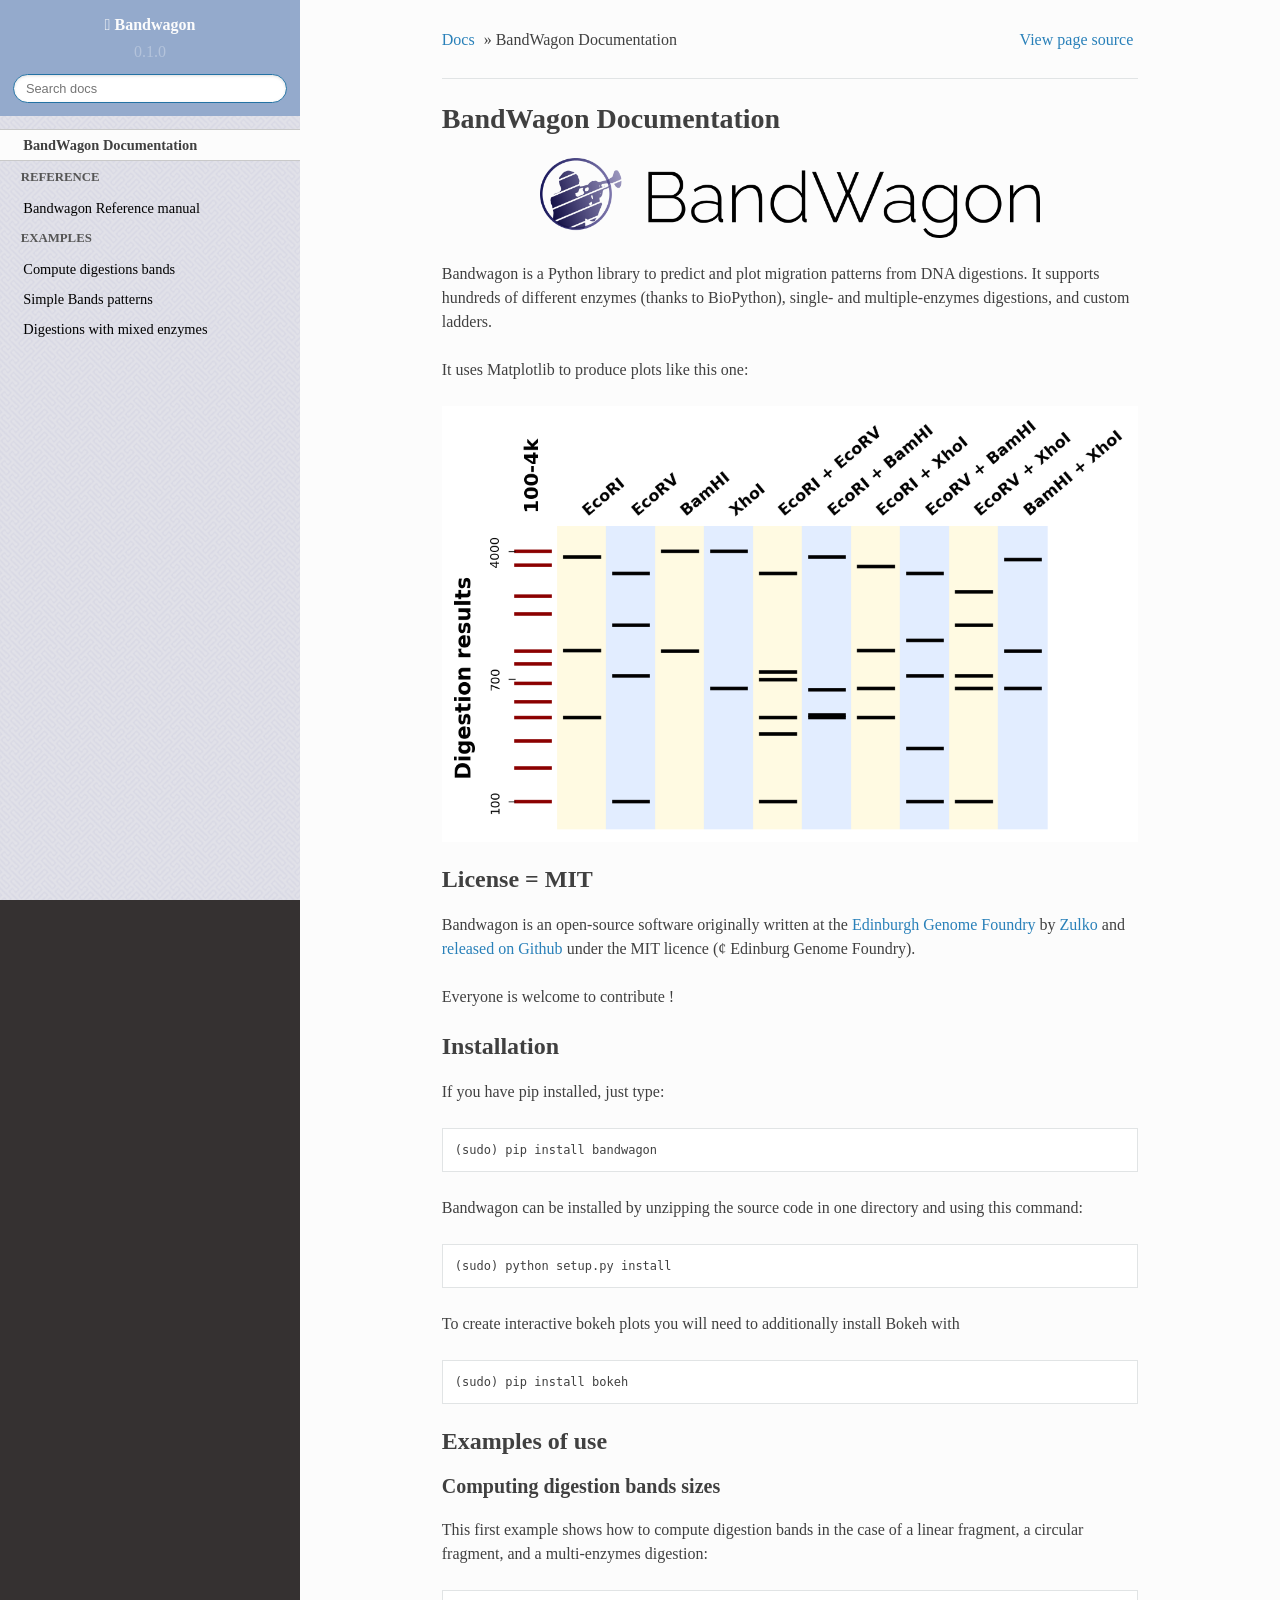
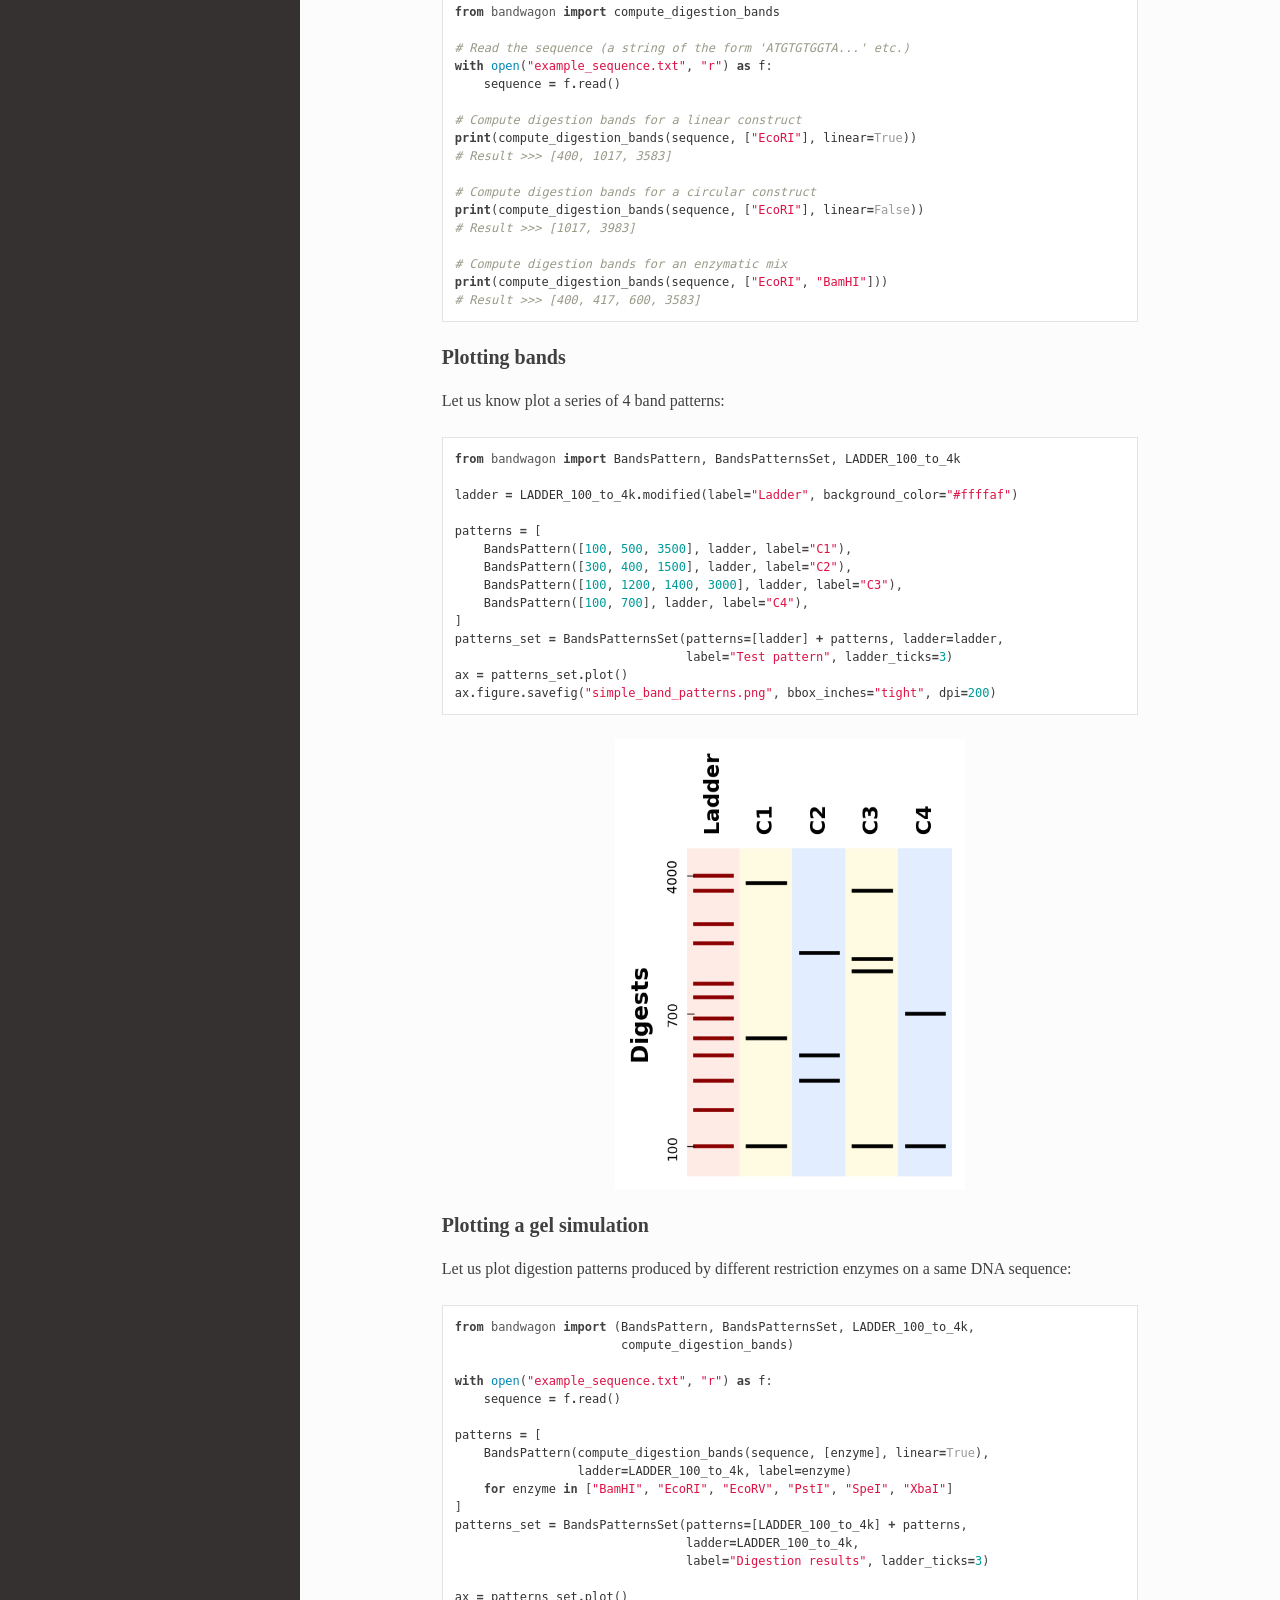
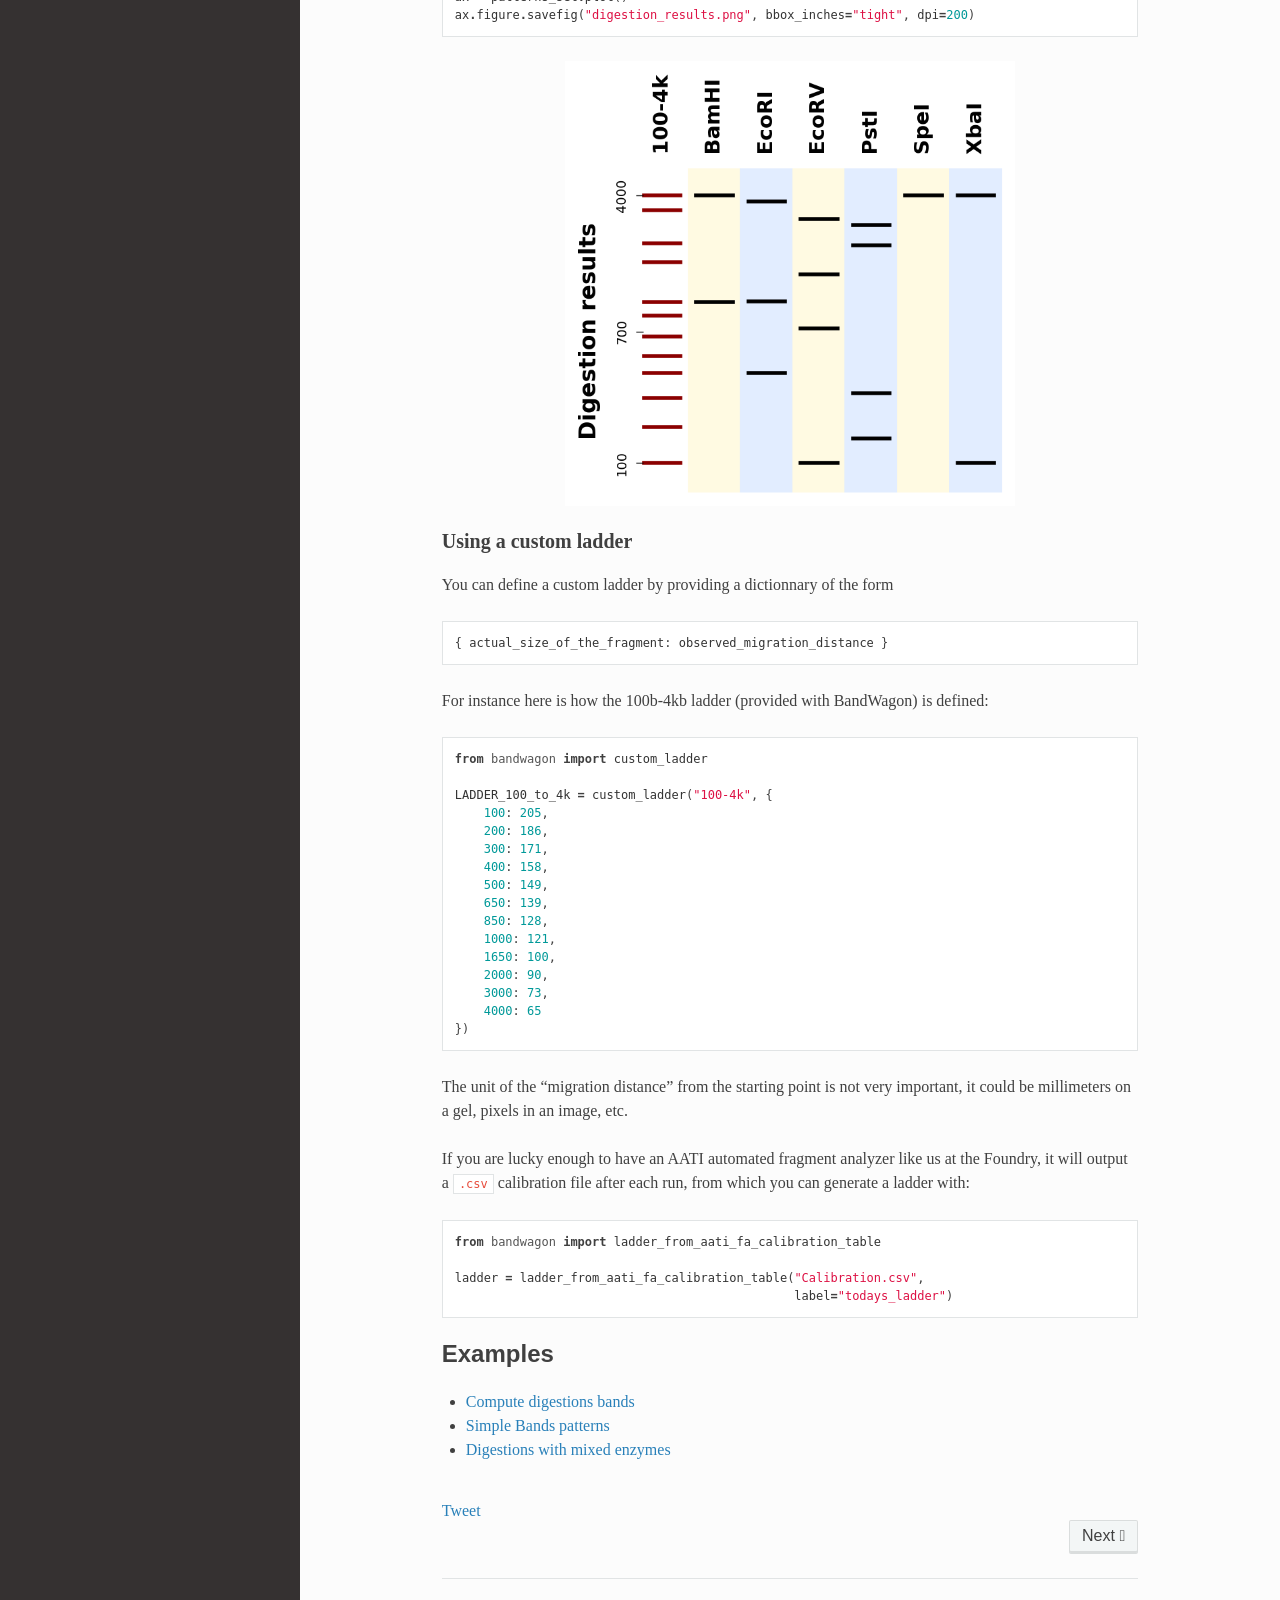
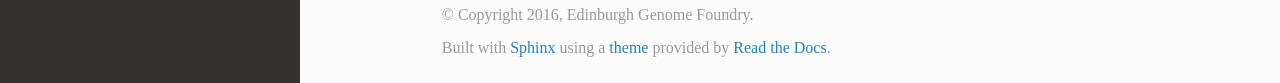
==== commit 0e3ffa63: "a few fixes, hopefully" ====
--- a/index.html
+++ b/index.html
@@ -13,7 +13,7 @@
 
   
   
-    <link rel="shortcut icon" href="_static/favicon.png"/>
+    <link rel="shortcut icon" href="_static/favicon.ico"/>
   
 
   
@@ -199,6 +199,7 @@
 </div>
 <div class="section" id="plotting-bands">
 <h3>Plotting bands<a class="headerlink" href="#plotting-bands" title="Permalink to this headline">¶</a></h3>
+<p>Let us know plot a series of 4 band patterns:</p>
 <div class="code python highlight-python"><div class="highlight"><pre><span class="kn">from</span> <span class="nn">bandwagon</span> <span class="kn">import</span> <span class="n">BandsPattern</span><span class="p">,</span> <span class="n">BandsPatternsSet</span><span class="p">,</span> <span class="n">LADDER_100_to_4k</span>
 
 <span class="n">ladder</span> <span class="o">=</span> <span class="n">LADDER_100_to_4k</span><span class="o">.</span><span class="n">modified</span><span class="p">(</span><span class="n">label</span><span class="o">=</span><span class="s">&quot;Ladder&quot;</span><span class="p">,</span> <span class="n">background_color</span><span class="o">=</span><span class="s">&quot;#ffffaf&quot;</span><span class="p">)</span>
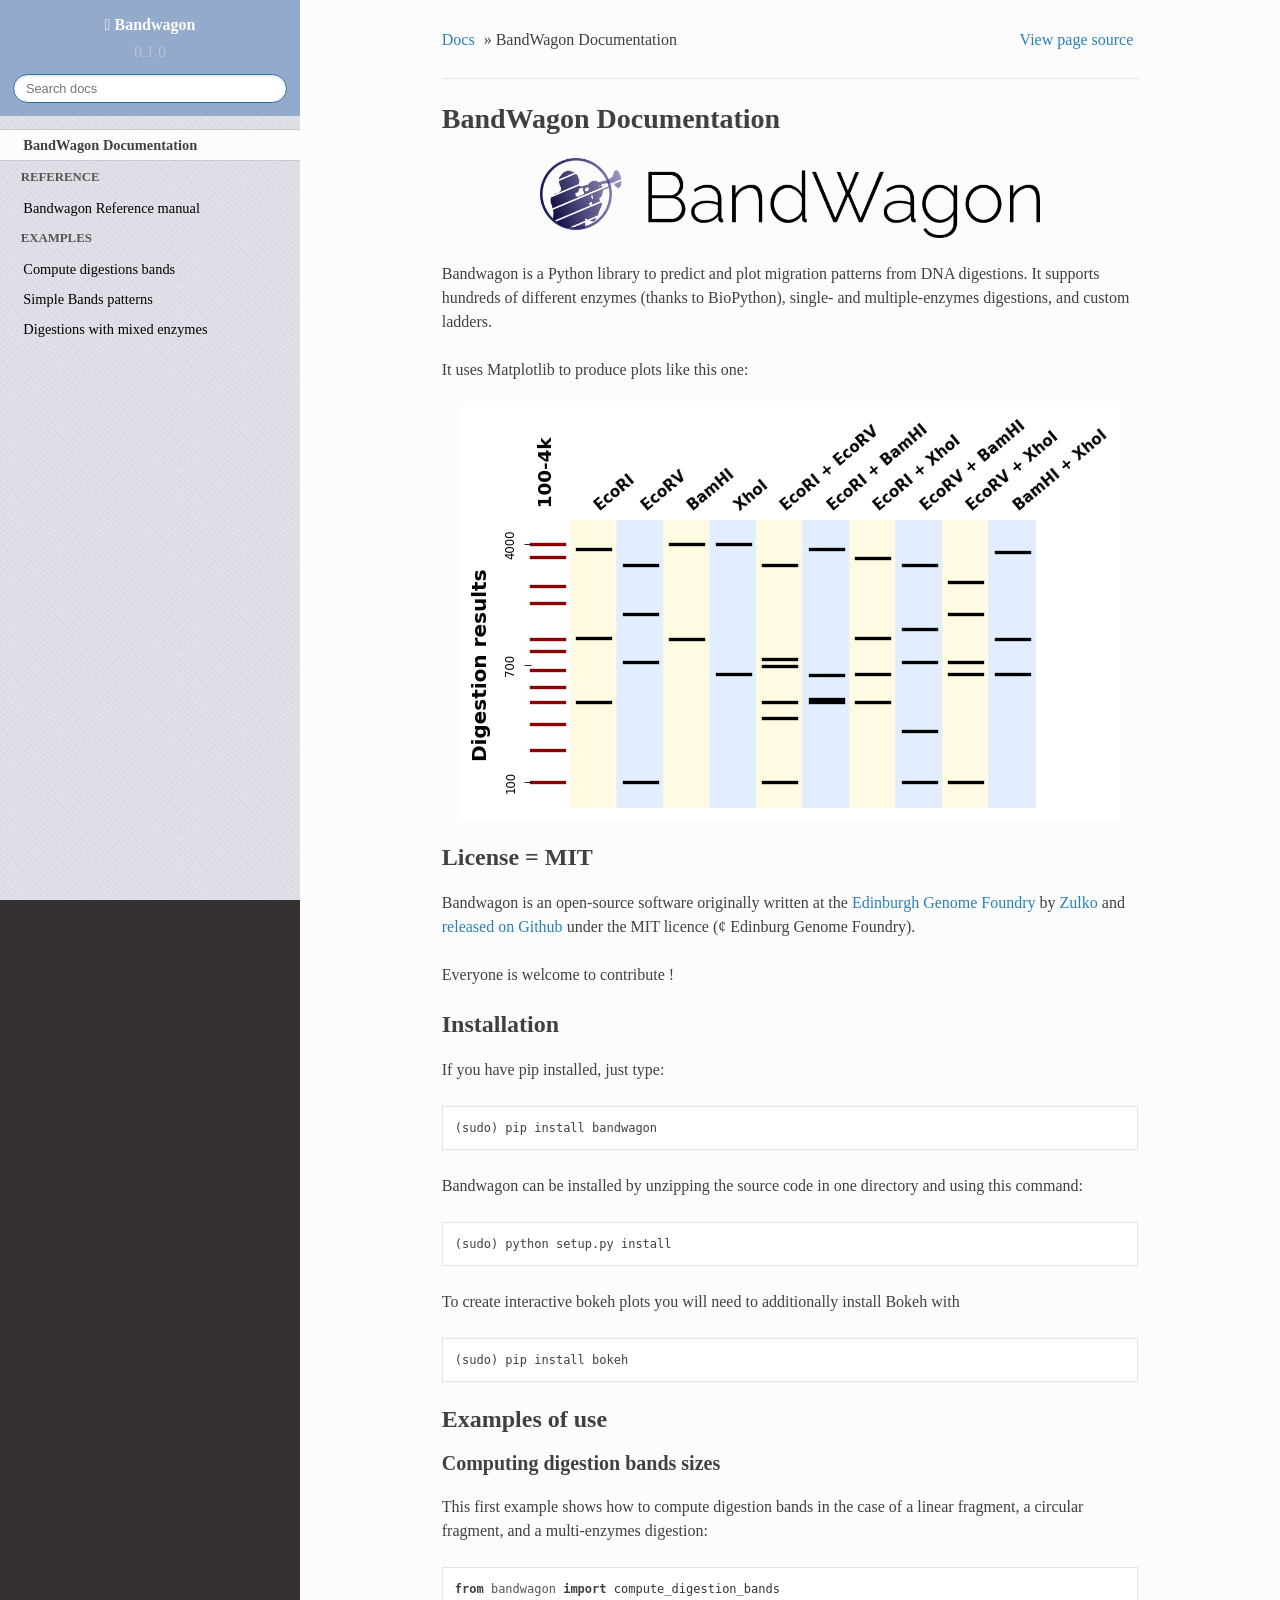
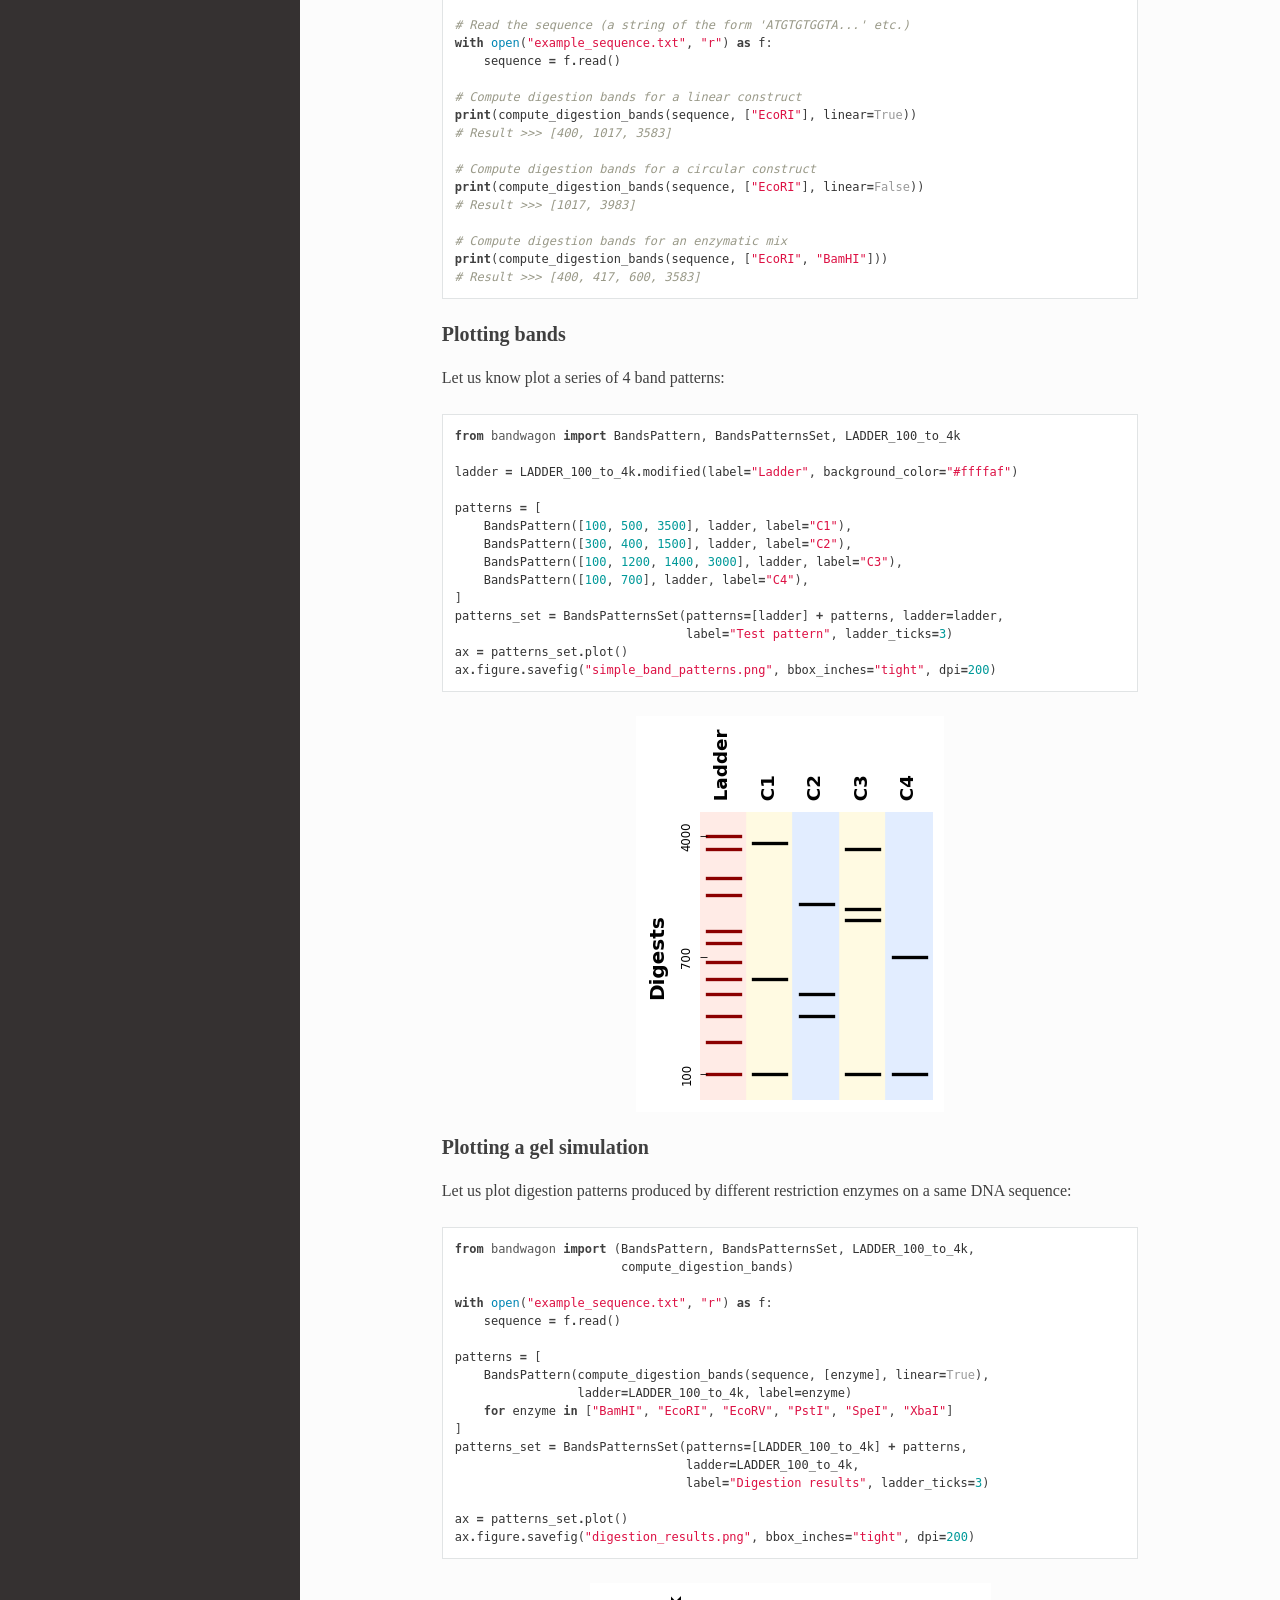
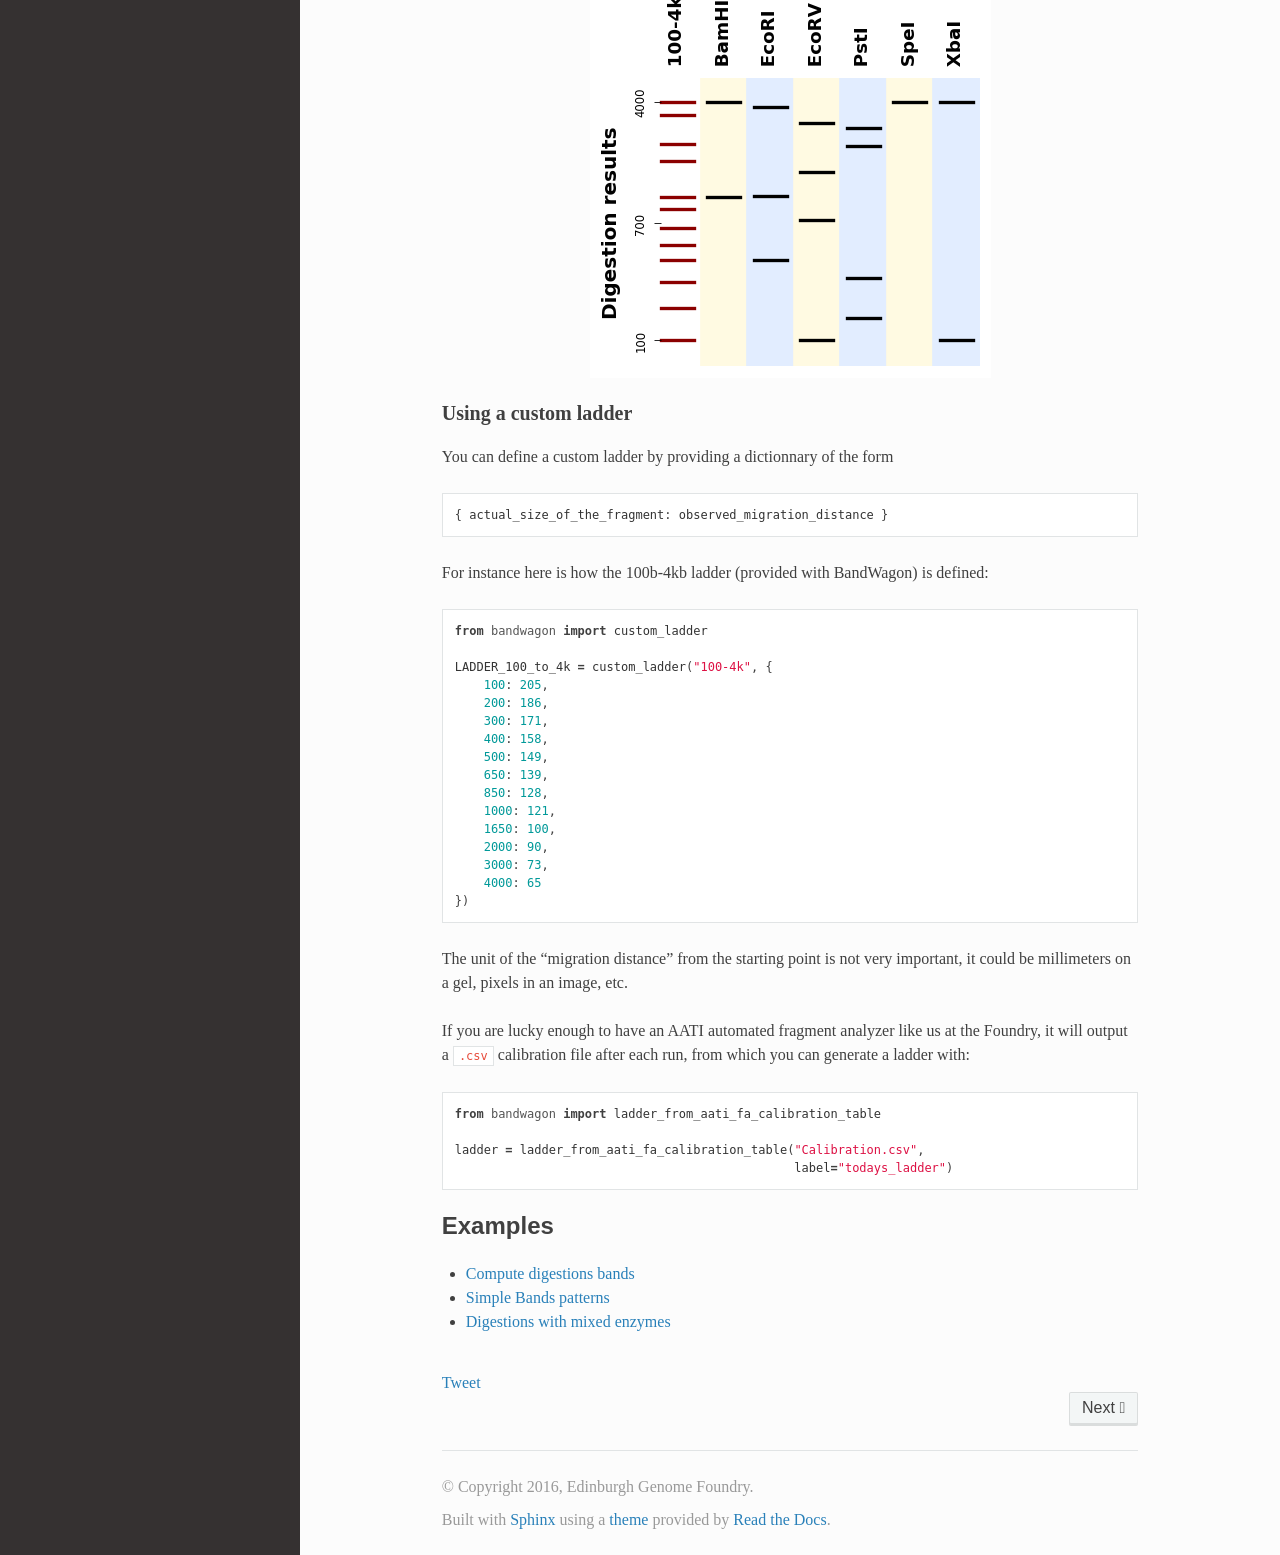
==== commit e329c494: "downsized pictures" ====
--- a/index.html
+++ b/index.html
@@ -217,7 +217,7 @@
 </pre></div>
 </div>
 <div class="figure align-center">
-<a class="reference internal image-reference" href="_images/simple_band_patterns1.png"><img alt="_images/simple_band_patterns1.png" src="_images/simple_band_patterns1.png" style="width: 350px;" /></a>
+<img alt="_images/simple_band_patterns1.png" src="_images/simple_band_patterns1.png" />
 </div>
 </div>
 <div class="section" id="plotting-a-gel-simulation">
@@ -243,7 +243,7 @@
 </pre></div>
 </div>
 <div class="figure align-center">
-<a class="reference internal image-reference" href="_images/simple_digestions.png"><img alt="_images/simple_digestions.png" src="_images/simple_digestions.png" style="width: 450px;" /></a>
+<img alt="_images/simple_digestions.png" src="_images/simple_digestions.png" />
 </div>
 </div>
 <div class="section" id="using-a-custom-ladder">
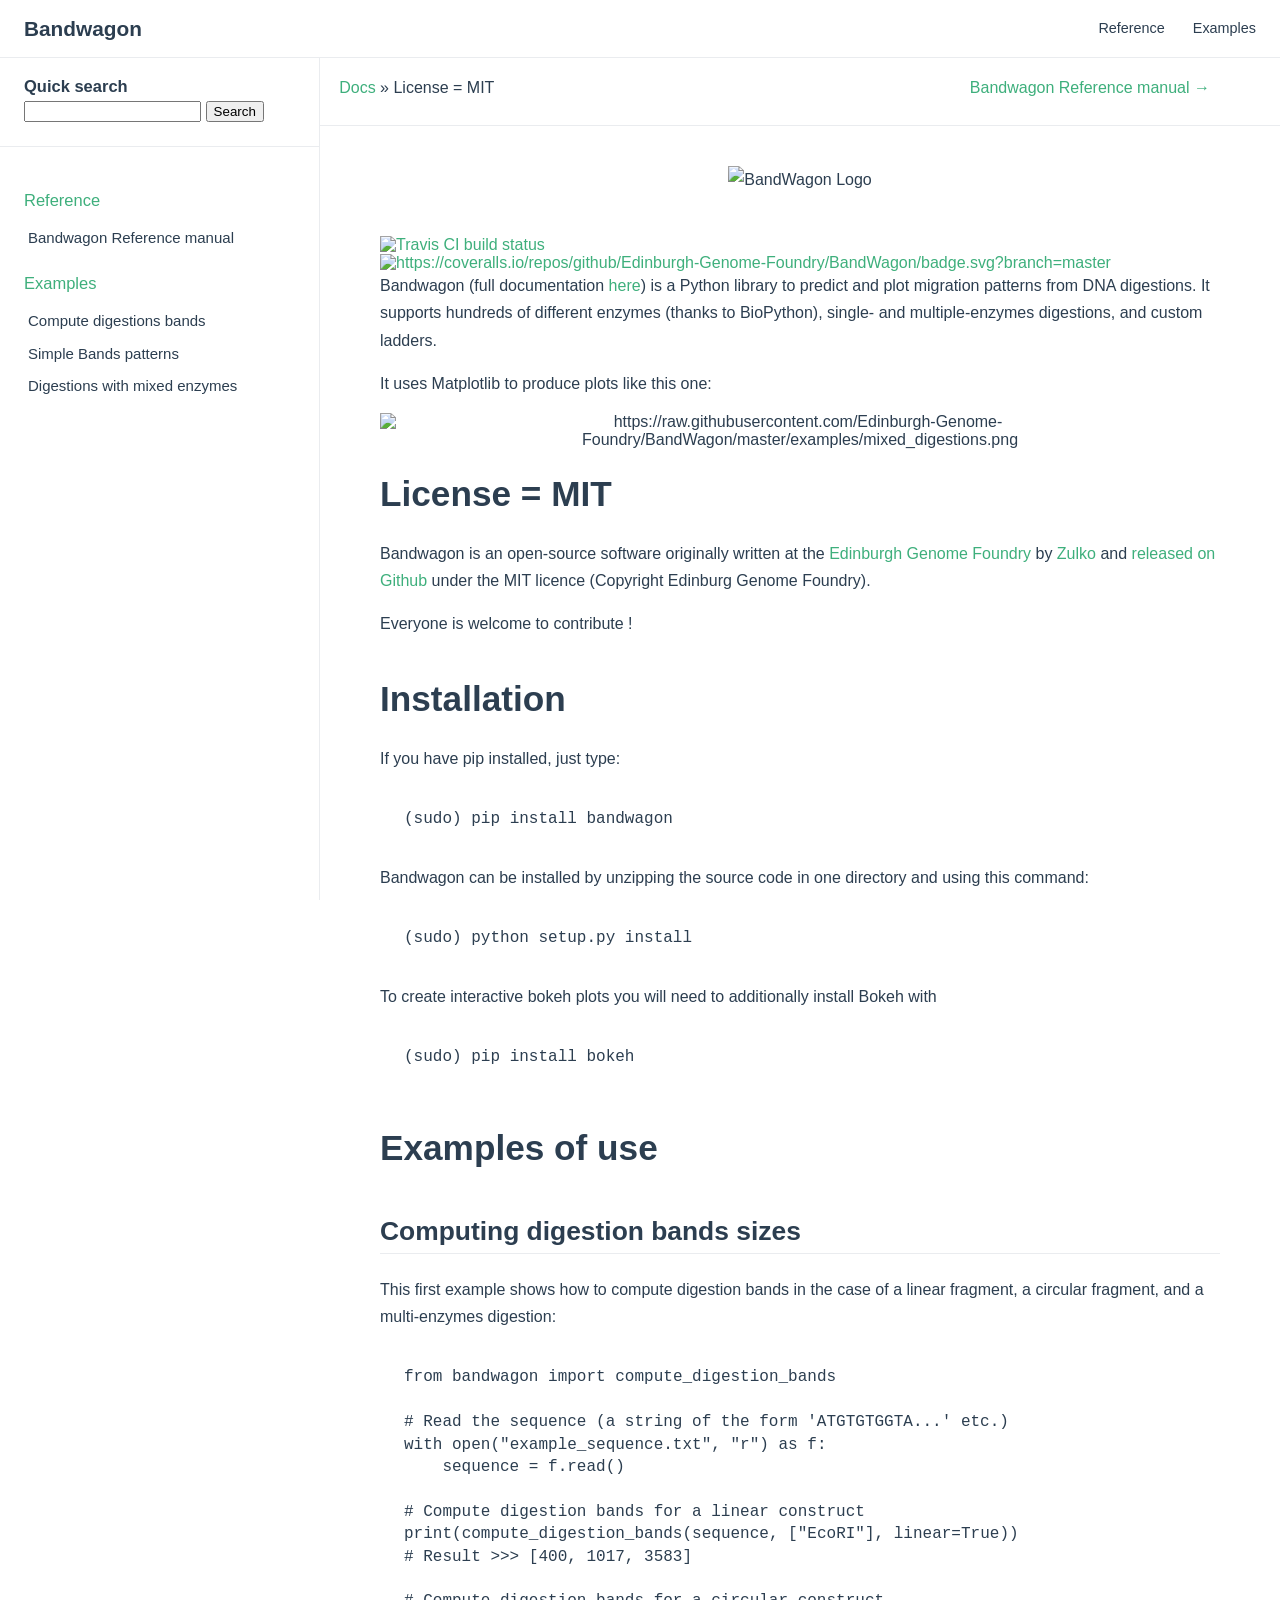
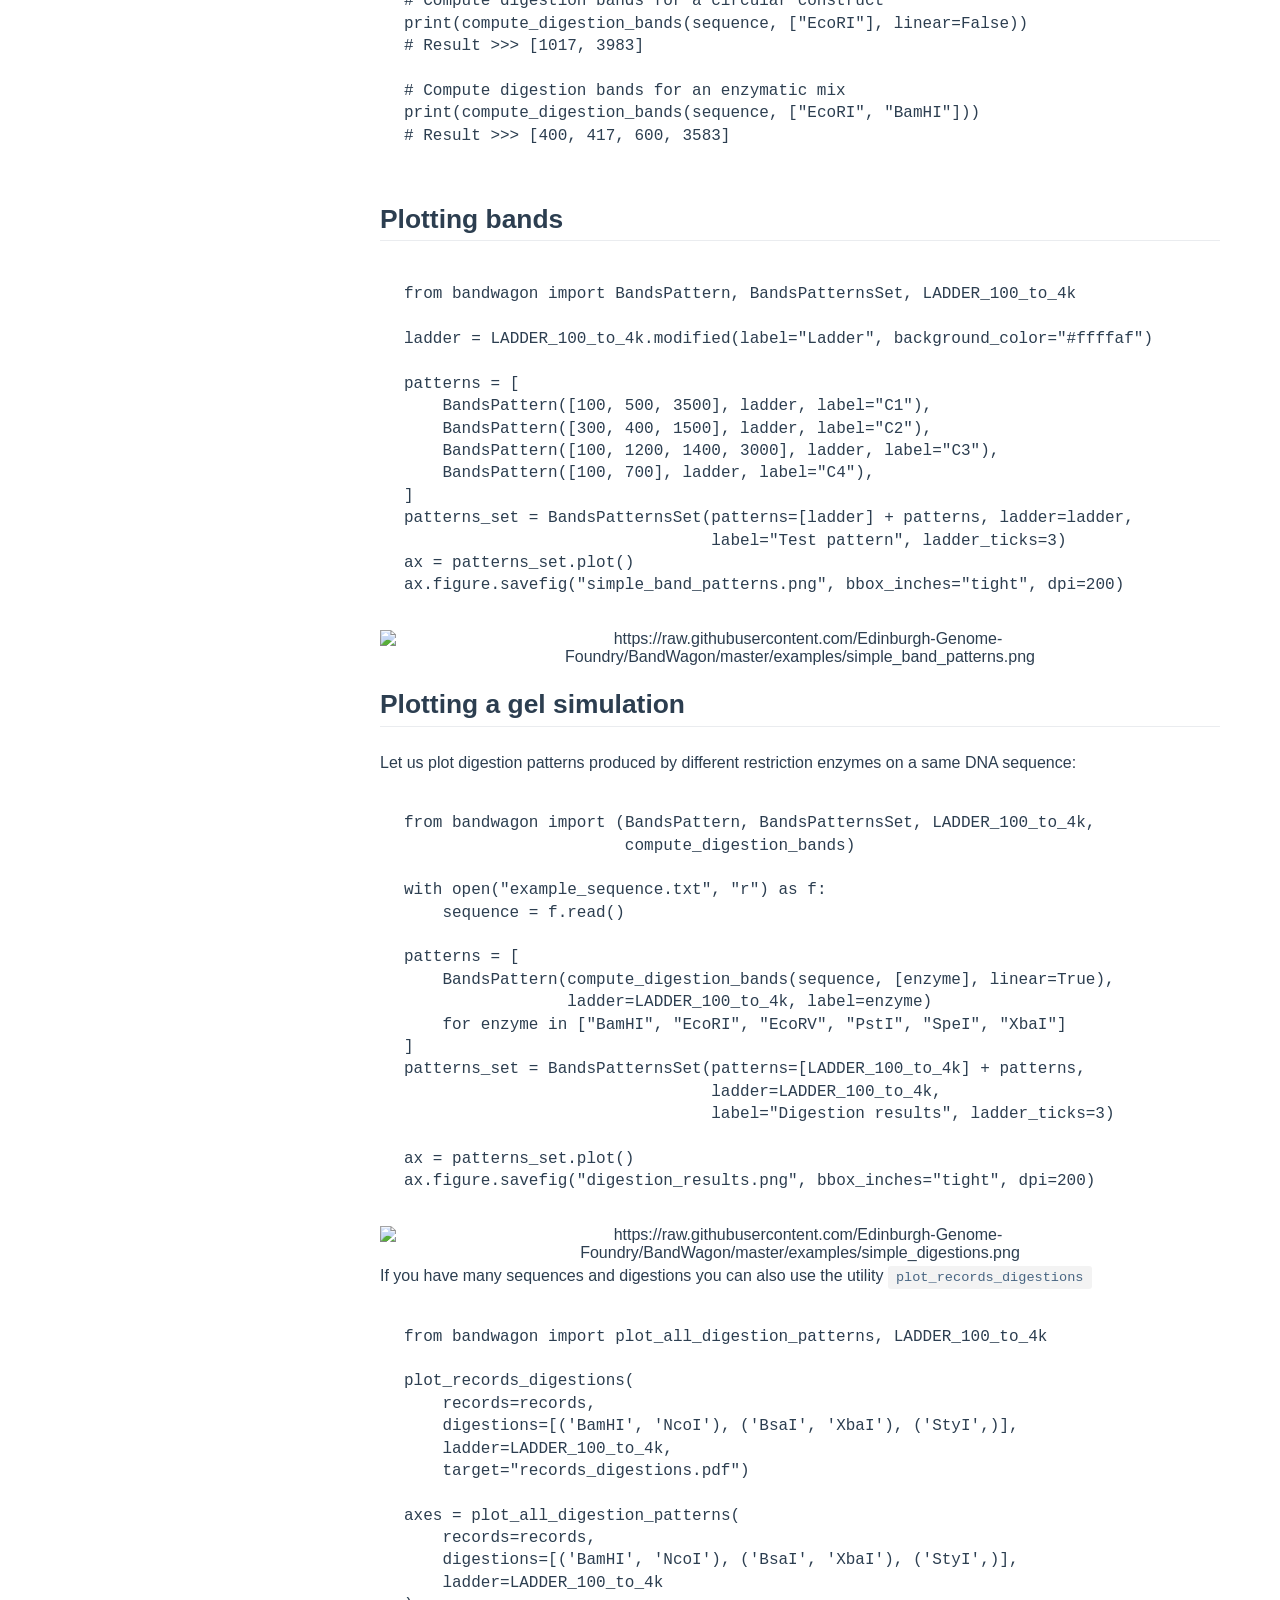
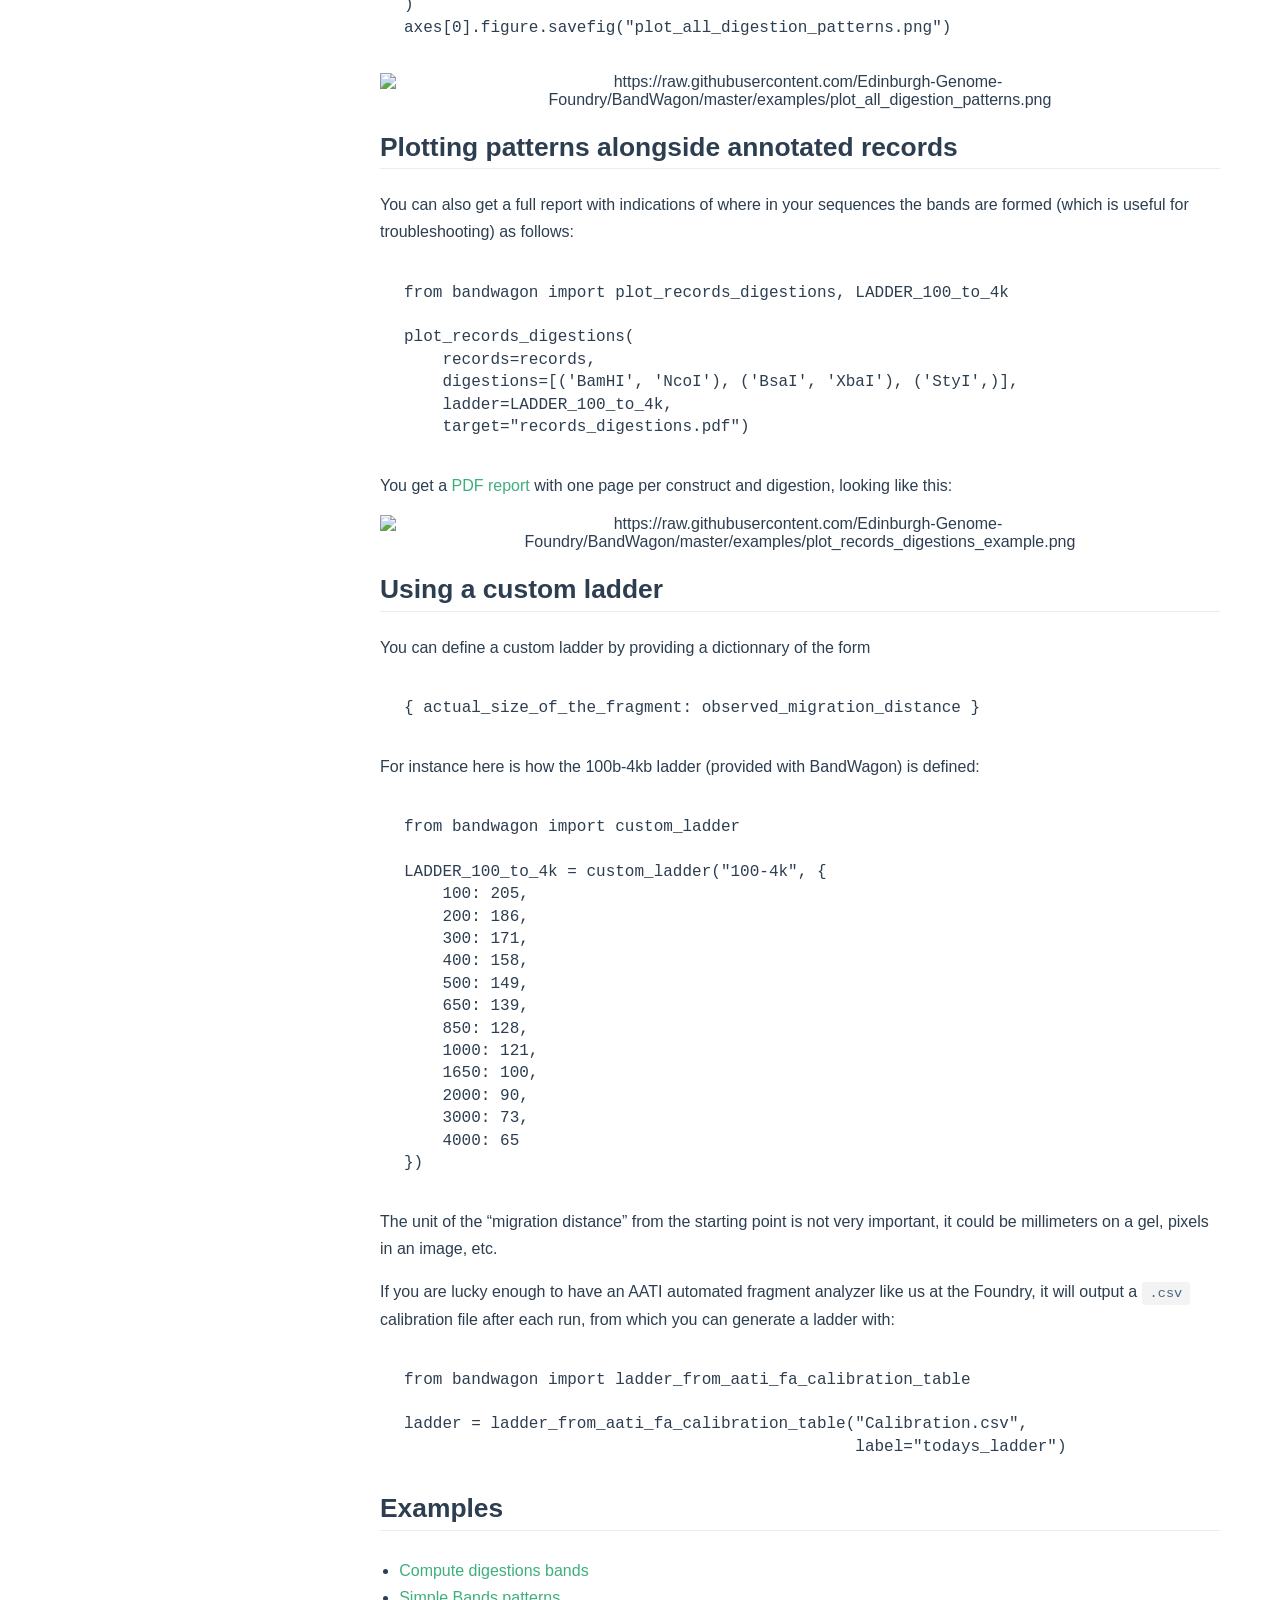
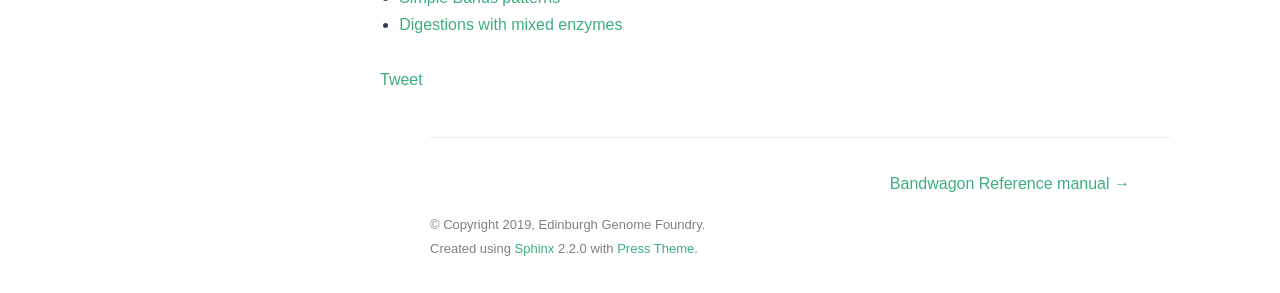
==== commit 9fda1e91: "new theme" ====
--- a/index.html
+++ b/index.html
@@ -1,261 +1,329 @@
-
-
 <!DOCTYPE html>
-<!--[if IE 8]><html class="no-js lt-ie9" lang="en" > <![endif]-->
-<!--[if gt IE 8]><!--> <html class="no-js" lang="en" > <!--<![endif]-->
-<head>
-  <meta charset="utf-8">
-  
-  <meta name="viewport" content="width=device-width, initial-scale=1.0">
-  
-  <title>BandWagon Documentation &mdash; Bandwagon 0.1.0 documentation</title>
-  
-
-  
-  
-    <link rel="shortcut icon" href="_static/favicon.ico"/>
-  
-
-  
-
-  
-  
-    
-
-  
-
-  
-  
-    <link rel="stylesheet" href="_static/css/theme.css" type="text/css" />
-  
-
-  
-    <link rel="stylesheet" href="_static/css/main.css" type="text/css" />
-  
-
-  
-    <link rel="top" title="Bandwagon 0.1.0 documentation" href="#"/>
-        <link rel="next" title="Bandwagon Reference manual" href="ref.html"/> 
-
-  
-  <script src="_static/js/modernizr.min.js"></script>
-
-</head>
-
-<body class="wy-body-for-nav" role="document">
-
-  <div class="wy-grid-for-nav">
-
-    
-    <nav data-toggle="wy-nav-shift" class="wy-nav-side">
-      <div class="wy-side-scroll">
-        <div class="wy-side-nav-search">
+<html >
+  <head>
+    <meta charset="utf-8">
+    <meta name="viewport" content="width=device-width,initial-scale=1">
+      <title>License = MIT</title>
+    
+      <link rel="stylesheet" href="_static/pygments.css">
+      <link rel="stylesheet" href="_static/theme.css">
+      <link rel="stylesheet" href="_static/sphinx_press_theme.css">
+          <link rel="stylesheet" href="_static/css/press_main.css" type="text/css" />
+          <link rel="stylesheet" href="_static/css/press_main.css" type="text/css" />
+      
+      <script type="text/javascript" id="documentation_options" data-url_root="./" src="_static/documentation_options.js"></script>
+
+      <!-- sphinx script_files -->
+        <script type="text/javascript" src="_static/jquery.js"></script>
+        <script type="text/javascript" src="_static/underscore.js"></script>
+        <script type="text/javascript" src="_static/doctools.js"></script>
+        <script type="text/javascript" src="_static/language_data.js"></script>
+
+      
+      <script src="_static/theme-vendors.js"></script>
+      <script src="_static/theme.js" defer></script>
+    
+      <link rel="shortcut icon" href="_static/favicon.ico"/>
+  <link rel="index" title="Index" href="genindex.html" />
+  <link rel="search" title="Search" href="search.html" />
+  <link rel="next" title="Bandwagon Reference manual" href="ref.html" /> 
+  </head>
+
+  <body>
+    <div id="app" class="theme-container" :class="pageClasses"><navbar @toggle-sidebar="toggleSidebar">
+  <router-link to="#" class="home-link">
+    
+      <span class="site-name">Bandwagon</span>
+    
+  </router-link>
+
+  <div class="links">
+    <navlinks class="can-hide">
+
+  
+    <div class="nav-item">
+      <a href="#using-a-custom-ladder"
+         class="nav-link ">
+         Reference
+      </a>
+    </div>
+  
+    <div class="nav-item">
+      <a href="#using-a-custom-ladder"
+         class="nav-link ">
+         Examples
+      </a>
+    </div>
+  
+
+
+
+    </navlinks>
+  </div>
+</navbar>
+
+      
+      <div class="sidebar-mask" @click="toggleSidebar(false)">
+      </div>
+        <sidebar @toggle-sidebar="toggleSidebar">
           
-
-          
-            <a href="#" class="icon icon-home"> Bandwagon
-          
-
-          
-          </a>
-
-          
-            
-            
-              <div class="version">
-                0.1.0
-              </div>
-            
-          
-
-          
-<div role="search">
-  <form id="rtd-search-form" class="wy-form" action="search.html" method="get">
-    <input type="text" name="q" placeholder="Search docs" />
-    <input type="hidden" name="check_keywords" value="yes" />
-    <input type="hidden" name="area" value="default" />
-  </form>
-</div>
-
-          
-        </div>
-
-        <div class="wy-menu wy-menu-vertical" data-spy="affix" role="navigation" aria-label="main navigation">
-          
-            
-            
-                <ul class="current">
-<li class="toctree-l1 current"><a class="current reference internal" href="">BandWagon Documentation</a></li>
+          <navlinks>
+            
+
+  
+    <div class="nav-item">
+      <a href="#using-a-custom-ladder"
+         class="nav-link ">
+         Reference
+      </a>
+    </div>
+  
+    <div class="nav-item">
+      <a href="#using-a-custom-ladder"
+         class="nav-link ">
+         Examples
+      </a>
+    </div>
+  
+
+
+
+            
+          </navlinks><div id="searchbox" class="searchbox" role="search">
+  <div class="caption"><span class="caption-text">Quick search</span>
+    <div class="searchformwrapper">
+      <form class="search" action="search.html" method="get">
+        <input type="text" name="q" />
+        <input type="submit" value="Search" />
+        <input type="hidden" name="check_keywords" value="yes" />
+        <input type="hidden" name="area" value="default" />
+      </form>
+    </div>
+  </div>
+</div><div class="sidebar-links" role="navigation" aria-label="main navigation">
+  
+    <div class="sidebar-group">
+      <p class="caption">
+        <span class="caption-text"><a href="#using-a-custom-ladder">Reference</a></span>
+      </p>
+      <ul class="">
+        
+          <li class="toctree-l1 "><a href="ref.html" class="reference internal ">Bandwagon Reference manual</a>
+
+            
+          </li>
+
+        
+      </ul>
+    </div>
+  
+    <div class="sidebar-group">
+      <p class="caption">
+        <span class="caption-text"><a href="#using-a-custom-ladder">Examples</a></span>
+      </p>
+      <ul class="">
+        
+          <li class="toctree-l1 "><a href="examples/compute_digestion_bands.html" class="reference internal ">Compute digestions bands</a>
+
+            
+          </li>
+
+        
+          <li class="toctree-l1 "><a href="examples/simple_band_patterns.html" class="reference internal ">Simple Bands patterns</a>
+
+            
+          </li>
+
+        
+          <li class="toctree-l1 "><a href="examples/mixed_digestions.html" class="reference internal ">Digestions with mixed enzymes</a>
+
+            
+          </li>
+
+        
+      </ul>
+    </div>
+  
+</div>
+        </sidebar>
+
+      <page>
+          <div class="body-header" role="navigation" aria-label="navigation">
+  
+  <ul class="breadcrumbs">
+    <li><a href="#">Docs</a> &raquo;</li>
+    
+    <li>License = MIT</li>
+  </ul>
+  
+
+  <ul class="page-nav">
+  <li class="next">
+    <a href="ref.html"
+       title="next chapter">Bandwagon Reference manual →</a>
+  </li>
 </ul>
-<p class="caption"><span class="caption-text">Reference</span></p>
-<ul>
-<li class="toctree-l1"><a class="reference internal" href="ref.html">Bandwagon Reference manual</a></li>
-</ul>
-<p class="caption"><span class="caption-text">Examples</span></p>
-<ul>
-<li class="toctree-l1"><a class="reference internal" href="examples/compute_digestion_bands.html">Compute digestions bands</a></li>
-<li class="toctree-l1"><a class="reference internal" href="examples/simple_band_patterns.html">Simple Bands patterns</a></li>
-<li class="toctree-l1"><a class="reference internal" href="examples/mixed_digestions.html">Digestions with mixed enzymes</a></li>
-</ul>
-
-            
-          
-        </div>
-      </div>
-    </nav>
-
-    <section data-toggle="wy-nav-shift" class="wy-nav-content-wrap">
-
-      
-      <nav class="wy-nav-top" role="navigation" aria-label="top navigation">
-        <i data-toggle="wy-nav-top" class="fa fa-bars"></i>
-        <a href="#">Bandwagon</a>
-      </nav>
-
-
-      
-      <div class="wy-nav-content">
-        <div class="rst-content">
-          
-
- 
-
-
-
-<div role="navigation" aria-label="breadcrumbs navigation">
-  <ul class="wy-breadcrumbs">
-    <li><a href="#">Docs</a> &raquo;</li>
-      
-    <li>BandWagon Documentation</li>
-      <li class="wy-breadcrumbs-aside">
-        
-          
-            <a href="_sources/index.txt" rel="nofollow"> View page source</a>
-          
-        
-      </li>
-  </ul>
-  <hr/>
-</div>
-          <div role="main" class="document" itemscope="itemscope" itemtype="http://schema.org/Article">
-           <div itemprop="articleBody">
-            
-  <div class="section" id="bandwagon-documentation">
-<h1>BandWagon Documentation<a class="headerlink" href="#bandwagon-documentation" title="Permalink to this headline">¶</a></h1>
-<a class="reference internal image-reference" href="_images/title.png"><img alt="_images/title.png" class="align-center" src="_images/title.png" style="width: 500px;" /></a>
-<p>Bandwagon is a Python library to predict and plot migration patterns
+  
+</div>
+<hr>
+          <div class="content" role="main">
+            
+  <p align="center">
+<img alt="BandWagon Logo" title="BandWagon Logo" src="https://raw.githubusercontent.com/Edinburgh-Genome-Foundry/BandWagon/master/docs/_static/images/title.png" width="500">
+<br /><br />
+</p><a class="reference external image-reference" href="https://travis-ci.org/Edinburgh-Genome-Foundry/BandWagon"><img alt="Travis CI build status" src="https://travis-ci.org/Edinburgh-Genome-Foundry/BandWagon.svg?branch=master" /></a>
+<a class="reference external image-reference" href="https://coveralls.io/github/Edinburgh-Genome-Foundry/BandWagon?branch=master"><img alt="https://coveralls.io/repos/github/Edinburgh-Genome-Foundry/BandWagon/badge.svg?branch=master" src="https://coveralls.io/repos/github/Edinburgh-Genome-Foundry/BandWagon/badge.svg?branch=master" /></a>
+<p>Bandwagon (full documentation <a class="reference external" href="http://edinburgh-genome-foundry.github.io/BandWagon/">here</a>) is a Python library to predict and plot migration patterns
 from DNA digestions. It supports hundreds of different enzymes (thanks to BioPython),
 single- and multiple-enzymes digestions, and custom ladders.</p>
 <p>It uses Matplotlib to produce plots like this one:</p>
 <div class="figure align-center">
-<img alt="_images/mixed_digestions1.png" src="_images/mixed_digestions1.png" />
+<img alt="https://raw.githubusercontent.com/Edinburgh-Genome-Foundry/BandWagon/master/examples/mixed_digestions.png" src="https://raw.githubusercontent.com/Edinburgh-Genome-Foundry/BandWagon/master/examples/mixed_digestions.png" />
 </div>
 <div class="section" id="license-mit">
-<h2>License = MIT<a class="headerlink" href="#license-mit" title="Permalink to this headline">¶</a></h2>
+<h1>License = MIT<a class="headerlink" href="#license-mit" title="Permalink to this headline">¶</a></h1>
 <p>Bandwagon is an open-source software originally written at the <a class="reference external" href="http://edinburgh-genome-foundry.github.io/home.html">Edinburgh Genome Foundry</a> by <a class="reference external" href="https://github.com/Zulko">Zulko</a>
-and <a class="reference external" href="https://github.com/Edinburgh-Genome-Foundry/Bandwagon">released on Github</a> under the MIT licence (¢ Edinburg Genome Foundry).</p>
+and <a class="reference external" href="https://github.com/Edinburgh-Genome-Foundry/Bandwagon">released on Github</a> under the MIT licence (Copyright Edinburg Genome Foundry).</p>
 <p>Everyone is welcome to contribute !</p>
 </div>
 <div class="section" id="installation">
-<h2>Installation<a class="headerlink" href="#installation" title="Permalink to this headline">¶</a></h2>
+<h1>Installation<a class="headerlink" href="#installation" title="Permalink to this headline">¶</a></h1>
 <p>If you have pip installed, just type:</p>
-<div class="code python highlight-python"><div class="highlight"><pre>(sudo) pip install bandwagon
+<div class="highlight-shell notranslate"><div class="highlight"><pre><span></span><span class="o">(</span>sudo<span class="o">)</span> pip install bandwagon
 </pre></div>
 </div>
 <p>Bandwagon can be installed by unzipping the source code in one directory and using this command:</p>
-<div class="code python highlight-python"><div class="highlight"><pre>(sudo) python setup.py install
+<div class="highlight-shell notranslate"><div class="highlight"><pre><span></span><span class="o">(</span>sudo<span class="o">)</span> python setup.py install
 </pre></div>
 </div>
 <p>To create interactive bokeh plots you will need to additionally install Bokeh with</p>
-<div class="code python highlight-python"><div class="highlight"><pre>(sudo) pip install bokeh
+<div class="highlight-shell notranslate"><div class="highlight"><pre><span></span><span class="o">(</span>sudo<span class="o">)</span> pip install bokeh
 </pre></div>
 </div>
 </div>
 <div class="section" id="examples-of-use">
-<h2>Examples of use<a class="headerlink" href="#examples-of-use" title="Permalink to this headline">¶</a></h2>
+<h1>Examples of use<a class="headerlink" href="#examples-of-use" title="Permalink to this headline">¶</a></h1>
 <div class="section" id="computing-digestion-bands-sizes">
-<h3>Computing digestion bands sizes<a class="headerlink" href="#computing-digestion-bands-sizes" title="Permalink to this headline">¶</a></h3>
+<h2>Computing digestion bands sizes<a class="headerlink" href="#computing-digestion-bands-sizes" title="Permalink to this headline">¶</a></h2>
 <p>This first example shows how to compute digestion bands in the case of
 a linear fragment, a circular fragment, and a multi-enzymes digestion:</p>
-<div class="code python highlight-python"><div class="highlight"><pre><span class="kn">from</span> <span class="nn">bandwagon</span> <span class="kn">import</span> <span class="n">compute_digestion_bands</span>
-
-<span class="c"># Read the sequence (a string of the form &#39;ATGTGTGGTA...&#39; etc.)</span>
-<span class="k">with</span> <span class="nb">open</span><span class="p">(</span><span class="s">&quot;example_sequence.txt&quot;</span><span class="p">,</span> <span class="s">&quot;r&quot;</span><span class="p">)</span> <span class="k">as</span> <span class="n">f</span><span class="p">:</span>
+<div class="highlight-python notranslate"><div class="highlight"><pre><span></span><span class="kn">from</span> <span class="nn">bandwagon</span> <span class="kn">import</span> <span class="n">compute_digestion_bands</span>
+
+<span class="c1"># Read the sequence (a string of the form &#39;ATGTGTGGTA...&#39; etc.)</span>
+<span class="k">with</span> <span class="nb">open</span><span class="p">(</span><span class="s2">&quot;example_sequence.txt&quot;</span><span class="p">,</span> <span class="s2">&quot;r&quot;</span><span class="p">)</span> <span class="k">as</span> <span class="n">f</span><span class="p">:</span>
     <span class="n">sequence</span> <span class="o">=</span> <span class="n">f</span><span class="o">.</span><span class="n">read</span><span class="p">()</span>
 
-<span class="c"># Compute digestion bands for a linear construct</span>
-<span class="k">print</span><span class="p">(</span><span class="n">compute_digestion_bands</span><span class="p">(</span><span class="n">sequence</span><span class="p">,</span> <span class="p">[</span><span class="s">&quot;EcoRI&quot;</span><span class="p">],</span> <span class="n">linear</span><span class="o">=</span><span class="bp">True</span><span class="p">))</span>
-<span class="c"># Result &gt;&gt;&gt; [400, 1017, 3583]</span>
-
-<span class="c"># Compute digestion bands for a circular construct</span>
-<span class="k">print</span><span class="p">(</span><span class="n">compute_digestion_bands</span><span class="p">(</span><span class="n">sequence</span><span class="p">,</span> <span class="p">[</span><span class="s">&quot;EcoRI&quot;</span><span class="p">],</span> <span class="n">linear</span><span class="o">=</span><span class="bp">False</span><span class="p">))</span>
-<span class="c"># Result &gt;&gt;&gt; [1017, 3983]</span>
-
-<span class="c"># Compute digestion bands for an enzymatic mix</span>
-<span class="k">print</span><span class="p">(</span><span class="n">compute_digestion_bands</span><span class="p">(</span><span class="n">sequence</span><span class="p">,</span> <span class="p">[</span><span class="s">&quot;EcoRI&quot;</span><span class="p">,</span> <span class="s">&quot;BamHI&quot;</span><span class="p">]))</span>
-<span class="c"># Result &gt;&gt;&gt; [400, 417, 600, 3583]</span>
+<span class="c1"># Compute digestion bands for a linear construct</span>
+<span class="k">print</span><span class="p">(</span><span class="n">compute_digestion_bands</span><span class="p">(</span><span class="n">sequence</span><span class="p">,</span> <span class="p">[</span><span class="s2">&quot;EcoRI&quot;</span><span class="p">],</span> <span class="n">linear</span><span class="o">=</span><span class="bp">True</span><span class="p">))</span>
+<span class="c1"># Result &gt;&gt;&gt; [400, 1017, 3583]</span>
+
+<span class="c1"># Compute digestion bands for a circular construct</span>
+<span class="k">print</span><span class="p">(</span><span class="n">compute_digestion_bands</span><span class="p">(</span><span class="n">sequence</span><span class="p">,</span> <span class="p">[</span><span class="s2">&quot;EcoRI&quot;</span><span class="p">],</span> <span class="n">linear</span><span class="o">=</span><span class="bp">False</span><span class="p">))</span>
+<span class="c1"># Result &gt;&gt;&gt; [1017, 3983]</span>
+
+<span class="c1"># Compute digestion bands for an enzymatic mix</span>
+<span class="k">print</span><span class="p">(</span><span class="n">compute_digestion_bands</span><span class="p">(</span><span class="n">sequence</span><span class="p">,</span> <span class="p">[</span><span class="s2">&quot;EcoRI&quot;</span><span class="p">,</span> <span class="s2">&quot;BamHI&quot;</span><span class="p">]))</span>
+<span class="c1"># Result &gt;&gt;&gt; [400, 417, 600, 3583]</span>
 </pre></div>
 </div>
 </div>
 <div class="section" id="plotting-bands">
-<h3>Plotting bands<a class="headerlink" href="#plotting-bands" title="Permalink to this headline">¶</a></h3>
-<p>Let us know plot a series of 4 band patterns:</p>
-<div class="code python highlight-python"><div class="highlight"><pre><span class="kn">from</span> <span class="nn">bandwagon</span> <span class="kn">import</span> <span class="n">BandsPattern</span><span class="p">,</span> <span class="n">BandsPatternsSet</span><span class="p">,</span> <span class="n">LADDER_100_to_4k</span>
-
-<span class="n">ladder</span> <span class="o">=</span> <span class="n">LADDER_100_to_4k</span><span class="o">.</span><span class="n">modified</span><span class="p">(</span><span class="n">label</span><span class="o">=</span><span class="s">&quot;Ladder&quot;</span><span class="p">,</span> <span class="n">background_color</span><span class="o">=</span><span class="s">&quot;#ffffaf&quot;</span><span class="p">)</span>
+<h2>Plotting bands<a class="headerlink" href="#plotting-bands" title="Permalink to this headline">¶</a></h2>
+<div class="highlight-python notranslate"><div class="highlight"><pre><span></span><span class="kn">from</span> <span class="nn">bandwagon</span> <span class="kn">import</span> <span class="n">BandsPattern</span><span class="p">,</span> <span class="n">BandsPatternsSet</span><span class="p">,</span> <span class="n">LADDER_100_to_4k</span>
+
+<span class="n">ladder</span> <span class="o">=</span> <span class="n">LADDER_100_to_4k</span><span class="o">.</span><span class="n">modified</span><span class="p">(</span><span class="n">label</span><span class="o">=</span><span class="s2">&quot;Ladder&quot;</span><span class="p">,</span> <span class="n">background_color</span><span class="o">=</span><span class="s2">&quot;#ffffaf&quot;</span><span class="p">)</span>
 
 <span class="n">patterns</span> <span class="o">=</span> <span class="p">[</span>
-    <span class="n">BandsPattern</span><span class="p">([</span><span class="mi">100</span><span class="p">,</span> <span class="mi">500</span><span class="p">,</span> <span class="mi">3500</span><span class="p">],</span> <span class="n">ladder</span><span class="p">,</span> <span class="n">label</span><span class="o">=</span><span class="s">&quot;C1&quot;</span><span class="p">),</span>
-    <span class="n">BandsPattern</span><span class="p">([</span><span class="mi">300</span><span class="p">,</span> <span class="mi">400</span><span class="p">,</span> <span class="mi">1500</span><span class="p">],</span> <span class="n">ladder</span><span class="p">,</span> <span class="n">label</span><span class="o">=</span><span class="s">&quot;C2&quot;</span><span class="p">),</span>
-    <span class="n">BandsPattern</span><span class="p">([</span><span class="mi">100</span><span class="p">,</span> <span class="mi">1200</span><span class="p">,</span> <span class="mi">1400</span><span class="p">,</span> <span class="mi">3000</span><span class="p">],</span> <span class="n">ladder</span><span class="p">,</span> <span class="n">label</span><span class="o">=</span><span class="s">&quot;C3&quot;</span><span class="p">),</span>
-    <span class="n">BandsPattern</span><span class="p">([</span><span class="mi">100</span><span class="p">,</span> <span class="mi">700</span><span class="p">],</span> <span class="n">ladder</span><span class="p">,</span> <span class="n">label</span><span class="o">=</span><span class="s">&quot;C4&quot;</span><span class="p">),</span>
+    <span class="n">BandsPattern</span><span class="p">([</span><span class="mi">100</span><span class="p">,</span> <span class="mi">500</span><span class="p">,</span> <span class="mi">3500</span><span class="p">],</span> <span class="n">ladder</span><span class="p">,</span> <span class="n">label</span><span class="o">=</span><span class="s2">&quot;C1&quot;</span><span class="p">),</span>
+    <span class="n">BandsPattern</span><span class="p">([</span><span class="mi">300</span><span class="p">,</span> <span class="mi">400</span><span class="p">,</span> <span class="mi">1500</span><span class="p">],</span> <span class="n">ladder</span><span class="p">,</span> <span class="n">label</span><span class="o">=</span><span class="s2">&quot;C2&quot;</span><span class="p">),</span>
+    <span class="n">BandsPattern</span><span class="p">([</span><span class="mi">100</span><span class="p">,</span> <span class="mi">1200</span><span class="p">,</span> <span class="mi">1400</span><span class="p">,</span> <span class="mi">3000</span><span class="p">],</span> <span class="n">ladder</span><span class="p">,</span> <span class="n">label</span><span class="o">=</span><span class="s2">&quot;C3&quot;</span><span class="p">),</span>
+    <span class="n">BandsPattern</span><span class="p">([</span><span class="mi">100</span><span class="p">,</span> <span class="mi">700</span><span class="p">],</span> <span class="n">ladder</span><span class="p">,</span> <span class="n">label</span><span class="o">=</span><span class="s2">&quot;C4&quot;</span><span class="p">),</span>
 <span class="p">]</span>
 <span class="n">patterns_set</span> <span class="o">=</span> <span class="n">BandsPatternsSet</span><span class="p">(</span><span class="n">patterns</span><span class="o">=</span><span class="p">[</span><span class="n">ladder</span><span class="p">]</span> <span class="o">+</span> <span class="n">patterns</span><span class="p">,</span> <span class="n">ladder</span><span class="o">=</span><span class="n">ladder</span><span class="p">,</span>
-                                <span class="n">label</span><span class="o">=</span><span class="s">&quot;Test pattern&quot;</span><span class="p">,</span> <span class="n">ladder_ticks</span><span class="o">=</span><span class="mi">3</span><span class="p">)</span>
+                                <span class="n">label</span><span class="o">=</span><span class="s2">&quot;Test pattern&quot;</span><span class="p">,</span> <span class="n">ladder_ticks</span><span class="o">=</span><span class="mi">3</span><span class="p">)</span>
 <span class="n">ax</span> <span class="o">=</span> <span class="n">patterns_set</span><span class="o">.</span><span class="n">plot</span><span class="p">()</span>
-<span class="n">ax</span><span class="o">.</span><span class="n">figure</span><span class="o">.</span><span class="n">savefig</span><span class="p">(</span><span class="s">&quot;simple_band_patterns.png&quot;</span><span class="p">,</span> <span class="n">bbox_inches</span><span class="o">=</span><span class="s">&quot;tight&quot;</span><span class="p">,</span> <span class="n">dpi</span><span class="o">=</span><span class="mi">200</span><span class="p">)</span>
-</pre></div>
-</div>
-<div class="figure align-center">
-<img alt="_images/simple_band_patterns1.png" src="_images/simple_band_patterns1.png" />
+<span class="n">ax</span><span class="o">.</span><span class="n">figure</span><span class="o">.</span><span class="n">savefig</span><span class="p">(</span><span class="s2">&quot;simple_band_patterns.png&quot;</span><span class="p">,</span> <span class="n">bbox_inches</span><span class="o">=</span><span class="s2">&quot;tight&quot;</span><span class="p">,</span> <span class="n">dpi</span><span class="o">=</span><span class="mi">200</span><span class="p">)</span>
+</pre></div>
+</div>
+<div class="figure align-center">
+<img alt="https://raw.githubusercontent.com/Edinburgh-Genome-Foundry/BandWagon/master/examples/simple_band_patterns.png" src="https://raw.githubusercontent.com/Edinburgh-Genome-Foundry/BandWagon/master/examples/simple_band_patterns.png" />
 </div>
 </div>
 <div class="section" id="plotting-a-gel-simulation">
-<h3>Plotting a gel simulation<a class="headerlink" href="#plotting-a-gel-simulation" title="Permalink to this headline">¶</a></h3>
+<h2>Plotting a gel simulation<a class="headerlink" href="#plotting-a-gel-simulation" title="Permalink to this headline">¶</a></h2>
 <p>Let us plot digestion patterns produced by different restriction enzymes on a same DNA sequence:</p>
-<div class="code python highlight-python"><div class="highlight"><pre><span class="kn">from</span> <span class="nn">bandwagon</span> <span class="kn">import</span> <span class="p">(</span><span class="n">BandsPattern</span><span class="p">,</span> <span class="n">BandsPatternsSet</span><span class="p">,</span> <span class="n">LADDER_100_to_4k</span><span class="p">,</span>
+<div class="highlight-python notranslate"><div class="highlight"><pre><span></span><span class="kn">from</span> <span class="nn">bandwagon</span> <span class="kn">import</span> <span class="p">(</span><span class="n">BandsPattern</span><span class="p">,</span> <span class="n">BandsPatternsSet</span><span class="p">,</span> <span class="n">LADDER_100_to_4k</span><span class="p">,</span>
                        <span class="n">compute_digestion_bands</span><span class="p">)</span>
 
-<span class="k">with</span> <span class="nb">open</span><span class="p">(</span><span class="s">&quot;example_sequence.txt&quot;</span><span class="p">,</span> <span class="s">&quot;r&quot;</span><span class="p">)</span> <span class="k">as</span> <span class="n">f</span><span class="p">:</span>
+<span class="k">with</span> <span class="nb">open</span><span class="p">(</span><span class="s2">&quot;example_sequence.txt&quot;</span><span class="p">,</span> <span class="s2">&quot;r&quot;</span><span class="p">)</span> <span class="k">as</span> <span class="n">f</span><span class="p">:</span>
     <span class="n">sequence</span> <span class="o">=</span> <span class="n">f</span><span class="o">.</span><span class="n">read</span><span class="p">()</span>
 
 <span class="n">patterns</span> <span class="o">=</span> <span class="p">[</span>
     <span class="n">BandsPattern</span><span class="p">(</span><span class="n">compute_digestion_bands</span><span class="p">(</span><span class="n">sequence</span><span class="p">,</span> <span class="p">[</span><span class="n">enzyme</span><span class="p">],</span> <span class="n">linear</span><span class="o">=</span><span class="bp">True</span><span class="p">),</span>
                  <span class="n">ladder</span><span class="o">=</span><span class="n">LADDER_100_to_4k</span><span class="p">,</span> <span class="n">label</span><span class="o">=</span><span class="n">enzyme</span><span class="p">)</span>
-    <span class="k">for</span> <span class="n">enzyme</span> <span class="ow">in</span> <span class="p">[</span><span class="s">&quot;BamHI&quot;</span><span class="p">,</span> <span class="s">&quot;EcoRI&quot;</span><span class="p">,</span> <span class="s">&quot;EcoRV&quot;</span><span class="p">,</span> <span class="s">&quot;PstI&quot;</span><span class="p">,</span> <span class="s">&quot;SpeI&quot;</span><span class="p">,</span> <span class="s">&quot;XbaI&quot;</span><span class="p">]</span>
+    <span class="k">for</span> <span class="n">enzyme</span> <span class="ow">in</span> <span class="p">[</span><span class="s2">&quot;BamHI&quot;</span><span class="p">,</span> <span class="s2">&quot;EcoRI&quot;</span><span class="p">,</span> <span class="s2">&quot;EcoRV&quot;</span><span class="p">,</span> <span class="s2">&quot;PstI&quot;</span><span class="p">,</span> <span class="s2">&quot;SpeI&quot;</span><span class="p">,</span> <span class="s2">&quot;XbaI&quot;</span><span class="p">]</span>
 <span class="p">]</span>
 <span class="n">patterns_set</span> <span class="o">=</span> <span class="n">BandsPatternsSet</span><span class="p">(</span><span class="n">patterns</span><span class="o">=</span><span class="p">[</span><span class="n">LADDER_100_to_4k</span><span class="p">]</span> <span class="o">+</span> <span class="n">patterns</span><span class="p">,</span>
                                 <span class="n">ladder</span><span class="o">=</span><span class="n">LADDER_100_to_4k</span><span class="p">,</span>
-                                <span class="n">label</span><span class="o">=</span><span class="s">&quot;Digestion results&quot;</span><span class="p">,</span> <span class="n">ladder_ticks</span><span class="o">=</span><span class="mi">3</span><span class="p">)</span>
+                                <span class="n">label</span><span class="o">=</span><span class="s2">&quot;Digestion results&quot;</span><span class="p">,</span> <span class="n">ladder_ticks</span><span class="o">=</span><span class="mi">3</span><span class="p">)</span>
 
 <span class="n">ax</span> <span class="o">=</span> <span class="n">patterns_set</span><span class="o">.</span><span class="n">plot</span><span class="p">()</span>
-<span class="n">ax</span><span class="o">.</span><span class="n">figure</span><span class="o">.</span><span class="n">savefig</span><span class="p">(</span><span class="s">&quot;digestion_results.png&quot;</span><span class="p">,</span> <span class="n">bbox_inches</span><span class="o">=</span><span class="s">&quot;tight&quot;</span><span class="p">,</span> <span class="n">dpi</span><span class="o">=</span><span class="mi">200</span><span class="p">)</span>
-</pre></div>
-</div>
-<div class="figure align-center">
-<img alt="_images/simple_digestions.png" src="_images/simple_digestions.png" />
+<span class="n">ax</span><span class="o">.</span><span class="n">figure</span><span class="o">.</span><span class="n">savefig</span><span class="p">(</span><span class="s2">&quot;digestion_results.png&quot;</span><span class="p">,</span> <span class="n">bbox_inches</span><span class="o">=</span><span class="s2">&quot;tight&quot;</span><span class="p">,</span> <span class="n">dpi</span><span class="o">=</span><span class="mi">200</span><span class="p">)</span>
+</pre></div>
+</div>
+<div class="figure align-center">
+<img alt="https://raw.githubusercontent.com/Edinburgh-Genome-Foundry/BandWagon/master/examples/simple_digestions.png" src="https://raw.githubusercontent.com/Edinburgh-Genome-Foundry/BandWagon/master/examples/simple_digestions.png" />
+</div>
+<p>If you have many sequences and digestions you can also use the utility <code class="docutils literal notranslate"><span class="pre">plot_records_digestions</span></code></p>
+<div class="highlight-python notranslate"><div class="highlight"><pre><span></span><span class="kn">from</span> <span class="nn">bandwagon</span> <span class="kn">import</span> <span class="n">plot_all_digestion_patterns</span><span class="p">,</span> <span class="n">LADDER_100_to_4k</span>
+
+<span class="n">plot_records_digestions</span><span class="p">(</span>
+    <span class="n">records</span><span class="o">=</span><span class="n">records</span><span class="p">,</span>
+    <span class="n">digestions</span><span class="o">=</span><span class="p">[(</span><span class="s1">&#39;BamHI&#39;</span><span class="p">,</span> <span class="s1">&#39;NcoI&#39;</span><span class="p">),</span> <span class="p">(</span><span class="s1">&#39;BsaI&#39;</span><span class="p">,</span> <span class="s1">&#39;XbaI&#39;</span><span class="p">),</span> <span class="p">(</span><span class="s1">&#39;StyI&#39;</span><span class="p">,)],</span>
+    <span class="n">ladder</span><span class="o">=</span><span class="n">LADDER_100_to_4k</span><span class="p">,</span>
+    <span class="n">target</span><span class="o">=</span><span class="s2">&quot;records_digestions.pdf&quot;</span><span class="p">)</span>
+
+<span class="n">axes</span> <span class="o">=</span> <span class="n">plot_all_digestion_patterns</span><span class="p">(</span>
+    <span class="n">records</span><span class="o">=</span><span class="n">records</span><span class="p">,</span>
+    <span class="n">digestions</span><span class="o">=</span><span class="p">[(</span><span class="s1">&#39;BamHI&#39;</span><span class="p">,</span> <span class="s1">&#39;NcoI&#39;</span><span class="p">),</span> <span class="p">(</span><span class="s1">&#39;BsaI&#39;</span><span class="p">,</span> <span class="s1">&#39;XbaI&#39;</span><span class="p">),</span> <span class="p">(</span><span class="s1">&#39;StyI&#39;</span><span class="p">,)],</span>
+    <span class="n">ladder</span><span class="o">=</span><span class="n">LADDER_100_to_4k</span>
+<span class="p">)</span>
+<span class="n">axes</span><span class="p">[</span><span class="mi">0</span><span class="p">]</span><span class="o">.</span><span class="n">figure</span><span class="o">.</span><span class="n">savefig</span><span class="p">(</span><span class="s2">&quot;plot_all_digestion_patterns.png&quot;</span><span class="p">)</span>
+</pre></div>
+</div>
+<div class="figure align-center">
+<img alt="https://raw.githubusercontent.com/Edinburgh-Genome-Foundry/BandWagon/master/examples/plot_all_digestion_patterns.png" src="https://raw.githubusercontent.com/Edinburgh-Genome-Foundry/BandWagon/master/examples/plot_all_digestion_patterns.png" />
+</div>
+</div>
+<div class="section" id="plotting-patterns-alongside-annotated-records">
+<h2>Plotting patterns alongside annotated records<a class="headerlink" href="#plotting-patterns-alongside-annotated-records" title="Permalink to this headline">¶</a></h2>
+<p>You can also get a full report with indications of where in your sequences the
+bands are formed (which is useful for troubleshooting) as follows:</p>
+<div class="highlight-python notranslate"><div class="highlight"><pre><span></span><span class="kn">from</span> <span class="nn">bandwagon</span> <span class="kn">import</span> <span class="n">plot_records_digestions</span><span class="p">,</span> <span class="n">LADDER_100_to_4k</span>
+
+<span class="n">plot_records_digestions</span><span class="p">(</span>
+    <span class="n">records</span><span class="o">=</span><span class="n">records</span><span class="p">,</span>
+    <span class="n">digestions</span><span class="o">=</span><span class="p">[(</span><span class="s1">&#39;BamHI&#39;</span><span class="p">,</span> <span class="s1">&#39;NcoI&#39;</span><span class="p">),</span> <span class="p">(</span><span class="s1">&#39;BsaI&#39;</span><span class="p">,</span> <span class="s1">&#39;XbaI&#39;</span><span class="p">),</span> <span class="p">(</span><span class="s1">&#39;StyI&#39;</span><span class="p">,)],</span>
+    <span class="n">ladder</span><span class="o">=</span><span class="n">LADDER_100_to_4k</span><span class="p">,</span>
+    <span class="n">target</span><span class="o">=</span><span class="s2">&quot;records_digestions.pdf&quot;</span><span class="p">)</span>
+</pre></div>
+</div>
+<p>You get a <a class="reference external" href="https://raw.githubusercontent.com/Edinburgh-Genome-Foundry/BandWagon/master/examples/plot_records_digestions_example.pdf">PDF report</a>
+with one page per construct and digestion, looking like this:</p>
+<div class="figure align-center">
+<img alt="https://raw.githubusercontent.com/Edinburgh-Genome-Foundry/BandWagon/master/examples/plot_records_digestions_example.png" src="https://raw.githubusercontent.com/Edinburgh-Genome-Foundry/BandWagon/master/examples/plot_records_digestions_example.png" />
 </div>
 </div>
 <div class="section" id="using-a-custom-ladder">
-<h3>Using a custom ladder<a class="headerlink" href="#using-a-custom-ladder" title="Permalink to this headline">¶</a></h3>
+<h2>Using a custom ladder<a class="headerlink" href="#using-a-custom-ladder" title="Permalink to this headline">¶</a></h2>
 <p>You can define a custom ladder by providing a dictionnary of the form</p>
-<div class="code python highlight-python"><div class="highlight"><pre><span class="p">{</span> <span class="n">actual_size_of_the_fragment</span><span class="p">:</span> <span class="n">observed_migration_distance</span> <span class="p">}</span>
+<div class="highlight-python notranslate"><div class="highlight"><pre><span></span><span class="p">{</span> <span class="n">actual_size_of_the_fragment</span><span class="p">:</span> <span class="n">observed_migration_distance</span> <span class="p">}</span>
 </pre></div>
 </div>
 <p>For instance here is how the  100b-4kb ladder (provided with BandWagon) is defined:</p>
-<div class="code python highlight-python"><div class="highlight"><pre><span class="kn">from</span> <span class="nn">bandwagon</span> <span class="kn">import</span> <span class="n">custom_ladder</span>
-
-<span class="n">LADDER_100_to_4k</span> <span class="o">=</span> <span class="n">custom_ladder</span><span class="p">(</span><span class="s">&quot;100-4k&quot;</span><span class="p">,</span> <span class="p">{</span>
+<div class="highlight-python notranslate"><div class="highlight"><pre><span></span><span class="kn">from</span> <span class="nn">bandwagon</span> <span class="kn">import</span> <span class="n">custom_ladder</span>
+
+<span class="n">LADDER_100_to_4k</span> <span class="o">=</span> <span class="n">custom_ladder</span><span class="p">(</span><span class="s2">&quot;100-4k&quot;</span><span class="p">,</span> <span class="p">{</span>
     <span class="mi">100</span><span class="p">:</span> <span class="mi">205</span><span class="p">,</span>
     <span class="mi">200</span><span class="p">:</span> <span class="mi">186</span><span class="p">,</span>
     <span class="mi">300</span><span class="p">:</span> <span class="mi">171</span><span class="p">,</span>
@@ -271,23 +339,21 @@
 <span class="p">})</span>
 </pre></div>
 </div>
-<p>The unit of the &#8220;migration distance&#8221; from the starting point is not very important,
+<p>The unit of the “migration distance” from the starting point is not very important,
 it could be millimeters on a gel, pixels in an image, etc.</p>
 <p>If you are lucky enough to have an AATI automated fragment analyzer like us at the
-Foundry, it will output a <code class="docutils literal"><span class="pre">.csv</span></code> calibration file after each run, from which you
+Foundry, it will output a <code class="docutils literal notranslate"><span class="pre">.csv</span></code> calibration file after each run, from which you
 can generate a ladder with:</p>
-<div class="code python highlight-python"><div class="highlight"><pre><span class="kn">from</span> <span class="nn">bandwagon</span> <span class="kn">import</span> <span class="n">ladder_from_aati_fa_calibration_table</span>
-
-<span class="n">ladder</span> <span class="o">=</span> <span class="n">ladder_from_aati_fa_calibration_table</span><span class="p">(</span><span class="s">&quot;Calibration.csv&quot;</span><span class="p">,</span>
-                                               <span class="n">label</span><span class="o">=</span><span class="s">&quot;todays_ladder&quot;</span><span class="p">)</span>
+<div class="highlight-python notranslate"><div class="highlight"><pre><span></span><span class="kn">from</span> <span class="nn">bandwagon</span> <span class="kn">import</span> <span class="n">ladder_from_aati_fa_calibration_table</span>
+
+<span class="n">ladder</span> <span class="o">=</span> <span class="n">ladder_from_aati_fa_calibration_table</span><span class="p">(</span><span class="s2">&quot;Calibration.csv&quot;</span><span class="p">,</span>
+                                               <span class="n">label</span><span class="o">=</span><span class="s2">&quot;todays_ladder&quot;</span><span class="p">)</span>
 </pre></div>
 </div>
 <div class="toctree-wrapper compound">
 </div>
-<div class="toctree-wrapper compound" id="reference">
-</div>
-<div class="toctree-wrapper compound" id="examples">
-<p class="caption"><span class="caption-text">Examples</span><a class="headerlink" href="#examples" title="Permalink to this toctree">¶</a></p>
+<div class="toctree-wrapper compound">
+<p class="caption"><span class="caption-text">Examples</span></p>
 <ul>
 <li class="toctree-l1"><a class="reference internal" href="examples/compute_digestion_bands.html">Compute digestions bands</a></li>
 <li class="toctree-l1"><a class="reference internal" href="examples/simple_band_patterns.html">Simple Bands patterns</a></li>
@@ -304,72 +370,25 @@
 <iframe src="http://ghbtns.com/github-btn.html?user=Edinburgh-Genome-Foundry&repo=bandwagon&type=watch&count=true&size=large"
 allowtransparency="true" frameborder="0" scrolling="0" width="152px" height="30px" margin-bottom="30px"></iframe></div>
 </div>
-</div>
-
-
-           </div>
+
+
           </div>
-          <footer>
-  
-    <div class="rst-footer-buttons" role="navigation" aria-label="footer navigation">
-      
-        <a href="ref.html" class="btn btn-neutral float-right" title="Bandwagon Reference manual" accesskey="n">Next <span class="fa fa-arrow-circle-right"></span></a>
-      
-      
-    </div>
-  
-
-  <hr/>
-
-  <div role="contentinfo">
-    <p>
-        &copy; Copyright 2016, Edinburgh Genome Foundry.
-
-    </p>
-  </div>
-  Built with <a href="http://sphinx-doc.org/">Sphinx</a> using a <a href="https://github.com/snide/sphinx_rtd_theme">theme</a> provided by <a href="https://readthedocs.org">Read the Docs</a>. 
-
-</footer>
-
-        </div>
-      </div>
-
-    </section>
-
-  </div>
-  
-
-
-  
-
-    <script type="text/javascript">
-        var DOCUMENTATION_OPTIONS = {
-            URL_ROOT:'./',
-            VERSION:'0.1.0',
-            COLLAPSE_INDEX:false,
-            FILE_SUFFIX:'.html',
-            HAS_SOURCE:  true
-        };
-    </script>
-      <script type="text/javascript" src="_static/jquery.js"></script>
-      <script type="text/javascript" src="_static/underscore.js"></script>
-      <script type="text/javascript" src="_static/doctools.js"></script>
-
-  
-
-  
-  
-    <script type="text/javascript" src="_static/js/theme.js"></script>
-  
-
-  
-  
-  <script type="text/javascript">
-      jQuery(function () {
-          SphinxRtdTheme.StickyNav.enable();
-      });
-  </script>
-   
-
-</body>
+          <div class="page-nav">
+            <div class="inner"><ul class="page-nav">
+  <li class="next">
+    <a href="ref.html"
+       title="next chapter">Bandwagon Reference manual →</a>
+  </li>
+</ul><div class="footer" role="contentinfo">
+      &#169; Copyright 2019, Edinburgh Genome Foundry.
+    <br>
+    Created using <a href="http://sphinx-doc.org/">Sphinx</a> 2.2.0 with <a href="https://github.com/schettino72/sphinx_press_theme">Press Theme</a>.
+</div>
+            </div>
+          </div>
+      </page>
+    </div>
+    
+    
+  </body>
 </html>
--- a/_static/theme.css
+++ b/_static/theme.css
@@ -0,0 +1 @@
+#nprogress{pointer-events:none}#nprogress .bar{background:#3eaf7c;position:fixed;z-index:1031;top:0;left:0;width:100%;height:2px}#nprogress .peg{display:block;position:absolute;right:0;width:100px;height:100%;-webkit-box-shadow:0 0 10px #3eaf7c,0 0 5px #3eaf7c;box-shadow:0 0 10px #3eaf7c,0 0 5px #3eaf7c;opacity:1;-webkit-transform:rotate(3deg) translateY(-4px);transform:rotate(3deg) translateY(-4px)}#nprogress .spinner{display:block;position:fixed;z-index:1031;top:15px;right:15px}#nprogress .spinner-icon{width:18px;height:18px;-webkit-box-sizing:border-box;box-sizing:border-box;border:2px solid transparent;border-top-color:#3eaf7c;border-left-color:#3eaf7c;border-radius:50%;-webkit-animation:nprogress-spinner .4s linear infinite;animation:nprogress-spinner .4s linear infinite}.nprogress-custom-parent{overflow:hidden;position:relative}.nprogress-custom-parent #nprogress .bar,.nprogress-custom-parent #nprogress .spinner{position:absolute}@-webkit-keyframes nprogress-spinner{0%{-webkit-transform:rotate(0deg);transform:rotate(0deg)}to{-webkit-transform:rotate(1turn);transform:rotate(1turn)}}@keyframes nprogress-spinner{0%{-webkit-transform:rotate(0deg);transform:rotate(0deg)}to{-webkit-transform:rotate(1turn);transform:rotate(1turn)}}.content code{color:#476582;padding:.25rem .5rem;margin:0;font-size:.85em;background-color:rgba(27,31,35,.05);border-radius:3px}.content pre,.content pre[class*=language-]{line-height:1.4;padding:1.25rem 1.5rem;margin:.85rem 0;background-color:#282c34;border-radius:6px;overflow:auto}.content pre[class*=language-] code,.content pre code{color:#fff;padding:0;background-color:transparent;border-radius:0}div[class*=language-]{position:relative;background-color:#282c34;border-radius:6px}div[class*=language-] .highlight-lines{-webkit-user-select:none;-moz-user-select:none;-ms-user-select:none;user-select:none;padding-top:1.3rem;position:absolute;top:0;left:0;width:100%;line-height:1.4}div[class*=language-] .highlight-lines .highlighted{background-color:rgba(0,0,0,.66)}div[class*=language-] pre,div[class*=language-] pre[class*=language-]{background:transparent;position:relative;z-index:1}div[class*=language-]:before{position:absolute;z-index:3;top:.8em;right:1em;font-size:.75rem;color:hsla(0,0%,100%,.4)}div[class*=language-]:not(.line-numbers-mode) .line-numbers-wrapper{display:none}div[class*=language-].line-numbers-mode .highlight-lines .highlighted{position:relative}div[class*=language-].line-numbers-mode .highlight-lines .highlighted:before{content:" ";position:absolute;z-index:3;left:0;top:0;display:block;width:3.5rem;height:100%;background-color:rgba(0,0,0,.66)}div[class*=language-].line-numbers-mode pre{padding-left:4.5rem;vertical-align:middle}div[class*=language-].line-numbers-mode .line-numbers-wrapper{position:absolute;top:0;width:3.5rem;text-align:center;color:hsla(0,0%,100%,.3);padding:1.25rem 0;line-height:1.4}div[class*=language-].line-numbers-mode .line-numbers-wrapper .line-number,div[class*=language-].line-numbers-mode .line-numbers-wrapper br{-webkit-user-select:none;-moz-user-select:none;-ms-user-select:none;user-select:none}div[class*=language-].line-numbers-mode .line-numbers-wrapper .line-number{position:relative;z-index:4;font-size:.85em}div[class*=language-].line-numbers-mode:after{content:"";position:absolute;z-index:2;top:0;left:0;width:3.5rem;height:100%;border-radius:6px 0 0 6px;border-right:1px solid rgba(0,0,0,.66);background-color:#282c34}div[class~=language-js]:before{content:"js"}div[class~=language-ts]:before{content:"ts"}div[class~=language-html]:before{content:"html"}div[class~=language-md]:before{content:"md"}div[class~=language-vue]:before{content:"vue"}div[class~=language-css]:before{content:"css"}div[class~=language-sass]:before{content:"sass"}div[class~=language-scss]:before{content:"scss"}div[class~=language-less]:before{content:"less"}div[class~=language-stylus]:before{content:"stylus"}div[class~=language-go]:before{content:"go"}div[class~=language-java]:before{content:"java"}div[class~=language-c]:before{content:"c"}div[class~=language-sh]:before{content:"sh"}div[class~=language-yaml]:before{content:"yaml"}div[class~=language-javascript]:before{content:"js"}div[class~=language-typescript]:before{content:"ts"}div[class~=language-markup]:before{content:"html"}div[class~=language-markdown]:before{content:"md"}div[class~=language-json]:before{content:"json"}div[class~=language-ruby]:before{content:"rb"}div[class~=language-python]:before{content:"py"}div[class~=language-bash]:before{content:"sh"}.custom-block .custom-block-title{font-weight:600;margin-bottom:-.4rem}.custom-block.danger,.custom-block.tip,.custom-block.warning{padding:.1rem 1.5rem;border-left-width:.5rem;border-left-style:solid;margin:1rem 0}.custom-block.tip{background-color:#f3f5f7;border-color:#42b983}.custom-block.warning{background-color:rgba(255,229,100,.3);border-color:#e7c000;color:#6b5900}.custom-block.warning .custom-block-title{color:#b29400}.custom-block.warning a{color:#2c3e50}.custom-block.danger{background-color:#ffe6e6;border-color:#c00;color:#4d0000}.custom-block.danger .custom-block-title{color:#900}.custom-block.danger a{color:#2c3e50}.arrow{display:inline-block;width:0;height:0}.arrow.up{border-bottom:6px solid #ccc}.arrow.down,.arrow.up{border-left:4px solid transparent;border-right:4px solid transparent}.arrow.down{border-top:6px solid #ccc}.arrow.right{border-left:6px solid #ccc}.arrow.left,.arrow.right{border-top:4px solid transparent;border-bottom:4px solid transparent}.arrow.left{border-right:6px solid #ccc}.content:not(.custom){max-width:740px;margin:0 auto;padding:2rem 2.5rem}@media (max-width:959px){.content:not(.custom){padding:2rem}}@media (max-width:419px){.content:not(.custom){padding:1.5rem}}.table-of-contents .badge{vertical-align:middle}body,html{padding:0;margin:0}body{font-family:-apple-system,BlinkMacSystemFont,Segoe UI,Roboto,Oxygen,Ubuntu,Cantarell,Fira Sans,Droid Sans,Helvetica Neue,sans-serif;-webkit-font-smoothing:antialiased;-moz-osx-font-smoothing:grayscale;font-size:16px;color:#2c3e50}.page{padding-left:20rem}.navbar{z-index:20;top:0;left:0;right:0;height:3.6rem;background-color:#fff;-webkit-box-sizing:border-box;box-sizing:border-box;border-bottom:1px solid #eaecef}.sidebar-mask{position:fixed;z-index:9;top:0;left:0;width:100vw;height:100vh;display:none}.sidebar{font-size:15px;background-color:#fff;width:20rem;position:fixed;z-index:10;margin:0;top:3.6rem;left:0;bottom:0;-webkit-box-sizing:border-box;box-sizing:border-box;border-right:1px solid #eaecef;overflow-y:auto}.content:not(.custom) #>:first-child,.content:not(.custom) # margin-top $navbarHeight,.content:not(.custom) a:hover{text-decoration:underline}.content:not(.custom) p.demo{padding:1rem 1.5rem;border:1px solid #ddd;border-radius:4px}.content:not(.custom) img{max-width:100%}.content.custom{padding:0;margin:0}.content.custom img{max-width:100%}a{font-weight:500;text-decoration:none}a,p a code{color:#3eaf7c}p a code{font-weight:400}kbd{background:#eee;border:.15rem solid #ddd;border-bottom:.25rem solid #ddd;border-radius:.15rem;padding:0 .15em}blockquote{font-size:1.2rem;color:#999;border-left:.25rem solid #dfe2e5;margin-left:0;padding-left:1rem}ol,ul{padding-left:1.2em}strong{font-weight:600}h1,h2,h3,h4,h5,h6{font-weight:600;line-height:1.25}.content:not(.custom)>h1,.content:not(.custom)>h2,.content:not(.custom)>h3,.content:not(.custom)>h4,.content:not(.custom)>h5,.content:not(.custom)>h6{margin-top:-3.1rem;padding-top:4.6rem;margin-bottom:0}.content:not(.custom)>h1:first-child,.content:not(.custom)>h2:first-child,.content:not(.custom)>h3:first-child,.content:not(.custom)>h4:first-child,.content:not(.custom)>h5:first-child,.content:not(.custom)>h6:first-child{margin-top:-1.5rem;margin-bottom:1rem}.content:not(.custom)>h1:first-child+.custom-block,.content:not(.custom)>h1:first-child+p,.content:not(.custom)>h1:first-child+pre,.content:not(.custom)>h2:first-child+.custom-block,.content:not(.custom)>h2:first-child+p,.content:not(.custom)>h2:first-child+pre,.content:not(.custom)>h3:first-child+.custom-block,.content:not(.custom)>h3:first-child+p,.content:not(.custom)>h3:first-child+pre,.content:not(.custom)>h4:first-child+.custom-block,.content:not(.custom)>h4:first-child+p,.content:not(.custom)>h4:first-child+pre,.content:not(.custom)>h5:first-child+.custom-block,.content:not(.custom)>h5:first-child+p,.content:not(.custom)>h5:first-child+pre,.content:not(.custom)>h6:first-child+.custom-block,.content:not(.custom)>h6:first-child+p,.content:not(.custom)>h6:first-child+pre{margin-top:2rem}h1:hover .header-anchor,h2:hover .header-anchor,h3:hover .header-anchor,h4:hover .header-anchor,h5:hover .header-anchor,h6:hover .header-anchor{opacity:1}h1{font-size:2.2rem}h2{font-size:1.65rem;padding-bottom:.3rem;border-bottom:1px solid #eaecef}h3{font-size:1.35rem}a.header-anchor{font-size:.85em;float:left;margin-left:-.87em;padding-right:.23em;margin-top:.125em;opacity:0}a.header-anchor:hover{text-decoration:none}.line-number,code,kbd{font-family:source-code-pro,Menlo,Monaco,Consolas,Courier New,monospace}ol,p,ul{line-height:1.7}hr{border:0;border-top:1px solid #eaecef}table{border-collapse:collapse;margin:1rem 0;display:block;overflow-x:auto}tr{border-top:1px solid #dfe2e5}tr:nth-child(2n){background-color:#f6f8fa}td,th{border:1px solid #dfe2e5;padding:.6em 1em}.custom-layout{padding-top:3.6rem}.theme-container.sidebar-open .sidebar-mask{display:block}.theme-container.no-navbar .content:not(.custom)>h1,.theme-container.no-navbar h2,.theme-container.no-navbar h3,.theme-container.no-navbar h4,.theme-container.no-navbar h5,.theme-container.no-navbar h6{margin-top:1.5rem;padding-top:0}.theme-container.no-navbar .sidebar{top:0}.theme-container.no-navbar .custom-layout{padding-top:0}@media (min-width:720px){.theme-container.no-sidebar .sidebar{display:none}.theme-container.no-sidebar .page{padding-left:0}}@media (max-width:959px){.sidebar{font-size:15px;width:16.4rem}.page{padding-left:16.4rem}}@media (max-width:719px){.sidebar{top:0;padding-top:3.6rem;-webkit-transform:translateX(-100%);transform:translateX(-100%);-webkit-transition:-webkit-transform .2s ease;transition:-webkit-transform .2s ease;transition:transform .2s ease;transition:transform .2s ease,-webkit-transform .2s ease}.page{padding-left:0}.theme-container.sidebar-open .sidebar{-webkit-transform:translateX(0);transform:translateX(0)}.theme-container.no-navbar .sidebar{padding-top:0}}@media (max-width:419px){h1{font-size:1.9rem}.content div[class*=language-]{margin:.85rem -1.5rem;border-radius:0}}.content .section{margin-top:-4.1rem;padding-top:4.1rem;margin-bottom:0}.content .section:hover .headerlink{opacity:1}.footnote-reference,.label,dt,p{margin-top:-3.6rem;padding-top:3.6rem}a:focus{outline:none}h1:hover a.headerlink:after,h2:hover a.headerlink:after,h3:hover a.headerlink:after,h4:hover a.headerlink:after,h5:hover a.headerlink:after,h6:hover a.headerlink:after{visibility:visible;content:"#"}a.headerlink{font-size:.85em;visibility:hidden}a.headerlink:hover{text-decoration:none}ul.page-nav{list-style:none}ul.page-nav li{display:inline-block}.body-header{display:-webkit-box;display:-ms-flexbox;display:flex}.body-header ul.page-nav{-webkit-box-flex:1;-ms-flex-positive:1;flex-grow:1;list-style:none;list-style-position:inside;text-align:right;margin-right:30px}.body-header ul.page-nav li+li:before{content:"|";padding:0 1em}ul.breadcrumbs{list-style:none}ul.breadcrumbs li{display:inline-block}.toctree-wrapper .caption{font-weight:600;line-height:1.25;font-size:1.65rem;padding-bottom:.3rem;border-bottom:1px solid #eaecef}.footer{clear:both;min-height:2rem;padding-top:1rem;overflow:auto;color:grey;font-size:small;line-height:1.5rem}.content .highlight{border-radius:6px}.content .highlight pre{background-color:inherit}.content .highlighted{background-color:#fbe54e;font-weight:700;padding:0 4px}.admonition{padding:.1rem 1.5rem;border-left-width:.5rem;border-left-style:solid;margin:1rem 0;background-color:#e2e2e2;border-color:#787878}.admonition .admonition-title{font-weight:600;margin-bottom:-.4rem}.admonition.hint,.admonition.tip{background-color:#f3f5f7;border-color:#42b983}.admonition.important,.admonition.note{background-color:#e5f1fb;border-color:#5faaea}.admonition.caution,.admonition.warning{background-color:rgba(255,229,100,.3);border-color:#e7c000;color:#6b5900}.admonition.caution .custom-block-title,.admonition.warning .custom-block-title{color:#b29400}.admonition.caution a,.admonition.warning a{color:#2c3e50}.admonition.danger,.admonition.error{background-color:#ffe6e6;border-color:#c00;color:#4d0000}.admonition.danger .custom-block-title,.admonition.error .custom-block-title{color:#900}.admonition.danger a,.admonition.error a{color:#2c3e50}blockquote{margin-left:-.4rem}.icon.outbound{color:#aaa;display:inline-block}.sidebar-button{display:none;width:1.25rem;height:1.25rem;position:absolute;padding:.6rem;top:.6rem;left:1rem}.sidebar-button .icon{display:block;width:1.25rem;height:1.25rem}@media (max-width:719px){.sidebar-button{display:block}}.navbar{padding:.7rem 1.5rem;line-height:2.2rem;position:fixed}.navbar a,.navbar img,.navbar span{display:inline-block}.navbar .logo{height:2.2rem;min-width:2.2rem;margin-right:.8rem;vertical-align:top}.navbar .site-name{font-size:1.3rem;font-weight:600;color:#2c3e50;position:relative}.navbar .links{font-size:.9rem;position:absolute;right:1.5rem;top:.7rem}@media (max-width:719px){.navbar{padding-left:4rem}.navbar .can-hide{display:none}}.nav-links{display:inline-block}.nav-links a{line-height:1.4rem;color:inherit}.nav-links a.router-link-active,.nav-links a:hover{color:#3eaf7c}.nav-links .nav-item{position:relative;display:inline-block;margin-left:1.5rem;line-height:2rem}.nav-links .repo-link{margin-left:1.5rem}@media (max-width:719px){.nav-links .nav-item,.nav-links .repo-link{margin-left:0}}@media (min-width:719px){.nav-links a.router-link-active,.nav-links a:hover{color:#2c3e50}.nav-item>a:not(.external).router-link-active,.nav-item>a:not(.external):hover{margin-bottom:-2px;border-bottom:2px solid #46bd87}}.sidebar ul{padding:0;margin:0;list-style-type:none}.sidebar a{display:inline-block}.sidebar .nav-links{display:none;border-bottom:1px solid #eaecef;padding:.5rem 0 .75rem 0}.sidebar .nav-links a{font-weight:600}.sidebar .nav-links .nav-item,.sidebar .nav-links .repo-link{display:block;line-height:1.25rem;font-size:1.1em;padding:.5rem 0 .5rem 1.5rem}.sidebar .searchbox{font-weight:600;font-size:1.1em;line-height:1.5rem;padding:1rem 0 1.5rem 1.5rem;border-bottom:1px solid #eaecef}.sidebar .sidebar-links{padding:1.5rem 0}@media (max-width:719px){.sidebar .nav-links{display:block}.sidebar .nav-links .dropdown-wrapper .nav-dropdown .dropdown-item a.router-link-active:after{top:calc(1rem - 2px)}.sidebar .sidebar-links{padding:1rem 0}}.sidebar-group:not(.first){margin-top:1em}.sidebar-group .sidebar-group{padding-left:.5em}.sidebar-group:not(.collapsable) .caption{cursor:auto;color:inherit}.sidebar-group .caption{color:#999;-webkit-transition:color .15s ease;transition:color .15s ease;cursor:pointer;font-size:1.1em;font-weight:700;padding:0 1.5rem;margin-top:0;margin-bottom:.5rem}.sidebar-group .caption.open,.sidebar-group .caption:hover{color:inherit}.sidebar-group .caption .arrow{position:relative;top:-.12em;left:.5em}.sidebar-group .caption:.open .arrow{top:-.18em}.sidebar-group-items{-webkit-transition:height .1s ease-out;transition:height .1s ease-out;overflow:hidden}.sidebar .toctree-l1 ul{font-size:.95em}.sidebar .toctree-l1 a,.sidebar .toctree-l2 a{font-weight:400;display:inline-block;color:#2c3e50;line-height:1.4;width:100%;-webkit-box-sizing:border-box;box-sizing:border-box;border-left:.5rem solid transparent}.sidebar .toctree-l1 a.current,.sidebar .toctree-l2 a.current{color:#3eaf7c;font-weight:600}.sidebar .toctree-l1 a:hover,.sidebar .toctree-l2 a:hover{color:#3eaf7c}.sidebar .toctree-l1.current a{border-left:.5rem solid #86d4b1}.sidebar .toctree-l1 a{padding:.35rem 1rem .35rem 1.25rem}.sidebar .toctree-l1 a.current{border-left-color:#3eaf7c}.sidebar .toctree-l2 a{padding:.25rem 1rem .25rem 1.75rem}.page-edit,.page-nav{max-width:740px;margin:0 auto;padding:2rem 2.5rem}@media (max-width:959px){.page-edit,.page-nav{padding:2rem}}@media (max-width:419px){.page-edit,.page-nav{padding:1.5rem}}.page{padding-top:3.6rem;padding-bottom:2rem}.page-edit{padding-top:1rem;padding-bottom:1rem;overflow:auto}.page-edit .edit-link{display:inline-block}.page-edit .edit-link a{color:#4e6e8e;margin-right:.25rem}.page-edit .last-updated{float:right;font-size:.9em}.page-edit .last-updated .prefix{font-weight:500;color:#4e6e8e}.page-edit .last-updated .time{font-weight:400;color:#aaa}.page-nav{padding-top:1rem;padding-bottom:0}.page-nav .inner{min-height:2rem;margin-top:0;border-top:1px solid #eaecef;padding-top:1rem;overflow:auto}.page-nav .next{float:right}@media (max-width:719px){.page-edit .edit-link{margin-bottom:.5rem}.page-edit .last-updated{font-size:.8em;float:none;text-align:left}}
--- a/_static/sphinx_press_theme.css
+++ b/_static/sphinx_press_theme.css
@@ -0,0 +1,116 @@
+/*
+ *
+ * Defines default styles specific to Sphinx Press,
+ * on top of VuePress styles
+ *
+ */
+
+ /* FONTS FOR THE CODE - will fall back to monospace if unavailable */
+
+@import url('https://fontlibrary.org/face/roboto-mono');
+@import url('https://fontlibrary.org/face/inconsolata');
+
+/* MAKES MAIN TEXT SECTION LARGER */
+.content:not(.custom) {
+    max-width: 840px;
+}
+
+/* THE SECTION BELOW DEFINES THE APPEARANCE OF AUTODOC-GENERATED DOCS */
+
+.sig-name.descname {
+    font-size: 1.2em;
+    font-weight: bold;
+    padding: 0 0 3px; /* creates a perfect grey rectangle*/
+}
+
+.sig-param {
+    font-family: 'RobotoMonoRegular', 'Roboto Mono', 'Inconsolata', monospace;
+    margin-left: 0.3em;
+}
+
+.sig-paren {
+    margin-left: 0.3em;
+}
+
+dt {
+    line-height: 1.5em;
+    margin-bottom: 1em;
+}
+
+dt.field-odd, dt.field-even, p.rubric {
+    font-size: 1.2em;
+    font-weight: bold;
+    color: #4d6a86
+}
+
+dd {
+    margin-inline-start: 10px;
+}
+
+dd.field-odd p strong {
+  margin-left: 1em;
+}
+
+dl.method, dl.function {
+    margin-top: 2em;
+    margin-bottom: 3em;
+}
+
+.viewcode-link {
+    margin-left: 1em;
+    color: #9ad8bc;
+}
+
+/* THE SECTION BELOW DEFINES THE APPEARANCE OF TABLE-OF-CONTENTS */
+
+/* color fixes for table of contents */
+.toc-backref {
+    /* TOCS cause all your section titles to go green. Pouah! */
+    color: inherit;
+}
+
+.contents.topic p.topic-title {
+    /* Hide all TOC titles */
+    display: none;
+}
+
+.contents.topic {
+    margin-bottom: 3em;
+}
+
+
+/* THE SECTION BELOW CHANGES CODE FONTS FOR BETTER 80-CHARS READABILITY */
+/* Code will be displayed as Roboto, or Inconsolata if screen is small */
+code, pre {
+    font-family: 'RobotoMonoRegular', 'Roboto Mono', 'Inconsolata', monospace;
+}
+
+@media (max-width: 1200px) {
+    code, pre {
+        font-family: 'InconsolataRegular', 'Inconsolata', 'RobotoMonoRegular', 'Roboto Mono', monospace;
+    }
+    pre {
+        font-size: 0.95em;
+    }
+}
+
+blockquote {
+    font-size: inherit;
+}
+
+blockquote h2 {
+    margin-left: 1em;
+}
+
+/* THE SECTION BELOW FIXES A SPHINX-MERMAID OPACITY PROBLEM */
+.content .section {
+    opacity: 1.0 !important;
+}
+.section {
+    opacity: 1.0 !important;
+}
+
+/* MAKES SPHINX SYNTAX figure:: :align:center WORK AGAIN */
+.figure.align-center {
+    text-align: center
+}
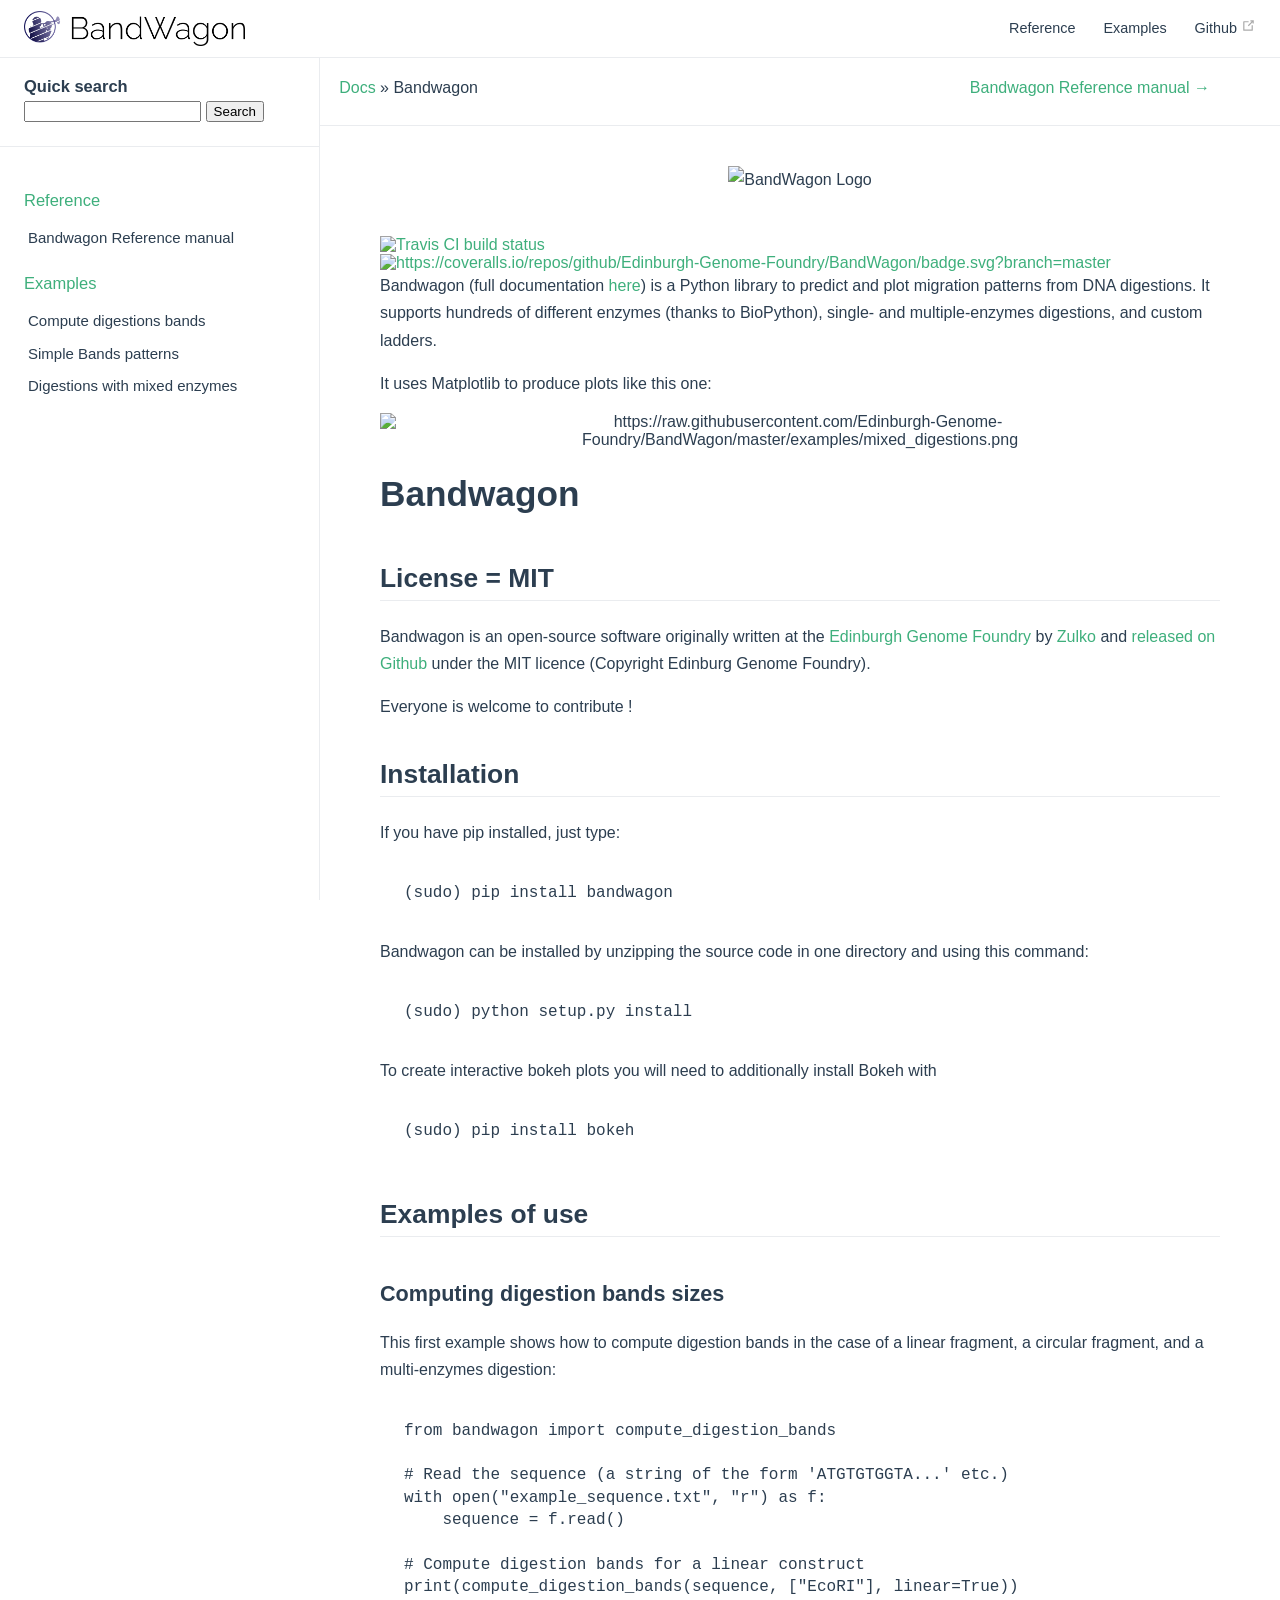
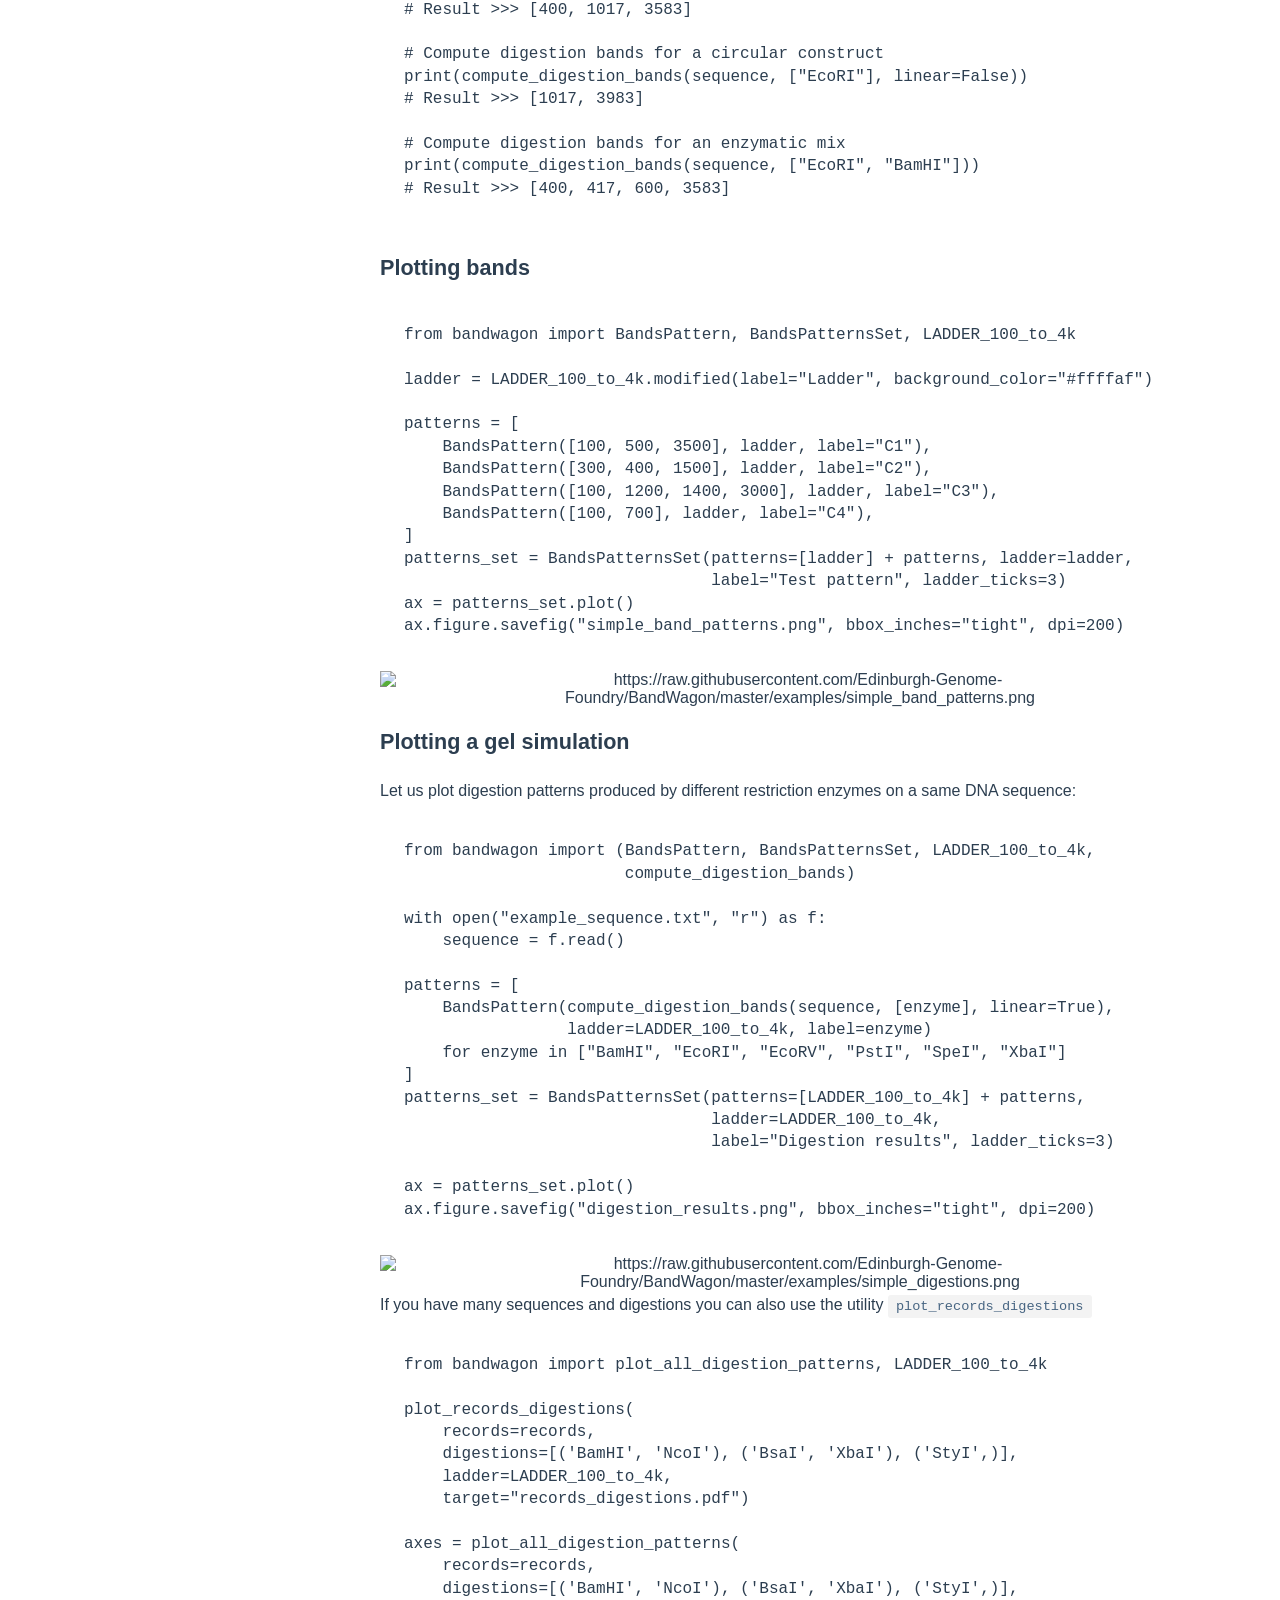
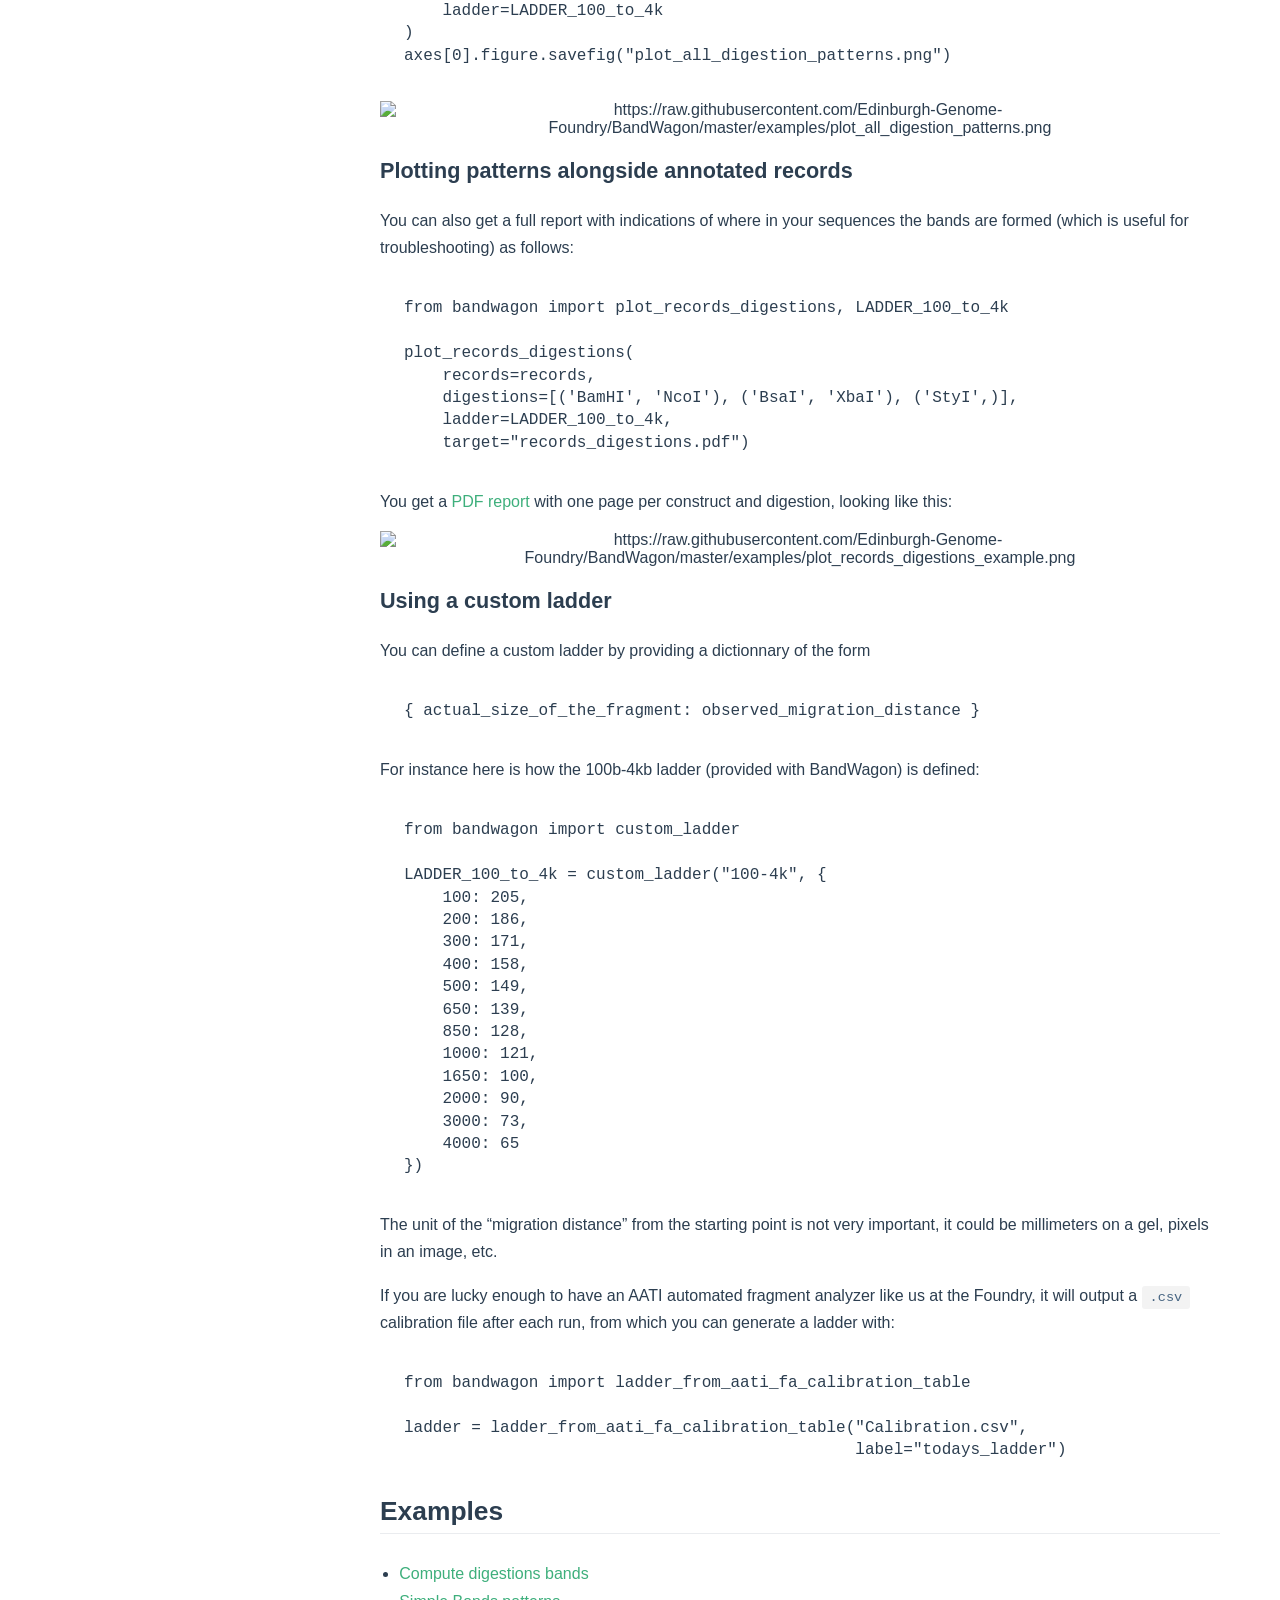
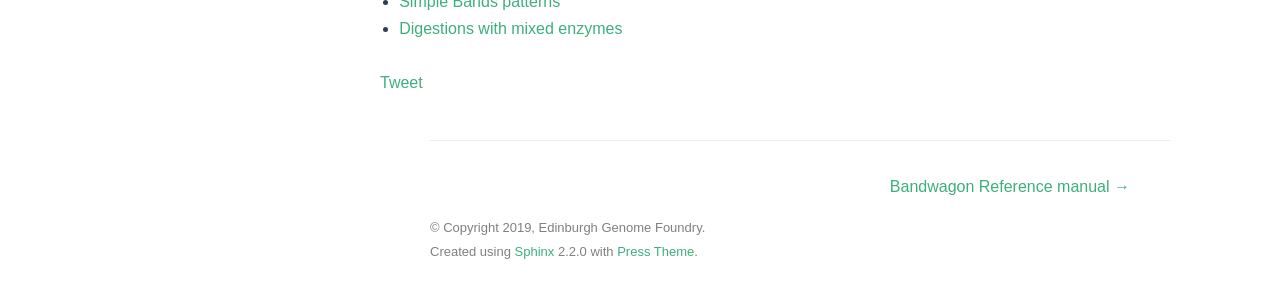
==== commit 8b9e94c0: "new docs" ====
--- a/index.html
+++ b/index.html
@@ -3,7 +3,7 @@
   <head>
     <meta charset="utf-8">
     <meta name="viewport" content="width=device-width,initial-scale=1">
-      <title>License = MIT</title>
+      <title>Bandwagon</title>
     
       <link rel="stylesheet" href="_static/pygments.css">
       <link rel="stylesheet" href="_static/theme.css">
@@ -33,7 +33,7 @@
     <div id="app" class="theme-container" :class="pageClasses"><navbar @toggle-sidebar="toggleSidebar">
   <router-link to="#" class="home-link">
     
-      <span class="site-name">Bandwagon</span>
+      <img class="logo" src="_static/title.png" alt="doit logo"/>
     
   </router-link>
 
@@ -57,6 +57,15 @@
   
 
 
+
+  
+    <div class="nav-item">
+      <a href="https://github.com/Edinburgh-Genome-Foundry/DnaFeaturesViewer"
+        class="nav-link external">
+          Github <outboundlink/>
+      </a>
+    </div>
+  
 
     </navlinks>
   </div>
@@ -87,6 +96,15 @@
   
 
 
+
+  
+    <div class="nav-item">
+      <a href="https://github.com/Edinburgh-Genome-Foundry/DnaFeaturesViewer"
+        class="nav-link external">
+          Github <outboundlink/>
+      </a>
+    </div>
+  
 
             
           </navlinks><div id="searchbox" class="searchbox" role="search">
@@ -153,7 +171,7 @@
   <ul class="breadcrumbs">
     <li><a href="#">Docs</a> &raquo;</li>
     
-    <li>License = MIT</li>
+    <li>Bandwagon</li>
   </ul>
   
 
@@ -180,14 +198,16 @@
 <div class="figure align-center">
 <img alt="https://raw.githubusercontent.com/Edinburgh-Genome-Foundry/BandWagon/master/examples/mixed_digestions.png" src="https://raw.githubusercontent.com/Edinburgh-Genome-Foundry/BandWagon/master/examples/mixed_digestions.png" />
 </div>
+<div class="section" id="bandwagon">
+<h1>Bandwagon<a class="headerlink" href="#bandwagon" title="Permalink to this headline">¶</a></h1>
 <div class="section" id="license-mit">
-<h1>License = MIT<a class="headerlink" href="#license-mit" title="Permalink to this headline">¶</a></h1>
+<h2>License = MIT<a class="headerlink" href="#license-mit" title="Permalink to this headline">¶</a></h2>
 <p>Bandwagon is an open-source software originally written at the <a class="reference external" href="http://edinburgh-genome-foundry.github.io/home.html">Edinburgh Genome Foundry</a> by <a class="reference external" href="https://github.com/Zulko">Zulko</a>
 and <a class="reference external" href="https://github.com/Edinburgh-Genome-Foundry/Bandwagon">released on Github</a> under the MIT licence (Copyright Edinburg Genome Foundry).</p>
 <p>Everyone is welcome to contribute !</p>
 </div>
 <div class="section" id="installation">
-<h1>Installation<a class="headerlink" href="#installation" title="Permalink to this headline">¶</a></h1>
+<h2>Installation<a class="headerlink" href="#installation" title="Permalink to this headline">¶</a></h2>
 <p>If you have pip installed, just type:</p>
 <div class="highlight-shell notranslate"><div class="highlight"><pre><span></span><span class="o">(</span>sudo<span class="o">)</span> pip install bandwagon
 </pre></div>
@@ -202,9 +222,9 @@
 </div>
 </div>
 <div class="section" id="examples-of-use">
-<h1>Examples of use<a class="headerlink" href="#examples-of-use" title="Permalink to this headline">¶</a></h1>
+<h2>Examples of use<a class="headerlink" href="#examples-of-use" title="Permalink to this headline">¶</a></h2>
 <div class="section" id="computing-digestion-bands-sizes">
-<h2>Computing digestion bands sizes<a class="headerlink" href="#computing-digestion-bands-sizes" title="Permalink to this headline">¶</a></h2>
+<h3>Computing digestion bands sizes<a class="headerlink" href="#computing-digestion-bands-sizes" title="Permalink to this headline">¶</a></h3>
 <p>This first example shows how to compute digestion bands in the case of
 a linear fragment, a circular fragment, and a multi-enzymes digestion:</p>
 <div class="highlight-python notranslate"><div class="highlight"><pre><span></span><span class="kn">from</span> <span class="nn">bandwagon</span> <span class="kn">import</span> <span class="n">compute_digestion_bands</span>
@@ -228,7 +248,7 @@
 </div>
 </div>
 <div class="section" id="plotting-bands">
-<h2>Plotting bands<a class="headerlink" href="#plotting-bands" title="Permalink to this headline">¶</a></h2>
+<h3>Plotting bands<a class="headerlink" href="#plotting-bands" title="Permalink to this headline">¶</a></h3>
 <div class="highlight-python notranslate"><div class="highlight"><pre><span></span><span class="kn">from</span> <span class="nn">bandwagon</span> <span class="kn">import</span> <span class="n">BandsPattern</span><span class="p">,</span> <span class="n">BandsPatternsSet</span><span class="p">,</span> <span class="n">LADDER_100_to_4k</span>
 
 <span class="n">ladder</span> <span class="o">=</span> <span class="n">LADDER_100_to_4k</span><span class="o">.</span><span class="n">modified</span><span class="p">(</span><span class="n">label</span><span class="o">=</span><span class="s2">&quot;Ladder&quot;</span><span class="p">,</span> <span class="n">background_color</span><span class="o">=</span><span class="s2">&quot;#ffffaf&quot;</span><span class="p">)</span>
@@ -250,7 +270,7 @@
 </div>
 </div>
 <div class="section" id="plotting-a-gel-simulation">
-<h2>Plotting a gel simulation<a class="headerlink" href="#plotting-a-gel-simulation" title="Permalink to this headline">¶</a></h2>
+<h3>Plotting a gel simulation<a class="headerlink" href="#plotting-a-gel-simulation" title="Permalink to this headline">¶</a></h3>
 <p>Let us plot digestion patterns produced by different restriction enzymes on a same DNA sequence:</p>
 <div class="highlight-python notranslate"><div class="highlight"><pre><span></span><span class="kn">from</span> <span class="nn">bandwagon</span> <span class="kn">import</span> <span class="p">(</span><span class="n">BandsPattern</span><span class="p">,</span> <span class="n">BandsPatternsSet</span><span class="p">,</span> <span class="n">LADDER_100_to_4k</span><span class="p">,</span>
                        <span class="n">compute_digestion_bands</span><span class="p">)</span>
@@ -296,7 +316,7 @@
 </div>
 </div>
 <div class="section" id="plotting-patterns-alongside-annotated-records">
-<h2>Plotting patterns alongside annotated records<a class="headerlink" href="#plotting-patterns-alongside-annotated-records" title="Permalink to this headline">¶</a></h2>
+<h3>Plotting patterns alongside annotated records<a class="headerlink" href="#plotting-patterns-alongside-annotated-records" title="Permalink to this headline">¶</a></h3>
 <p>You can also get a full report with indications of where in your sequences the
 bands are formed (which is useful for troubleshooting) as follows:</p>
 <div class="highlight-python notranslate"><div class="highlight"><pre><span></span><span class="kn">from</span> <span class="nn">bandwagon</span> <span class="kn">import</span> <span class="n">plot_records_digestions</span><span class="p">,</span> <span class="n">LADDER_100_to_4k</span>
@@ -315,7 +335,7 @@
 </div>
 </div>
 <div class="section" id="using-a-custom-ladder">
-<h2>Using a custom ladder<a class="headerlink" href="#using-a-custom-ladder" title="Permalink to this headline">¶</a></h2>
+<h3>Using a custom ladder<a class="headerlink" href="#using-a-custom-ladder" title="Permalink to this headline">¶</a></h3>
 <p>You can define a custom ladder by providing a dictionnary of the form</p>
 <div class="highlight-python notranslate"><div class="highlight"><pre><span></span><span class="p">{</span> <span class="n">actual_size_of_the_fragment</span><span class="p">:</span> <span class="n">observed_migration_distance</span> <span class="p">}</span>
 </pre></div>
@@ -370,6 +390,7 @@
 <iframe src="http://ghbtns.com/github-btn.html?user=Edinburgh-Genome-Foundry&repo=bandwagon&type=watch&count=true&size=large"
 allowtransparency="true" frameborder="0" scrolling="0" width="152px" height="30px" margin-bottom="30px"></iframe></div>
 </div>
+</div>
 
 
           </div>
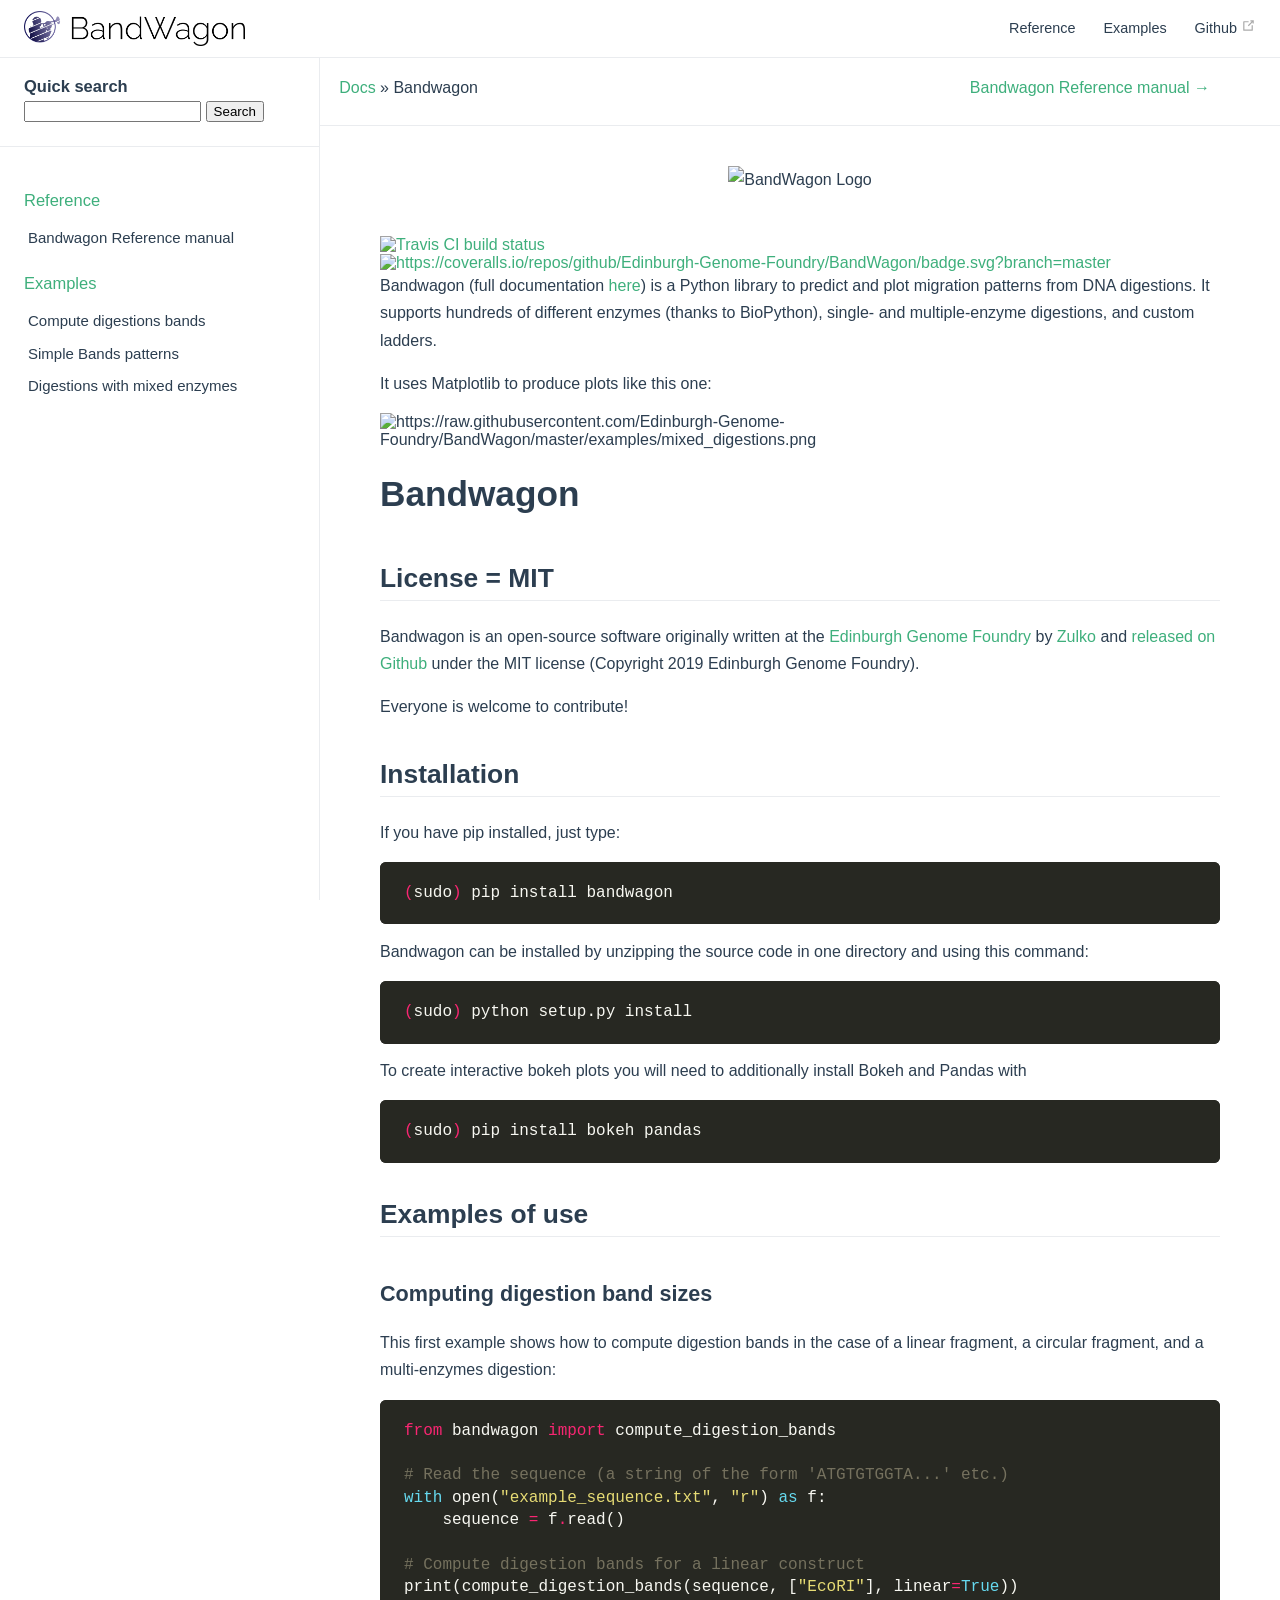
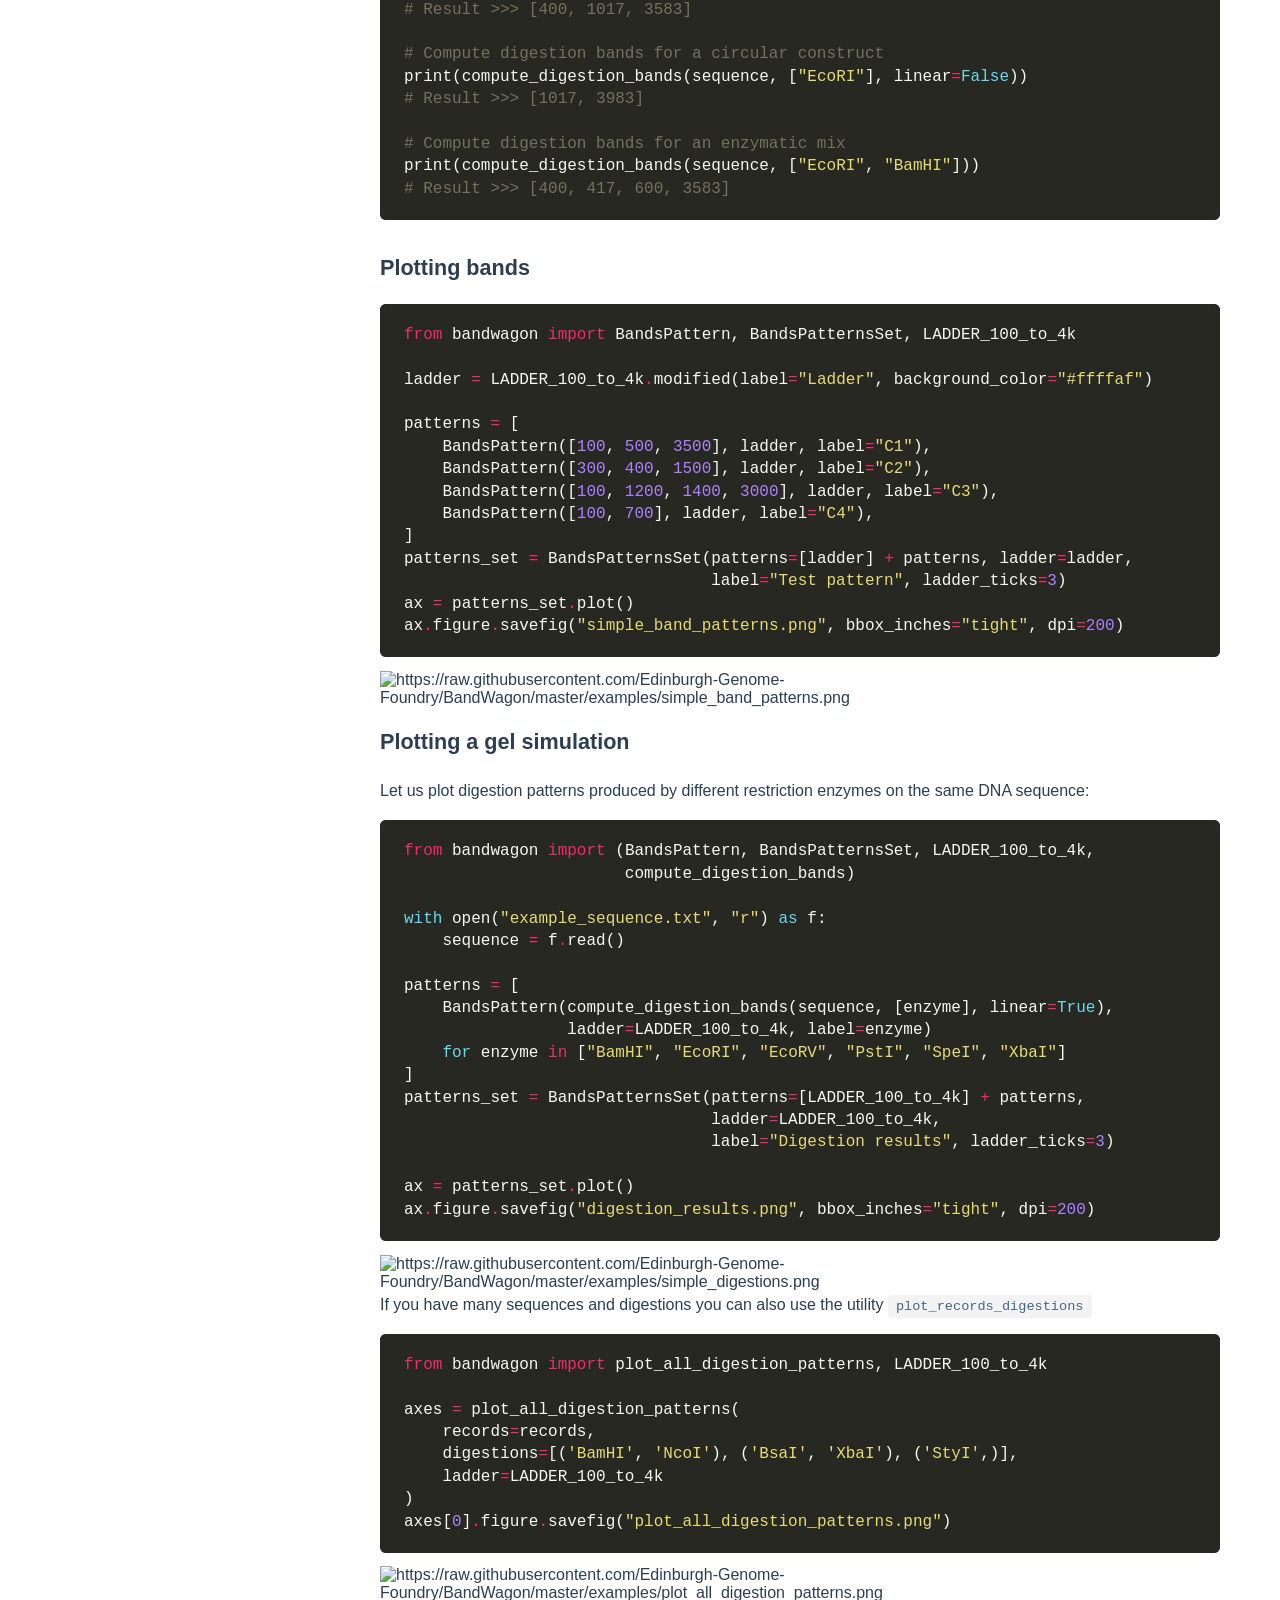
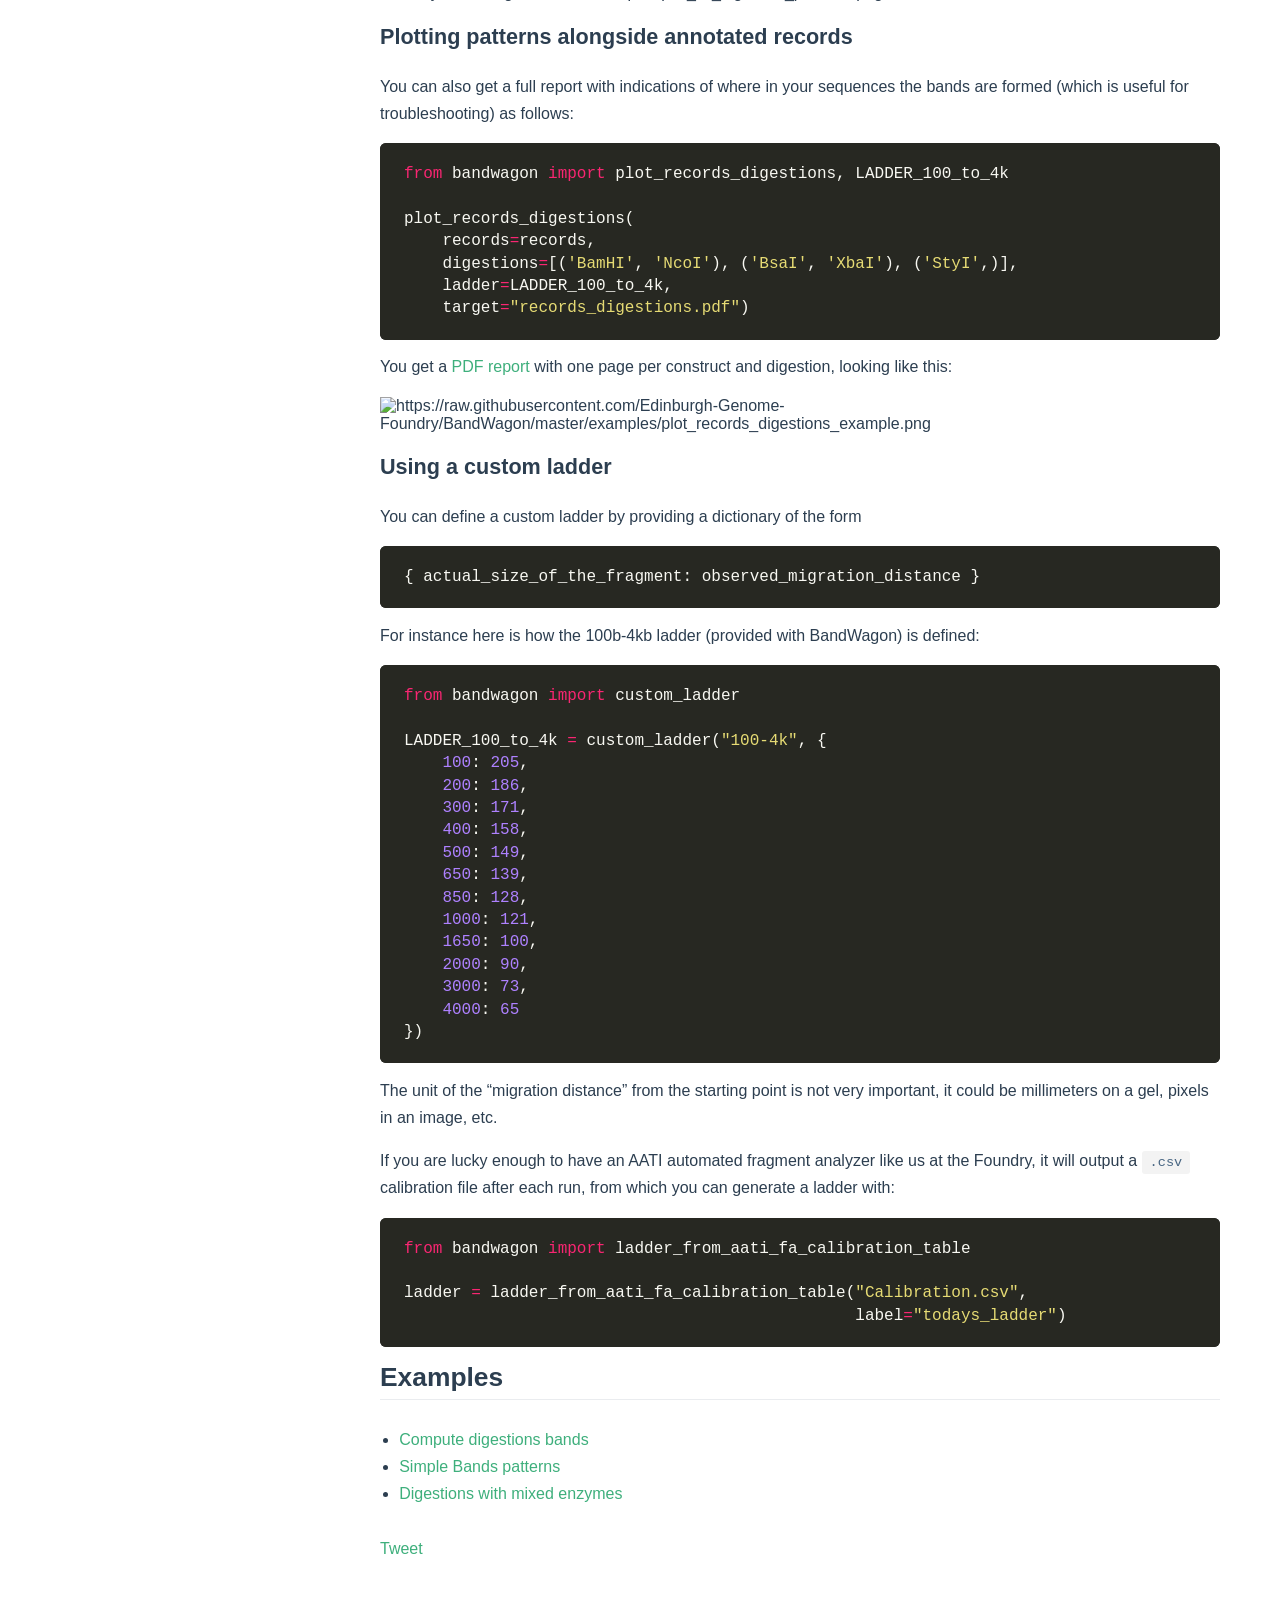
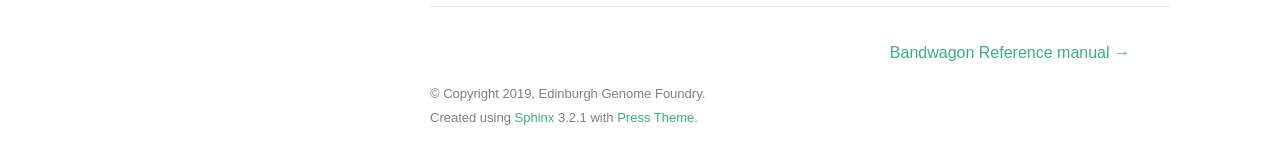
==== commit a83cb4a9: "Documentation update" ====
--- a/index.html
+++ b/index.html
@@ -14,10 +14,10 @@
       <script type="text/javascript" id="documentation_options" data-url_root="./" src="_static/documentation_options.js"></script>
 
       <!-- sphinx script_files -->
-        <script type="text/javascript" src="_static/jquery.js"></script>
-        <script type="text/javascript" src="_static/underscore.js"></script>
-        <script type="text/javascript" src="_static/doctools.js"></script>
-        <script type="text/javascript" src="_static/language_data.js"></script>
+        <script src="_static/jquery.js"></script>
+        <script src="_static/underscore.js"></script>
+        <script src="_static/doctools.js"></script>
+        <script src="_static/language_data.js"></script>
 
       
       <script src="_static/theme-vendors.js"></script>
@@ -60,7 +60,7 @@
 
   
     <div class="nav-item">
-      <a href="https://github.com/Edinburgh-Genome-Foundry/DnaFeaturesViewer"
+      <a href="https://github.com/Edinburgh-Genome-Foundry/bandwagon"
         class="nav-link external">
           Github <outboundlink/>
       </a>
@@ -99,7 +99,7 @@
 
   
     <div class="nav-item">
-      <a href="https://github.com/Edinburgh-Genome-Foundry/DnaFeaturesViewer"
+      <a href="https://github.com/Edinburgh-Genome-Foundry/bandwagon"
         class="nav-link external">
           Github <outboundlink/>
       </a>
@@ -193,7 +193,7 @@
 <a class="reference external image-reference" href="https://coveralls.io/github/Edinburgh-Genome-Foundry/BandWagon?branch=master"><img alt="https://coveralls.io/repos/github/Edinburgh-Genome-Foundry/BandWagon/badge.svg?branch=master" src="https://coveralls.io/repos/github/Edinburgh-Genome-Foundry/BandWagon/badge.svg?branch=master" /></a>
 <p>Bandwagon (full documentation <a class="reference external" href="http://edinburgh-genome-foundry.github.io/BandWagon/">here</a>) is a Python library to predict and plot migration patterns
 from DNA digestions. It supports hundreds of different enzymes (thanks to BioPython),
-single- and multiple-enzymes digestions, and custom ladders.</p>
+single- and multiple-enzyme digestions, and custom ladders.</p>
 <p>It uses Matplotlib to produce plots like this one:</p>
 <div class="figure align-center">
 <img alt="https://raw.githubusercontent.com/Edinburgh-Genome-Foundry/BandWagon/master/examples/mixed_digestions.png" src="https://raw.githubusercontent.com/Edinburgh-Genome-Foundry/BandWagon/master/examples/mixed_digestions.png" />
@@ -203,8 +203,8 @@
 <div class="section" id="license-mit">
 <h2>License = MIT<a class="headerlink" href="#license-mit" title="Permalink to this headline">¶</a></h2>
 <p>Bandwagon is an open-source software originally written at the <a class="reference external" href="http://edinburgh-genome-foundry.github.io/home.html">Edinburgh Genome Foundry</a> by <a class="reference external" href="https://github.com/Zulko">Zulko</a>
-and <a class="reference external" href="https://github.com/Edinburgh-Genome-Foundry/Bandwagon">released on Github</a> under the MIT licence (Copyright Edinburg Genome Foundry).</p>
-<p>Everyone is welcome to contribute !</p>
+and <a class="reference external" href="https://github.com/Edinburgh-Genome-Foundry/Bandwagon">released on Github</a> under the MIT license (Copyright 2019 Edinburgh Genome Foundry).</p>
+<p>Everyone is welcome to contribute!</p>
 </div>
 <div class="section" id="installation">
 <h2>Installation<a class="headerlink" href="#installation" title="Permalink to this headline">¶</a></h2>
@@ -216,15 +216,15 @@
 <div class="highlight-shell notranslate"><div class="highlight"><pre><span></span><span class="o">(</span>sudo<span class="o">)</span> python setup.py install
 </pre></div>
 </div>
-<p>To create interactive bokeh plots you will need to additionally install Bokeh with</p>
-<div class="highlight-shell notranslate"><div class="highlight"><pre><span></span><span class="o">(</span>sudo<span class="o">)</span> pip install bokeh
+<p>To create interactive bokeh plots you will need to additionally install Bokeh and Pandas with</p>
+<div class="highlight-shell notranslate"><div class="highlight"><pre><span></span><span class="o">(</span>sudo<span class="o">)</span> pip install bokeh pandas
 </pre></div>
 </div>
 </div>
 <div class="section" id="examples-of-use">
 <h2>Examples of use<a class="headerlink" href="#examples-of-use" title="Permalink to this headline">¶</a></h2>
-<div class="section" id="computing-digestion-bands-sizes">
-<h3>Computing digestion bands sizes<a class="headerlink" href="#computing-digestion-bands-sizes" title="Permalink to this headline">¶</a></h3>
+<div class="section" id="computing-digestion-band-sizes">
+<h3>Computing digestion band sizes<a class="headerlink" href="#computing-digestion-band-sizes" title="Permalink to this headline">¶</a></h3>
 <p>This first example shows how to compute digestion bands in the case of
 a linear fragment, a circular fragment, and a multi-enzymes digestion:</p>
 <div class="highlight-python notranslate"><div class="highlight"><pre><span></span><span class="kn">from</span> <span class="nn">bandwagon</span> <span class="kn">import</span> <span class="n">compute_digestion_bands</span>
@@ -234,15 +234,15 @@
     <span class="n">sequence</span> <span class="o">=</span> <span class="n">f</span><span class="o">.</span><span class="n">read</span><span class="p">()</span>
 
 <span class="c1"># Compute digestion bands for a linear construct</span>
-<span class="k">print</span><span class="p">(</span><span class="n">compute_digestion_bands</span><span class="p">(</span><span class="n">sequence</span><span class="p">,</span> <span class="p">[</span><span class="s2">&quot;EcoRI&quot;</span><span class="p">],</span> <span class="n">linear</span><span class="o">=</span><span class="bp">True</span><span class="p">))</span>
+<span class="nb">print</span><span class="p">(</span><span class="n">compute_digestion_bands</span><span class="p">(</span><span class="n">sequence</span><span class="p">,</span> <span class="p">[</span><span class="s2">&quot;EcoRI&quot;</span><span class="p">],</span> <span class="n">linear</span><span class="o">=</span><span class="kc">True</span><span class="p">))</span>
 <span class="c1"># Result &gt;&gt;&gt; [400, 1017, 3583]</span>
 
 <span class="c1"># Compute digestion bands for a circular construct</span>
-<span class="k">print</span><span class="p">(</span><span class="n">compute_digestion_bands</span><span class="p">(</span><span class="n">sequence</span><span class="p">,</span> <span class="p">[</span><span class="s2">&quot;EcoRI&quot;</span><span class="p">],</span> <span class="n">linear</span><span class="o">=</span><span class="bp">False</span><span class="p">))</span>
+<span class="nb">print</span><span class="p">(</span><span class="n">compute_digestion_bands</span><span class="p">(</span><span class="n">sequence</span><span class="p">,</span> <span class="p">[</span><span class="s2">&quot;EcoRI&quot;</span><span class="p">],</span> <span class="n">linear</span><span class="o">=</span><span class="kc">False</span><span class="p">))</span>
 <span class="c1"># Result &gt;&gt;&gt; [1017, 3983]</span>
 
 <span class="c1"># Compute digestion bands for an enzymatic mix</span>
-<span class="k">print</span><span class="p">(</span><span class="n">compute_digestion_bands</span><span class="p">(</span><span class="n">sequence</span><span class="p">,</span> <span class="p">[</span><span class="s2">&quot;EcoRI&quot;</span><span class="p">,</span> <span class="s2">&quot;BamHI&quot;</span><span class="p">]))</span>
+<span class="nb">print</span><span class="p">(</span><span class="n">compute_digestion_bands</span><span class="p">(</span><span class="n">sequence</span><span class="p">,</span> <span class="p">[</span><span class="s2">&quot;EcoRI&quot;</span><span class="p">,</span> <span class="s2">&quot;BamHI&quot;</span><span class="p">]))</span>
 <span class="c1"># Result &gt;&gt;&gt; [400, 417, 600, 3583]</span>
 </pre></div>
 </div>
@@ -271,7 +271,7 @@
 </div>
 <div class="section" id="plotting-a-gel-simulation">
 <h3>Plotting a gel simulation<a class="headerlink" href="#plotting-a-gel-simulation" title="Permalink to this headline">¶</a></h3>
-<p>Let us plot digestion patterns produced by different restriction enzymes on a same DNA sequence:</p>
+<p>Let us plot digestion patterns produced by different restriction enzymes on the same DNA sequence:</p>
 <div class="highlight-python notranslate"><div class="highlight"><pre><span></span><span class="kn">from</span> <span class="nn">bandwagon</span> <span class="kn">import</span> <span class="p">(</span><span class="n">BandsPattern</span><span class="p">,</span> <span class="n">BandsPatternsSet</span><span class="p">,</span> <span class="n">LADDER_100_to_4k</span><span class="p">,</span>
                        <span class="n">compute_digestion_bands</span><span class="p">)</span>
 
@@ -279,7 +279,7 @@
     <span class="n">sequence</span> <span class="o">=</span> <span class="n">f</span><span class="o">.</span><span class="n">read</span><span class="p">()</span>
 
 <span class="n">patterns</span> <span class="o">=</span> <span class="p">[</span>
-    <span class="n">BandsPattern</span><span class="p">(</span><span class="n">compute_digestion_bands</span><span class="p">(</span><span class="n">sequence</span><span class="p">,</span> <span class="p">[</span><span class="n">enzyme</span><span class="p">],</span> <span class="n">linear</span><span class="o">=</span><span class="bp">True</span><span class="p">),</span>
+    <span class="n">BandsPattern</span><span class="p">(</span><span class="n">compute_digestion_bands</span><span class="p">(</span><span class="n">sequence</span><span class="p">,</span> <span class="p">[</span><span class="n">enzyme</span><span class="p">],</span> <span class="n">linear</span><span class="o">=</span><span class="kc">True</span><span class="p">),</span>
                  <span class="n">ladder</span><span class="o">=</span><span class="n">LADDER_100_to_4k</span><span class="p">,</span> <span class="n">label</span><span class="o">=</span><span class="n">enzyme</span><span class="p">)</span>
     <span class="k">for</span> <span class="n">enzyme</span> <span class="ow">in</span> <span class="p">[</span><span class="s2">&quot;BamHI&quot;</span><span class="p">,</span> <span class="s2">&quot;EcoRI&quot;</span><span class="p">,</span> <span class="s2">&quot;EcoRV&quot;</span><span class="p">,</span> <span class="s2">&quot;PstI&quot;</span><span class="p">,</span> <span class="s2">&quot;SpeI&quot;</span><span class="p">,</span> <span class="s2">&quot;XbaI&quot;</span><span class="p">]</span>
 <span class="p">]</span>
@@ -297,12 +297,6 @@
 <p>If you have many sequences and digestions you can also use the utility <code class="docutils literal notranslate"><span class="pre">plot_records_digestions</span></code></p>
 <div class="highlight-python notranslate"><div class="highlight"><pre><span></span><span class="kn">from</span> <span class="nn">bandwagon</span> <span class="kn">import</span> <span class="n">plot_all_digestion_patterns</span><span class="p">,</span> <span class="n">LADDER_100_to_4k</span>
 
-<span class="n">plot_records_digestions</span><span class="p">(</span>
-    <span class="n">records</span><span class="o">=</span><span class="n">records</span><span class="p">,</span>
-    <span class="n">digestions</span><span class="o">=</span><span class="p">[(</span><span class="s1">&#39;BamHI&#39;</span><span class="p">,</span> <span class="s1">&#39;NcoI&#39;</span><span class="p">),</span> <span class="p">(</span><span class="s1">&#39;BsaI&#39;</span><span class="p">,</span> <span class="s1">&#39;XbaI&#39;</span><span class="p">),</span> <span class="p">(</span><span class="s1">&#39;StyI&#39;</span><span class="p">,)],</span>
-    <span class="n">ladder</span><span class="o">=</span><span class="n">LADDER_100_to_4k</span><span class="p">,</span>
-    <span class="n">target</span><span class="o">=</span><span class="s2">&quot;records_digestions.pdf&quot;</span><span class="p">)</span>
-
 <span class="n">axes</span> <span class="o">=</span> <span class="n">plot_all_digestion_patterns</span><span class="p">(</span>
     <span class="n">records</span><span class="o">=</span><span class="n">records</span><span class="p">,</span>
     <span class="n">digestions</span><span class="o">=</span><span class="p">[(</span><span class="s1">&#39;BamHI&#39;</span><span class="p">,</span> <span class="s1">&#39;NcoI&#39;</span><span class="p">),</span> <span class="p">(</span><span class="s1">&#39;BsaI&#39;</span><span class="p">,</span> <span class="s1">&#39;XbaI&#39;</span><span class="p">),</span> <span class="p">(</span><span class="s1">&#39;StyI&#39;</span><span class="p">,)],</span>
@@ -336,7 +330,7 @@
 </div>
 <div class="section" id="using-a-custom-ladder">
 <h3>Using a custom ladder<a class="headerlink" href="#using-a-custom-ladder" title="Permalink to this headline">¶</a></h3>
-<p>You can define a custom ladder by providing a dictionnary of the form</p>
+<p>You can define a custom ladder by providing a dictionary of the form</p>
 <div class="highlight-python notranslate"><div class="highlight"><pre><span></span><span class="p">{</span> <span class="n">actual_size_of_the_fragment</span><span class="p">:</span> <span class="n">observed_migration_distance</span> <span class="p">}</span>
 </pre></div>
 </div>
@@ -403,7 +397,7 @@
 </ul><div class="footer" role="contentinfo">
       &#169; Copyright 2019, Edinburgh Genome Foundry.
     <br>
-    Created using <a href="http://sphinx-doc.org/">Sphinx</a> 2.2.0 with <a href="https://github.com/schettino72/sphinx_press_theme">Press Theme</a>.
+    Created using <a href="http://sphinx-doc.org/">Sphinx</a> 3.2.1 with <a href="https://github.com/schettino72/sphinx_press_theme">Press Theme</a>.
 </div>
             </div>
           </div>
--- a/_static/pygments.css
+++ b/_static/pygments.css
@@ -0,0 +1,72 @@
+.highlight .hll { background-color: #49483e }
+.highlight  { background: #272822; color: #f8f8f2 }
+.highlight .c { color: #75715e } /* Comment */
+.highlight .err { color: #960050; background-color: #1e0010 } /* Error */
+.highlight .k { color: #66d9ef } /* Keyword */
+.highlight .l { color: #ae81ff } /* Literal */
+.highlight .n { color: #f8f8f2 } /* Name */
+.highlight .o { color: #f92672 } /* Operator */
+.highlight .p { color: #f8f8f2 } /* Punctuation */
+.highlight .ch { color: #75715e } /* Comment.Hashbang */
+.highlight .cm { color: #75715e } /* Comment.Multiline */
+.highlight .cp { color: #75715e } /* Comment.Preproc */
+.highlight .cpf { color: #75715e } /* Comment.PreprocFile */
+.highlight .c1 { color: #75715e } /* Comment.Single */
+.highlight .cs { color: #75715e } /* Comment.Special */
+.highlight .gd { color: #f92672 } /* Generic.Deleted */
+.highlight .ge { font-style: italic } /* Generic.Emph */
+.highlight .gi { color: #a6e22e } /* Generic.Inserted */
+.highlight .go { color: #66d9ef } /* Generic.Output */
+.highlight .gp { color: #f92672; font-weight: bold } /* Generic.Prompt */
+.highlight .gs { font-weight: bold } /* Generic.Strong */
+.highlight .gu { color: #75715e } /* Generic.Subheading */
+.highlight .kc { color: #66d9ef } /* Keyword.Constant */
+.highlight .kd { color: #66d9ef } /* Keyword.Declaration */
+.highlight .kn { color: #f92672 } /* Keyword.Namespace */
+.highlight .kp { color: #66d9ef } /* Keyword.Pseudo */
+.highlight .kr { color: #66d9ef } /* Keyword.Reserved */
+.highlight .kt { color: #66d9ef } /* Keyword.Type */
+.highlight .ld { color: #e6db74 } /* Literal.Date */
+.highlight .m { color: #ae81ff } /* Literal.Number */
+.highlight .s { color: #e6db74 } /* Literal.String */
+.highlight .na { color: #a6e22e } /* Name.Attribute */
+.highlight .nb { color: #f8f8f2 } /* Name.Builtin */
+.highlight .nc { color: #a6e22e } /* Name.Class */
+.highlight .no { color: #66d9ef } /* Name.Constant */
+.highlight .nd { color: #a6e22e } /* Name.Decorator */
+.highlight .ni { color: #f8f8f2 } /* Name.Entity */
+.highlight .ne { color: #a6e22e } /* Name.Exception */
+.highlight .nf { color: #a6e22e } /* Name.Function */
+.highlight .nl { color: #f8f8f2 } /* Name.Label */
+.highlight .nn { color: #f8f8f2 } /* Name.Namespace */
+.highlight .nx { color: #a6e22e } /* Name.Other */
+.highlight .py { color: #f8f8f2 } /* Name.Property */
+.highlight .nt { color: #f92672 } /* Name.Tag */
+.highlight .nv { color: #f8f8f2 } /* Name.Variable */
+.highlight .ow { color: #f92672 } /* Operator.Word */
+.highlight .w { color: #f8f8f2 } /* Text.Whitespace */
+.highlight .mb { color: #ae81ff } /* Literal.Number.Bin */
+.highlight .mf { color: #ae81ff } /* Literal.Number.Float */
+.highlight .mh { color: #ae81ff } /* Literal.Number.Hex */
+.highlight .mi { color: #ae81ff } /* Literal.Number.Integer */
+.highlight .mo { color: #ae81ff } /* Literal.Number.Oct */
+.highlight .sa { color: #e6db74 } /* Literal.String.Affix */
+.highlight .sb { color: #e6db74 } /* Literal.String.Backtick */
+.highlight .sc { color: #e6db74 } /* Literal.String.Char */
+.highlight .dl { color: #e6db74 } /* Literal.String.Delimiter */
+.highlight .sd { color: #e6db74 } /* Literal.String.Doc */
+.highlight .s2 { color: #e6db74 } /* Literal.String.Double */
+.highlight .se { color: #ae81ff } /* Literal.String.Escape */
+.highlight .sh { color: #e6db74 } /* Literal.String.Heredoc */
+.highlight .si { color: #e6db74 } /* Literal.String.Interpol */
+.highlight .sx { color: #e6db74 } /* Literal.String.Other */
+.highlight .sr { color: #e6db74 } /* Literal.String.Regex */
+.highlight .s1 { color: #e6db74 } /* Literal.String.Single */
+.highlight .ss { color: #e6db74 } /* Literal.String.Symbol */
+.highlight .bp { color: #f8f8f2 } /* Name.Builtin.Pseudo */
+.highlight .fm { color: #a6e22e } /* Name.Function.Magic */
+.highlight .vc { color: #f8f8f2 } /* Name.Variable.Class */
+.highlight .vg { color: #f8f8f2 } /* Name.Variable.Global */
+.highlight .vi { color: #f8f8f2 } /* Name.Variable.Instance */
+.highlight .vm { color: #f8f8f2 } /* Name.Variable.Magic */
+.highlight .il { color: #ae81ff } /* Literal.Number.Integer.Long */
--- a/_static/sphinx_press_theme.css
+++ b/_static/sphinx_press_theme.css
@@ -108,9 +108,4 @@
 }
 .section {
     opacity: 1.0 !important;
-}
-
-/* MAKES SPHINX SYNTAX figure:: :align:center WORK AGAIN */
-.figure.align-center {
-    text-align: center
 }
